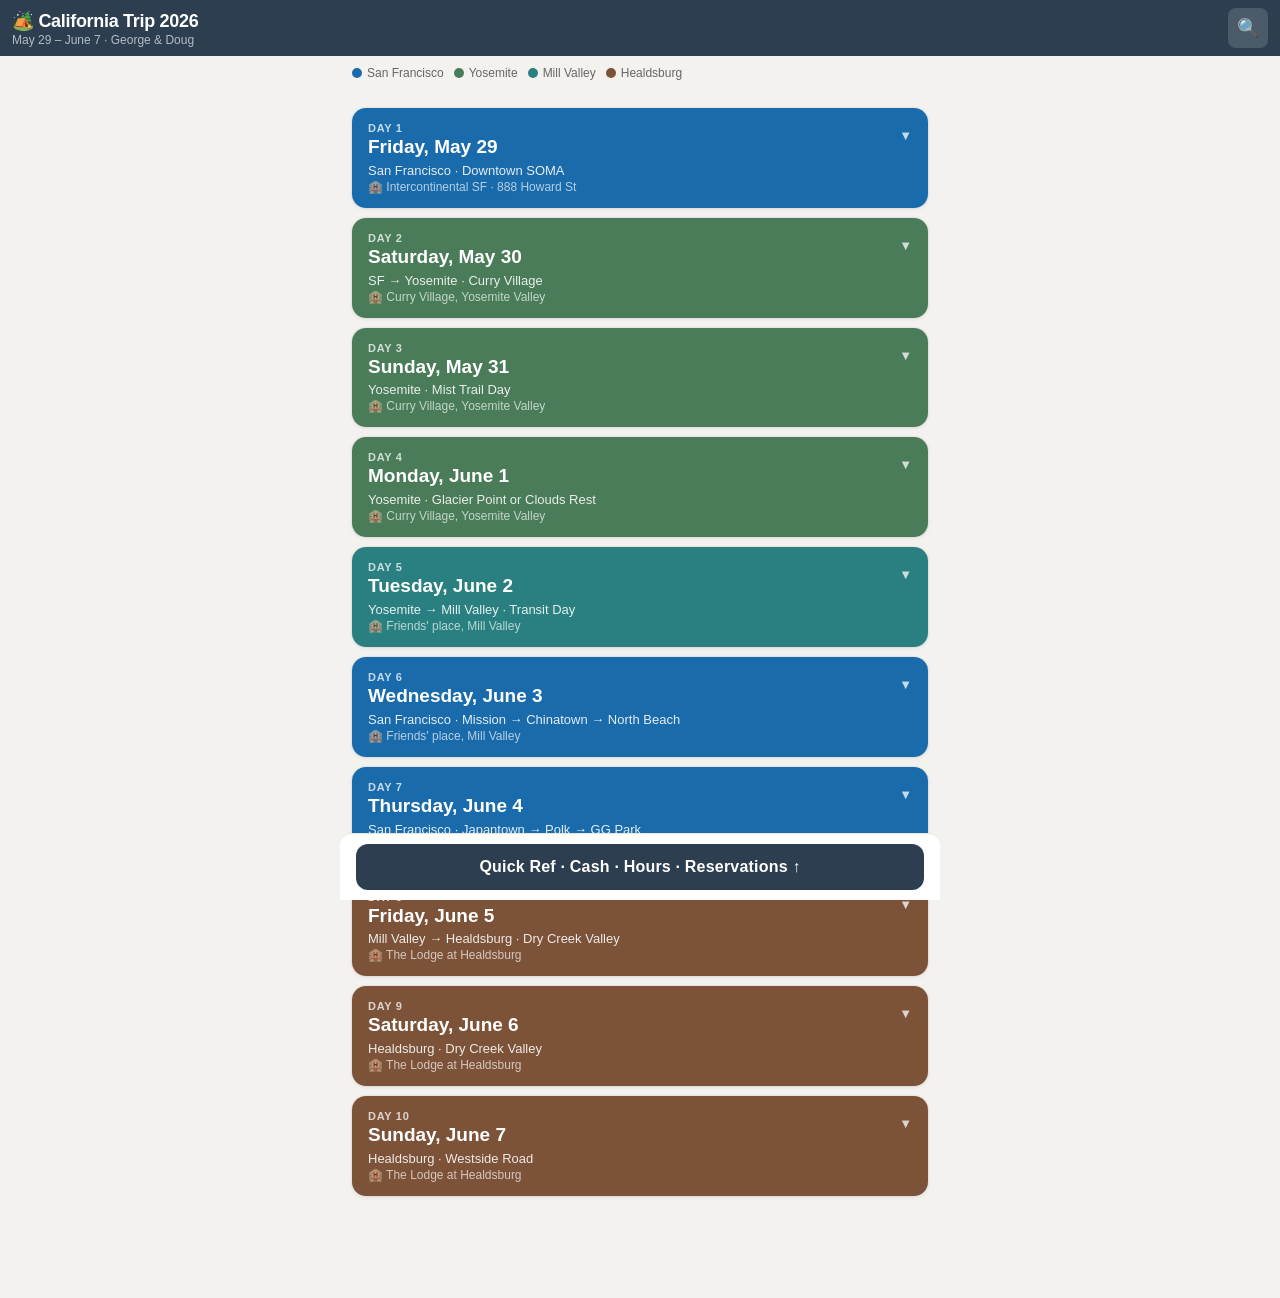
==== index.html @ 3591504f "Add flight details to arrival and departure days - Day 1: Update Arrival with UA 1960 EWR→SFO (7:00 " ====
<!DOCTYPE html>
<html lang="en">
<head>
  <meta charset="UTF-8" />
  <meta name="viewport" content="width=device-width, initial-scale=1, viewport-fit=cover" />
  <meta name="theme-color" content="#2c3e50" />
  <meta name="apple-mobile-web-app-capable" content="yes" />
  <meta name="apple-mobile-web-app-status-bar-style" content="black-translucent" />
  <meta name="apple-mobile-web-app-title" content="CA Trip" />
  <link rel="manifest" href="manifest.json" />
  <link rel="apple-touch-icon" href="icon-192.svg" />
  <title>CA Trip 2026</title>
  <style>
    *, *::before, *::after { box-sizing: border-box; margin: 0; padding: 0; }

    :root {
      --bg: #f4f2ee;
      --card: #fff;
      --text: #1a1a1a;
      --muted: #666;
      --border: #e8e5df;
      --header-h: 56px;
    }

    html { font-size: 16px; }

    body {
      font-family: -apple-system, BlinkMacSystemFont, 'Segoe UI', Roboto, sans-serif;
      background: var(--bg);
      color: var(--text);
      min-height: 100vh;
      padding-bottom: calc(76px + env(safe-area-inset-bottom));
    }

    /* ── HEADER ── */
    #app-header {
      position: sticky;
      top: 0;
      z-index: 40;
      background: #2c3e50;
      color: #fff;
      padding-top: env(safe-area-inset-top);
    }

    .header-row {
      display: flex;
      align-items: center;
      justify-content: space-between;
      padding: 0 12px;
      height: var(--header-h);
    }

    .app-title {
      font-size: 18px;
      font-weight: 700;
      letter-spacing: -0.3px;
    }

    .app-dates {
      font-size: 12px;
      opacity: 0.65;
      font-weight: 400;
      margin-top: 1px;
    }

    .header-btn {
      width: 40px;
      height: 40px;
      border: none;
      background: rgba(255,255,255,0.15);
      color: #fff;
      border-radius: 8px;
      font-size: 18px;
      cursor: pointer;
      display: flex;
      align-items: center;
      justify-content: center;
      flex-shrink: 0;
    }

    .header-btn:active { background: rgba(255,255,255,0.28); }

    /* ── SEARCH ── */
    #search-bar {
      background: #243342;
      padding: 8px 12px;
      display: flex;
      gap: 8px;
      align-items: center;
    }

    #search-bar.hidden { display: none; }

    #search-input {
      flex: 1;
      background: #fff;
      border: none;
      border-radius: 8px;
      padding: 10px 14px;
      font-size: 16px;
      outline: none;
      color: var(--text);
    }

    #search-input::placeholder { color: #999; }

    #search-close-btn {
      background: rgba(255,255,255,0.15);
      border: none;
      color: #fff;
      border-radius: 8px;
      width: 36px;
      height: 36px;
      font-size: 16px;
      cursor: pointer;
      flex-shrink: 0;
    }

    #search-history {
      background: #2c3e50;
      padding: 6px 12px 10px;
      display: flex;
      flex-wrap: wrap;
      gap: 6px;
    }

    #search-history.hidden { display: none; }

    .history-chip {
      background: rgba(255,255,255,0.15);
      border: none;
      color: #fff;
      border-radius: 14px;
      padding: 5px 13px;
      font-size: 13px;
      cursor: pointer;
    }

    .history-chip:active { background: rgba(255,255,255,0.28); }

    /* ── SEARCH RESULTS ── */
    #search-results {
      background: var(--card);
      min-height: 60px;
    }

    #search-results.hidden { display: none; }

    .search-empty {
      padding: 40px 20px;
      text-align: center;
      color: var(--muted);
      font-size: 15px;
    }

    .search-result {
      padding: 14px 16px;
      border-bottom: 1px solid var(--border);
      cursor: pointer;
      -webkit-tap-highlight-color: transparent;
    }

    .search-result:active { background: #f5f5f2; }

    .result-tag {
      font-size: 11px;
      text-transform: uppercase;
      letter-spacing: 0.5px;
      color: #aaa;
      margin-bottom: 3px;
    }

    .result-main {
      font-size: 15px;
      font-weight: 600;
      color: var(--text);
      line-height: 1.3;
    }

    .result-sub {
      font-size: 13px;
      color: var(--muted);
      margin-top: 3px;
      line-height: 1.4;
    }

    mark {
      background: rgba(255, 210, 0, 0.45);
      color: inherit;
      border-radius: 2px;
      padding: 0 1px;
    }

    /* ── MAIN ── */
    #main-content { padding: 8px 0 16px; }

    /* ── DAY CARD ── */
    .day-card {
      margin: 8px 12px;
      border-radius: 14px;
      overflow: hidden;
      background: var(--card);
      box-shadow: 0 1px 4px rgba(0,0,0,0.08), 0 0 0 1px rgba(0,0,0,0.04);
    }

    .day-header {
      padding: 14px 16px;
      cursor: pointer;
      -webkit-tap-highlight-color: transparent;
      display: flex;
      align-items: flex-start;
      justify-content: space-between;
      gap: 12px;
      user-select: none;
    }

    .sf       .day-header { background: #1a6bac; }
    .yosemite .day-header { background: #4a7c59; }
    .marin    .day-header { background: #2a8080; }
    .healdsburg .day-header { background: #7c5339; }

    .day-header:active { filter: brightness(0.92); }

    .day-header-text { color: #fff; flex: 1; min-width: 0; }

    .day-label {
      font-size: 11px;
      font-weight: 700;
      text-transform: uppercase;
      letter-spacing: 0.7px;
      opacity: 0.75;
      margin-bottom: 2px;
    }

    .day-date {
      font-size: 19px;
      font-weight: 700;
      line-height: 1.2;
    }

    .day-loc {
      font-size: 13px;
      opacity: 0.88;
      margin-top: 4px;
    }

    .day-stay {
      font-size: 12px;
      opacity: 0.68;
      margin-top: 2px;
    }

    .chevron {
      color: rgba(255,255,255,0.75);
      font-size: 13px;
      flex-shrink: 0;
      margin-top: 6px;
      transition: transform 0.15s;
    }

    .day-card.open .chevron { transform: rotate(180deg); }

    /* ── SECTIONS ── */
    .sections { display: none; padding: 6px 10px 10px; }
    .day-card.open .sections { display: block; }

    .section {
      border: 1px solid var(--border);
      border-radius: 10px;
      margin: 6px 0;
      overflow: hidden;
      background: var(--card);
    }

    .section-header {
      display: flex;
      align-items: center;
      padding: 11px 13px;
      cursor: pointer;
      -webkit-tap-highlight-color: transparent;
      gap: 9px;
      background: #fafaf8;
      user-select: none;
    }

    .section-header:active { background: #f0ede8; }

    .section-icon { font-size: 18px; flex-shrink: 0; width: 24px; text-align: center; }

    .section-label-text {
      font-size: 15px;
      font-weight: 600;
      color: var(--text);
      flex: 1;
    }

    .section-badges { display: flex; gap: 4px; }

    .badge {
      font-size: 13px;
      line-height: 1;
      padding: 2px 1px;
    }

    .section-chev {
      font-size: 11px;
      color: #bbb;
      flex-shrink: 0;
      transition: transform 0.15s;
    }

    .section.open .section-chev { transform: rotate(180deg); }

    /* ── SECTION BODY ── */
    .section-body {
      display: none;
      padding: 12px 14px 14px;
      border-top: 1px solid var(--border);
    }

    .section.open .section-body { display: block; }

    .section-content {
      font-size: 14px;
      line-height: 1.65;
      color: #2a2a2a;
      white-space: pre-line;
    }

    .section-address {
      display: flex;
      align-items: flex-start;
      gap: 6px;
      margin-top: 10px;
      padding: 8px 10px;
      background: #f5f3ef;
      border-radius: 8px;
      font-size: 13px;
      color: #555;
      line-height: 1.4;
    }

    .section-notes { margin-top: 10px; display: flex; flex-direction: column; gap: 6px; }

    .note {
      display: flex;
      align-items: flex-start;
      gap: 8px;
      padding: 8px 10px;
      border-radius: 8px;
      font-size: 13px;
      line-height: 1.5;
    }

    .note-cash { background: #fef9e7; border: 1px solid #f0d060; color: #7a5800; }
    .note-warn { background: #fff3e0; border: 1px solid #ffcc80; color: #7a4400; }
    .note-res  { background: #e8f4fb; border: 1px solid #90caf9; color: #1a4e80; }
    .note-info { background: #f4f4f2; border: 1px solid #ddd;    color: #555; }

    .note-icon { flex-shrink: 0; }
    .note-text { flex: 1; }

    /* ── BOTTOM BAR ── */
    #bottom-bar {
      position: fixed;
      bottom: 0;
      left: 0;
      right: 0;
      padding: 10px 16px;
      padding-bottom: calc(10px + env(safe-area-inset-bottom));
      background: var(--card);
      border-top: 1px solid var(--border);
      z-index: 40;
    }

    #quick-ref-btn {
      width: 100%;
      padding: 14px;
      background: #2c3e50;
      color: #fff;
      border: none;
      border-radius: 12px;
      font-size: 16px;
      font-weight: 600;
      cursor: pointer;
      letter-spacing: 0.2px;
    }

    #quick-ref-btn:active { background: #243342; }

    /* ── QUICK REF SHEET ── */
    #sheet-backdrop {
      position: fixed;
      inset: 0;
      background: rgba(0,0,0,0.45);
      z-index: 50;
      opacity: 0;
      transition: opacity 0.2s;
      display: none;
    }

    #sheet-backdrop.vis { opacity: 1; }

    #quick-ref-sheet {
      position: fixed;
      bottom: 0;
      left: 0;
      right: 0;
      background: var(--card);
      border-radius: 18px 18px 0 0;
      z-index: 51;
      display: none;
      flex-direction: column;
      max-height: 82vh;
      transform: translateY(100%);
      transition: transform 0.25s ease-out;
      box-shadow: 0 -4px 24px rgba(0,0,0,0.18);
    }

    #quick-ref-sheet.vis { transform: translateY(0); display: flex; }

    .sheet-handle {
      width: 38px;
      height: 4px;
      background: #ccc;
      border-radius: 2px;
      margin: 12px auto 2px;
      flex-shrink: 0;
    }

    .sheet-title-row {
      display: flex;
      align-items: center;
      justify-content: space-between;
      padding: 6px 16px 12px;
      flex-shrink: 0;
    }

    .sheet-title { font-size: 17px; font-weight: 700; }

    .sheet-close-btn {
      width: 30px;
      height: 30px;
      border: none;
      background: #eeece8;
      border-radius: 50%;
      font-size: 15px;
      color: #555;
      cursor: pointer;
      display: flex;
      align-items: center;
      justify-content: center;
    }

    .sheet-tabs {
      display: flex;
      border-bottom: 1px solid var(--border);
      overflow-x: auto;
      -webkit-overflow-scrolling: touch;
      scrollbar-width: none;
      flex-shrink: 0;
    }

    .sheet-tabs::-webkit-scrollbar { display: none; }

    .sheet-tab {
      flex-shrink: 0;
      padding: 11px 15px;
      border: none;
      background: none;
      font-size: 14px;
      font-weight: 500;
      cursor: pointer;
      color: #888;
      border-bottom: 2px solid transparent;
      white-space: nowrap;
    }

    .sheet-tab.active {
      color: #2c3e50;
      border-bottom-color: #2c3e50;
      font-weight: 700;
    }

    #sheet-content {
      overflow-y: auto;
      -webkit-overflow-scrolling: touch;
      flex: 1;
      padding: 4px 16px calc(20px + env(safe-area-inset-bottom));
    }

    .ref-item {
      padding: 13px 0;
      border-bottom: 1px solid var(--border);
    }

    .ref-item:last-child { border-bottom: none; }

    .ref-name {
      font-size: 15px;
      font-weight: 600;
      color: var(--text);
      margin-bottom: 3px;
    }

    .ref-detail {
      font-size: 14px;
      color: var(--muted);
      line-height: 1.5;
    }

    /* ── LEGEND ── */
    .legend {
      display: flex;
      gap: 10px;
      flex-wrap: wrap;
      padding: 10px 12px;
      margin: 0 12px 0;
    }

    .legend-item {
      display: flex;
      align-items: center;
      gap: 5px;
      font-size: 12px;
      color: var(--muted);
    }

    .legend-dot {
      width: 10px;
      height: 10px;
      border-radius: 50%;
      flex-shrink: 0;
    }

    /* ── DEEP DIVE SHEET ── */
    #deep-dive-sheet {
      position: fixed;
      bottom: 0; left: 0; right: 0;
      background: var(--card);
      border-radius: 18px 18px 0 0;
      z-index: 51;
      display: none;
      flex-direction: column;
      max-height: 90vh;
      transform: translateY(100%);
      transition: transform 0.25s ease-out;
      box-shadow: 0 -4px 24px rgba(0,0,0,0.18);
    }

    #deep-dive-sheet.vis { transform: translateY(0); display: flex; }

    .dd-header {
      display: flex;
      align-items: flex-start;
      justify-content: space-between;
      padding: 6px 16px 10px;
      flex-shrink: 0;
      gap: 12px;
      border-bottom: 1px solid var(--border);
    }

    .dd-day-badge {
      font-size: 11px;
      font-weight: 700;
      text-transform: uppercase;
      letter-spacing: 0.5px;
      color: var(--muted);
      margin-bottom: 2px;
    }

    .dd-title { font-size: 16px; font-weight: 700; color: var(--text); line-height: 1.3; }
    .dd-subtitle { font-size: 13px; color: var(--muted); margin-top: 2px; }

    #dd-content {
      overflow-y: auto;
      -webkit-overflow-scrolling: touch;
      flex: 1;
      padding-bottom: calc(24px + env(safe-area-inset-bottom));
    }

    .dd-timeline { padding: 12px 16px 14px; border-bottom: 1px solid var(--border); }

    .dd-group-label {
      font-size: 11px;
      font-weight: 700;
      text-transform: uppercase;
      letter-spacing: 0.5px;
      color: var(--muted);
      padding: 14px 16px 2px;
    }

    .timeline-row {
      display: flex;
      gap: 10px;
      padding: 7px 0;
      border-bottom: 1px solid #f0ede8;
      align-items: baseline;
    }

    .timeline-row:last-child { border-bottom: none; }

    .timeline-time {
      font-size: 12px;
      color: var(--muted);
      flex-shrink: 0;
      width: 104px;
      font-variant-numeric: tabular-nums;
    }

    .timeline-info { flex: 1; }
    .timeline-activity { font-size: 14px; font-weight: 600; color: var(--text); }
    .timeline-note { font-size: 12px; color: var(--muted); margin-top: 1px; }

    .dd-section { border-top: 1px solid var(--border); }

    .dd-section-header {
      display: flex;
      align-items: center;
      padding: 12px 16px;
      cursor: pointer;
      -webkit-tap-highlight-color: transparent;
      gap: 10px;
      user-select: none;
    }

    .dd-section-header:active { background: #f5f3ef; }
    .dd-section-icon { font-size: 18px; flex-shrink: 0; width: 24px; text-align: center; }

    .dd-section-label-wrap { flex: 1; }
    .dd-section-label { font-size: 15px; font-weight: 600; color: var(--text); }
    .dd-section-meta { font-size: 12px; color: var(--muted); margin-top: 1px; }

    .dd-chev { font-size: 11px; color: #bbb; flex-shrink: 0; transition: transform 0.15s; }
    .dd-section.open .dd-chev { transform: rotate(180deg); }

    .dd-section-body { display: none; padding: 2px 16px 14px; }
    .dd-section.open .dd-section-body { display: block; }

    .dd-content-text {
      font-size: 14px;
      line-height: 1.65;
      color: #2a2a2a;
      white-space: pre-line;
    }

    .dd-address {
      display: flex;
      gap: 6px;
      margin: 8px 0;
      padding: 8px 10px;
      background: #f5f3ef;
      border-radius: 8px;
      font-size: 13px;
      color: #555;
    }

    .dd-tips { margin-top: 10px; display: flex; flex-direction: column; gap: 3px; }

    .dd-tip {
      display: flex;
      align-items: flex-start;
      gap: 8px;
      font-size: 13px;
      color: #444;
      line-height: 1.5;
      padding: 3px 0;
    }

    .dd-tip-dot {
      width: 5px; height: 5px;
      border-radius: 50%;
      background: #bbb;
      flex-shrink: 0;
      margin-top: 7px;
    }

    /* Checklist */
    .dd-checklist { padding: 6px 16px 8px; }

    .checklist-item {
      display: flex;
      align-items: flex-start;
      gap: 10px;
      padding: 9px 0;
      border-bottom: 1px solid #f0ede8;
      cursor: pointer;
      -webkit-tap-highlight-color: transparent;
    }

    .checklist-item:last-child { border-bottom: none; }

    .checklist-cb {
      width: 20px; height: 20px;
      border: 2px solid #ccc;
      border-radius: 5px;
      flex-shrink: 0;
      margin-top: 1px;
      display: flex;
      align-items: center;
      justify-content: center;
      font-size: 12px;
      transition: background 0.1s, border-color 0.1s;
    }

    .checklist-item.checked .checklist-cb { background: #4a7c59; border-color: #4a7c59; color: #fff; }
    .checklist-text { font-size: 14px; color: var(--text); line-height: 1.5; flex: 1; }
    .checklist-item.checked .checklist-text { color: #aaa; text-decoration: line-through; }

    /* Deep dive button on day card */
    .deep-dive-btn-wrap { padding: 4px 4px 8px; }

    .deep-dive-btn {
      width: 100%;
      padding: 11px 14px;
      background: #f0ede8;
      border: 1px solid var(--border);
      border-radius: 10px;
      font-size: 14px;
      font-weight: 600;
      color: #2c3e50;
      cursor: pointer;
      text-align: left;
      display: flex;
      align-items: center;
      gap: 8px;
    }

    .deep-dive-btn:active { background: #e5e1da; }
    .deep-dive-btn-arrow { margin-left: auto; color: #aaa; }

    /* ── RESPONSIVE ── */
    @media (min-width: 600px) {
      #main-content, .legend { max-width: 600px; margin-left: auto; margin-right: auto; }
      .day-card { margin: 10px auto; max-width: 576px; }
      #bottom-bar { max-width: 600px; left: 50%; transform: translateX(-50%); border-radius: 12px 12px 0 0; }
      #quick-ref-sheet { max-width: 600px; left: 50%; transform: translateX(-50%) translateY(100%); border-radius: 18px 18px 0 0; }
      #quick-ref-sheet.vis { transform: translateX(-50%) translateY(0); }
      #deep-dive-sheet { max-width: 600px; left: 50%; transform: translateX(-50%) translateY(100%); border-radius: 18px 18px 0 0; }
      #deep-dive-sheet.vis { transform: translateX(-50%) translateY(0); }
    }
  </style>
</head>
<body>

<!-- ── HEADER ── -->
<header id="app-header">
  <div class="header-row">
    <div>
      <div class="app-title">🏕️ California Trip 2026</div>
      <div class="app-dates">May 29 – June 7 · George &amp; Doug</div>
    </div>
    <button class="header-btn" id="search-toggle" aria-label="Search">🔍</button>
  </div>
  <div id="search-bar" class="hidden">
    <input type="search" id="search-input" placeholder="Search places, times, addresses…" autocomplete="off" />
    <button id="search-close-btn">✕</button>
  </div>
  <div id="search-history" class="hidden"></div>
</header>

<!-- ── SEARCH RESULTS ── -->
<div id="search-results" class="hidden"></div>

<!-- ── LEGEND ── -->
<div class="legend" id="legend">
  <div class="legend-item"><div class="legend-dot" style="background:#1a6bac"></div> San Francisco</div>
  <div class="legend-item"><div class="legend-dot" style="background:#4a7c59"></div> Yosemite</div>
  <div class="legend-item"><div class="legend-dot" style="background:#2a8080"></div> Mill Valley</div>
  <div class="legend-item"><div class="legend-dot" style="background:#7c5339"></div> Healdsburg</div>
</div>

<!-- ── MAIN ── -->
<main id="main-content"></main>

<!-- ── BOTTOM BAR ── -->
<div id="bottom-bar">
  <button id="quick-ref-btn">Quick Ref · Cash · Hours · Reservations ↑</button>
</div>

<!-- ── QUICK REF SHEET ── -->
<div id="sheet-backdrop"></div>
<div id="quick-ref-sheet">
  <div class="sheet-handle"></div>
  <div class="sheet-title-row">
    <span class="sheet-title">Quick Reference</span>
    <button class="sheet-close-btn" id="sheet-close-btn">✕</button>
  </div>
  <div class="sheet-tabs">
    <button class="sheet-tab active" data-tab="cashOnly">💵 Cash Only</button>
    <button class="sheet-tab" data-tab="hours">⏰ Hours</button>
    <button class="sheet-tab" data-tab="reservations">📋 Reservations</button>
    <button class="sheet-tab" data-tab="transit">🚗 Transit</button>
  </div>
  <div id="sheet-content"></div>
</div>

<!-- ── DEEP DIVE SHEET ── -->
<div id="deep-dive-sheet">
  <div class="sheet-handle"></div>
  <div class="dd-header">
    <div>
      <div class="dd-day-badge" id="dd-day-badge"></div>
      <div class="dd-title" id="dd-title"></div>
      <div class="dd-subtitle" id="dd-subtitle"></div>
    </div>
    <button class="sheet-close-btn" id="deep-dive-close-btn">✕</button>
  </div>
  <div id="dd-content"></div>
</div>

<script>
// ─── DATA ────────────────────────────────────────────────────────────────────

const DAYS = [
  {
    id: 1,
    date: 'Friday, May 29',
    location: 'San Francisco',
    sublocation: 'Downtown SOMA',
    theme: 'sf',
    stay: 'Intercontinental SF · 888 Howard St',
    sections: [
      {
        label: 'Arrival',
        icon: '✈️',
        content: 'EWR → SFO · Departs 7:00 AM, Arrives 9:59 AM\n\nDrive to Intercontinental, check in, get settled.',
        address: 'SFO · San Francisco International Airport',
        notes: [
          { type: 'info', text: '~30 min drive from SFO to Intercontinental SF' }
        ]
      },
      {
        label: 'Lunch',
        icon: '🍴',
        content: 'Ferry Building Marketplace — artisan food vendors, local produce, great for grazing. Walkable from hotel across the Embarcadero.',
        address: '1 Ferry Building, San Francisco',
        notes: [
          { type: 'info', text: '~15 min walk from Intercontinental via Embarcadero' }
        ]
      },
      {
        label: 'Afternoon',
        icon: '🏛️',
        content: 'SOMA exploration: SFMOMA, nearby galleries, neighborhood walk.',
        address: 'SFMOMA · 151 3rd St, San Francisco',
        notes: [
          { type: 'info', text: 'SFMOMA hours: 10am–5pm daily (Thu until 9pm)' }
        ]
      },
      {
        label: 'Dinner',
        icon: '🍽️',
        content: 'Anchovy Bar — seafood-focused, wine-driven spot in the Mission District.',
        address: '579 Valencia St, San Francisco',
        notes: []
      },
      {
        label: 'Evening',
        icon: '🌙',
        content: 'Return to Intercontinental. Rest up — early Yosemite departure tomorrow.',
        notes: []
      }
    ]
  },
  {
    id: 2,
    date: 'Saturday, May 30',
    location: 'SF → Yosemite',
    sublocation: 'Curry Village',
    theme: 'yosemite',
    stay: 'Curry Village, Yosemite Valley',
    sections: [
      {
        label: 'Morning',
        icon: '☕',
        content: 'Meet friends in SF, final coffee, depart for Yosemite via Hwy 120 through Groveland.',
        notes: [
          { type: 'info', text: 'Hwy 120 entrance via Groveland · ~4–5 hrs from SF' },
          { type: 'warning', text: 'Digital entrance pass required — have confirmation from recreation.gov' }
        ]
      },
      {
        label: 'Lunch',
        icon: '🍴',
        content: 'Iron Door Saloon — historic gold-rush era bar and grill in Groveland. Good stopping point midway to Yosemite.',
        address: '18761 Main St, Groveland, CA',
        notes: [
          { type: 'info', text: 'Roughly halfway to Yosemite — good timing stop' }
        ]
      },
      {
        label: 'Afternoon',
        icon: '🌲',
        content: 'Arrive Curry Village. Check in, get oriented. Valley Floor Loop — easy stroll with views of Half Dome and El Capitan.',
        address: 'Curry Village (Half Dome Village), Yosemite Valley',
        notes: [
          { type: 'info', text: 'Valley Floor Loop: ~13 mi full loop; any section makes for a great stroll' }
        ]
      },
      {
        label: 'Dinner',
        icon: '🍽️',
        content: 'Curry Village Pizza Deck or Bar 1899 — casual options right at base camp.',
        address: 'Curry Village, Yosemite Valley',
        notes: [
          { type: 'info', text: 'Pizza Deck is outdoor seating · Bar 1899 has a full bar — both at Curry Village' }
        ]
      },
      {
        label: 'Evening',
        icon: '🌙',
        content: 'Settle in, early rest — big hike day tomorrow.',
        notes: []
      }
    ],
    deepDive: {
      title: 'Yosemite Hiking Guide',
      subtitle: 'Days 2–5 · All hikes, entry, logistics & packing list',
      timeline: [
        { time: 'Day 2 · Arrival',    activity: 'Valley Floor Loop or Vernal Fall Footbridge', note: 'Easy — 1–2 hrs after the drive' },
        { time: 'Day 3 · Full day',   activity: 'Mist Trail: Vernal + Nevada Falls',           note: '6.4 mi · 2,000 ft · start by 7:30am' },
        { time: 'Day 4 · Half/full',  activity: 'Glacier Point + Sentinel Dome, or Clouds Rest', note: 'Drive required' },
        { time: 'Day 5 · Morning',    activity: 'Lower Yosemite Falls + checkout',             note: '45–60 min · on road by 11am' },
      ],
      stops: [
        {
          icon: '🎫',
          label: 'Entry Notes — Read First',
          meta: 'No timed-entry required for 2026',
          address: 'Yosemite National Park · Hwy 120 via Groveland',
          content: 'No timed-entry reservations required for 2026 — NPS eliminated the system.\n\nEntrance queues: Expect 60–90 min waits between 8am–5pm in peak season. Avoid by:\n• Buying a digital day pass at recreation.gov (use the pre-paid lane)\n• Arriving before 8am or after 5pm\n\nGlacier Point Road: Open for the 2026 season.\n\nMist Trail note: The JMT "Ice Cut" between Clark Point and Panorama Trail Junction is closed through late June for repairs. The Mist Trail to Nevada Fall remains fully open — this only affects the JMT-Panorama loop variant, not your route.',
          tips: [
            'Digital pass at recreation.gov → skip the toll booth queue entirely',
            'America the Beautiful pass covers entry if you have one',
            'Tioga Road (for Clouds Rest): confirm open before planning — typically opens mid-May',
          ],
          notes: [
            { type: 'reservation', text: 'Buy digital entrance pass at recreation.gov to skip entry queues' },
          ],
        },
        {
          icon: '🚌',
          label: 'Valley Shuttle — Park Your Car',
          meta: 'Free · covers all Valley trailheads',
          content: 'Staying at Curry Village means your car is largely irrelevant for Valley hikes. The free Valley Shuttle covers everything:\n\n• Stop #16 — Happy Isles (Mist Trail trailhead)\n• Stop #6 — Lower Yosemite Falls trailhead\n• Stop #17 — Mirror Lake / Valley east\n• Stop #5 — Yosemite Village / Visitor Center\n\nDrive only for Glacier Point Road and Clouds Rest (Tioga Road).',
          tips: [
            'Shuttle runs frequently — expanded summer hours',
            'Curry Village to Happy Isles (Mist Trail): ~5 min ride',
            'Valley parking fills completely by 9am — let the shuttle handle it',
          ],
          notes: [],
        },
        {
          icon: '🥾',
          label: 'Mist Trail — Vernal & Nevada Falls',
          meta: 'Day 3 · Strenuous · 6.4 mi · 2,000 ft · 5–6 hrs',
          address: 'Happy Isles Trailhead · Shuttle stop #16',
          content: 'The single best day hike in Yosemite Valley. Ascend via the Mist Trail (steep granite staircase through Vernal Fall spray), reach Nevada Fall, descend via JMT switchbacks. Late May/early June is prime: falls at full force, wildflowers, manageable temperatures.\n\nRoute options:\n• A: Vernal Fall Footbridge only — 1.6 mi RT, 1–1.5 hrs (arrival day or rest day)\n• B: Top of Vernal Fall — 2.4 mi RT, ~3 hrs, strenuous\n• C (recommended): Full loop Mist Trail up, JMT down — 6.4 mi, 5–6 hrs\n\nFar fewer people past Vernal Fall. Nevada Fall viewpoint is spectacular and much less crowded.',
          tips: [
            'Start by 7:30am — lower trail crowds by 9am, thins significantly above Vernal Fall',
            'Expect to get soaked on the staircase — wear rain jacket, pack phone in ziplock bag',
            'Wet granite steps are genuinely slippery — use handrails, take your time',
            'Carry 2L+ water; refill at Emerald Pool or Nevada Fall area (filter required)',
            'Nevada Fall top: stay behind railings — drop is unguarded in places',
          ],
          notes: [
            { type: 'warning', text: 'JMT "Ice Cut" closure does NOT affect the standard Mist Trail loop — your route is fully open' },
          ],
        },
        {
          icon: '⛰️',
          label: 'Glacier Point',
          meta: 'Day 4 option · Easy · 0.6 mi viewpoint · 1 hr drive each way',
          address: 'Glacier Point Road (16 mi from Hwy 41 junction)',
          content: '3,200-foot sheer drop to Yosemite Valley with Half Dome directly across. Not a hike — one of the world\'s great viewpoints. Best 3–5pm for warm afternoon light on Half Dome.\n\nAdd-ons from Glacier Point Road:\n• Sentinel Dome (2 mi before GP): 2.2 mi RT, 400 ft, 1.5–2 hrs — 360° summit view, arguably better than Glacier Point\n• Taft Point (same trailhead): 2.2 mi RT, dramatic overhanging ledge, vertiginous\n\nBest combo: Hike Sentinel Dome → drive to Glacier Point viewpoint for sunset.',
          tips: [
            'Depart Curry Village by 2pm for golden afternoon light',
            'Parking fills mid-morning on weekends — arrive before 9am or go in the afternoon',
          ],
          notes: [],
        },
        {
          icon: '🏔️',
          label: 'Clouds Rest',
          meta: 'Day 4 alternative · Strenuous · 12.5 mi · 2,300 ft · 6–8 hrs',
          address: 'Sunrise Lakes Trailhead · Tioga Road (Hwy 120) · ~1 hr drive',
          content: 'Granite spine 1,000 ft above Half Dome — no permit lottery, no cables, no crowds. Panoramic views from 9,926 ft. The ambitious alternative to Glacier Point.\n\nFinal 0.5 miles: narrow exposed ridge with steep drop-offs on both sides. Not technical but confidence-inducing. Views from just before the ridge are still excellent if it feels too exposed.',
          tips: [
            'Start by 7am — thunderstorm risk builds in the afternoon on this exposed summit',
            'Aim to summit by 11am–noon; descend immediately if clouds build',
            'Carry 2.5–3L water from trailhead — no water at summit',
            'Microspikes may help if snow remains in late May on north-facing sections',
            'High elevation (~10,000 ft) — pace slower than valley elevation',
            'Confirm Tioga Road open: nps.gov/yose/planyourvisit/conditions.htm',
          ],
          notes: [
            { type: 'warning', text: 'Start by 7am. Descend immediately if clouds build — exposed summit in thunderstorms' },
            { type: 'warning', text: 'Confirm Tioga Road is open before planning this hike' },
          ],
        },
        {
          icon: '💧',
          label: 'Lower Yosemite Falls',
          meta: 'Day 5 morning · Easy · 1.2 mi · 45–60 min',
          address: 'Lower Yosemite Fall Trailhead · Shuttle stop #6',
          content: 'Easy flat loop to the base of the tallest waterfall in North America. Perfect for Day 5 before checkout. Late May–early June is the best time — falls at maximum flow from snowmelt.\n\nTake the Valley Shuttle from Curry Village to stop #6. Back at Curry Village by 9am easily.',
          tips: [
            'Start 7–8am on departure day — peaceful and uncrowded early',
            'Photo: bridge at base of Lower Falls framing the full drop, and looking up the full 2,425 ft',
          ],
          notes: [],
        },
        {
          icon: '🌿',
          label: 'Valley Floor Loop',
          meta: 'Day 2 arrival · Easy · 2–5 hrs · flat',
          content: 'Flat network of paths through meadows, river crossings, and iconic viewpoints. Many of Yosemite\'s best photo angles are along the valley floor at dawn and dusk.\n\nHighlights:\n• Sentinel Meadow — El Capitan and Cathedral Rocks\n• Valley View / El Capitan Meadow — the classic Yosemite photograph\n• Cook\'s Meadow — Half Dome and Yosemite Falls in one frame\n• Mirror Lake (shuttle #17) — Half Dome reflection on calm mornings',
          tips: [
            'Use the shuttle to position yourself at different points and walk sections',
            'Dawn and dusk: best light and most wildlife (deer, black bears active)',
          ],
          notes: [],
        },
      ],
      logistics: [
        {
          icon: '🌤️',
          label: 'Weather (Late May / Early June)',
          content: 'Valley daytime: 65–80°F. Mornings: 45–55°F — layers needed. Afternoons: thunderstorms can build at higher elevations (especially Clouds Rest — start early).\n\nWaterfalls at peak flow from snowmelt — Mist Trail at its most spectacular and most soaking.\n\nSnow possible above 8,000 ft on Tioga Road routes in late May.',
        },
        {
          icon: '🐻',
          label: 'Bear Safety',
          content: 'Black bears active in late spring:\n• Store ALL food in bear boxes at Curry Village (provided at tent cabins)\n• No food, trash, or scented items in your car — ever, even day bags\n• On trail: bear canister for long stops\n\nDeer common in meadows at dawn/dusk — keep distance.',
        },
        {
          icon: '💧',
          label: 'Water on Trail',
          content: 'Multiple sources on all Valley trails — always filter or treat (Giardia is present).\n\nStarting load: 2L per person minimum. 2.5–3L for Clouds Rest (no water at summit).\n\nRefill points: Merced River at Happy Isles, Emerald Pool (above Vernal Fall), Nevada Fall area.',
        },
        {
          icon: '👥',
          label: 'Crowd Strategy',
          content: 'Mist Trail lower section is the most crowded trail in the park. Start before 8am — crowds thin significantly above Vernal Fall at ~mile 1.5.\n\nYour window (Fri May 30 – Mon June 2) is mixed: weekend days are busier. Early starts solve most of it.',
        },
      ],
      checklists: [
        {
          id: 'yosemite-pack',
          label: '🎒 Packing List',
          items: [
            'Lightweight packable rain jacket — essential for Mist Trail',
            'Moisture-wicking base layer (not cotton)',
            'Light fleece or mid-layer for mornings and high elevation',
            'Hiking shoes with grip (wet granite on Mist Trail is slippery)',
            'Trekking poles — helpful on Mist Trail descent',
            'Sun hat and sunglasses',
            'Daypack (20–30L)',
            'Water filter or purification tablets',
            '2–3L water capacity (bottles or reservoir)',
            'Downloaded offline Yosemite map (AllTrails or Gaia GPS)',
            'Microspikes — if attempting Clouds Rest in late May',
            'Headlamp — for pre-dawn starts',
            'Sunscreen SPF 50+',
            'Bug repellent (late May meadows)',
            'Blister kit, ibuprofen, bandages',
            'Snacks and trail lunch (no food services on trail)',
            'Ziplock bag for phone — Mist Trail spray',
            'Digital entrance pass (recreation.gov)',
            'Bear box usage at Curry Village — mandatory',
            'NPS Yosemite app downloaded offline',
          ],
        },
      ],
    },
  },
  {
    id: 3,
    date: 'Sunday, May 31',
    location: 'Yosemite',
    sublocation: 'Mist Trail Day',
    theme: 'yosemite',
    stay: 'Curry Village, Yosemite Valley',
    sections: [
      {
        label: 'Breakfast',
        icon: '☕',
        content: 'Curry Village Market — grab supplies and pack a trail lunch for the hike.',
        address: 'Curry Village Market, Yosemite Valley',
        notes: [
          { type: 'info', text: 'Pack lunch, snacks, and plenty of water — long hike day ahead' }
        ]
      },
      {
        label: 'Morning',
        icon: '🥾',
        content: 'Mist Trail — Vernal Fall + Nevada Fall extension. One of Yosemite\'s iconic hikes. Expect to get soaked near the falls — bring a rain jacket or poncho.',
        address: 'Happy Isles Trailhead, Yosemite Valley',
        notes: [
          { type: 'warning', text: '6–9 miles total, moderate-to-strenuous. Bring rain jacket/poncho for the mist.' },
          { type: 'info', text: 'Vernal Fall: ~3 mi RT · Nevada Fall extension: ~7 mi RT' },
          { type: 'info', text: 'Start early to beat crowds and afternoon heat' }
        ]
      },
      {
        label: 'Lunch',
        icon: '🎒',
        content: 'Trail lunch at Nevada Fall viewpoint or Vernal Fall footbridge.',
        notes: []
      },
      {
        label: 'Afternoon',
        icon: '🌿',
        content: 'Return from hike, rest at Curry Village. Optional gentle Valley exploration.',
        notes: []
      },
      {
        label: 'Dinner',
        icon: '🍽️',
        content: 'Curry Village Pizza Deck or Bar 1899.',
        address: 'Curry Village, Yosemite Valley',
        notes: []
      },
      {
        label: 'Evening',
        icon: '🌙',
        content: 'Night walk in the Valley or rest. Watch for deer.',
        notes: []
      }
    ],
    deepDive: {
      title: 'Mist Trail Deep Dive',
      subtitle: 'Vernal & Nevada Falls Loop · 6.4 mi · 2,000 ft · 5–6 hrs',
      timeline: [
        { time: '7:30am',    activity: 'Depart Curry Village on shuttle',      note: 'Stop #16 · Happy Isles' },
        { time: '7:45am',    activity: 'Start hiking from Happy Isles',        note: 'Beat the 9am crowd surge' },
        { time: '~9:00am',   activity: 'Top of Vernal Fall',                   note: '~1.5 mi · 1,000 ft gain' },
        { time: '~11:00am',  activity: 'Nevada Fall summit',                   note: '~3.2 mi · 2,000 ft total' },
        { time: '~11:30am',  activity: 'Lunch at Nevada Fall viewpoint',       note: 'Trail lunch with a view' },
        { time: '~1:30pm',   activity: 'Back at Happy Isles via JMT',          note: 'Gradual switchback descent' },
        { time: '~2:00pm',   activity: 'Shuttle back to Curry Village',        note: 'Rest of day free' },
      ],
      stops: [
        {
          icon: '🚌',
          label: 'Getting There',
          meta: 'Take the shuttle — do not drive',
          content: 'Valley parking fills completely by 9am. Take the free Valley Shuttle from Curry Village to Stop #16 (Happy Isles trailhead).\n\n~5 min ride. The shuttle drops you right at the start of the trail.',
          tips: [],
          notes: [],
        },
        {
          icon: '🌊',
          label: 'The Mist Trail Staircase',
          meta: 'Mile 0 to ~1.5 · 1,000 ft gain · where you get soaked',
          content: 'The famous granite staircase climbs directly through Vernal Fall mist. In late May, this is heavy spray — not drizzle. You will get soaked from the knees up.\n\nThe steps are wet, polished granite. They are genuinely slippery — use the handrails and take your time. Slipping accidents on this section happen every season.\n\nAbove the staircase: Emerald Pool — beautiful calm water above the fall. Excellent rest stop and refill point.',
          tips: [
            'Put rain jacket on before the staircase starts — faster than stopping mid-climb',
            'Pack phone in a ziplock bag before you leave Curry Village',
            'Trekking poles useful here for extra stability on descent and wet steps',
            'Crowds thin significantly past the top of Vernal Fall (~mile 1.5) — push through',
          ],
          notes: [
            { type: 'warning', text: 'Wet granite steps — use handrails, no rushing, watch footing' },
          ],
        },
        {
          icon: '🏔️',
          label: 'Nevada Fall',
          meta: 'Mile 3.2 · 2,000 ft total gain · the payoff',
          content: 'Nevada Fall viewpoint is one of the finest views in the park — Half Dome directly across, the Valley spread far below. This is where the crowds disappear entirely.\n\nTake your time here. Eat lunch. This is the point.',
          tips: [
            'Stay behind railings at the overlook — drop is unguarded in places',
            'Photo: Half Dome framed directly behind Nevada Fall from the overlook',
            'Photo: Liberty Cap and Nevada Fall together on the JMT descent',
          ],
          notes: [
            { type: 'warning', text: 'Nevada Fall top: stay behind railings — drop is unguarded in places' },
          ],
        },
        {
          icon: '🔽',
          label: 'JMT Descent',
          meta: 'Nevada Fall → Happy Isles · easier on knees than out-and-back',
          content: 'Descend via the John Muir Trail switchbacks — more gradual than the Mist Trail, much kinder on your knees. This is why the loop is better than out-and-back.\n\nThe JMT passes Clark Point, another excellent viewpoint en route down.\n\nNOTE: The JMT "Ice Cut" closure (Clark Point to Panorama Junction) does NOT affect this descent — your route to Happy Isles is fully open.',
          tips: [
            'Trekking poles help significantly on the descent if knees are feeling the climb',
            'Keep a steady pace — it\'s easy to go too fast on switchbacks and blow out your knees',
          ],
          notes: [],
        },
      ],
      logistics: [
        {
          icon: '🎒',
          label: 'What to Pack Today',
          content: '• Rain jacket — on before the Mist Trail staircase\n• Ziplock bag for phone\n• 2L+ water per person; refill at Emerald Pool or Nevada Fall (filter required)\n• Trail lunch\n• Trekking poles — optional but useful on the staircase and descent\n• Hiking shoes with grip — wet granite does not forgive trail runners',
        },
        {
          icon: '📸',
          label: 'Photo Spots',
          content: '1. Vernal Fall footbridge — classic framed view of the fall\n2. Top of Mist Trail staircase — looking back down the valley\n3. Emerald Pool above Vernal Fall — turquoise water, dramatic walls\n4. Nevada Fall overlook — Half Dome centered in background\n5. JMT descent — Liberty Cap and Nevada Fall together',
        },
        {
          icon: '💧',
          label: 'Water Sources',
          content: '• Merced River at Happy Isles trailhead\n• Vernal Fall footbridge area\n• Emerald Pool (above Vernal Fall) — filter required\n• Nevada Fall area — filter required\n\nCarry at least 2L from the start. Refill and filter at Emerald Pool if running low before Nevada Fall.',
        },
      ],
      checklists: [],
    },
  },
  {
    id: 4,
    date: 'Monday, June 1',
    location: 'Yosemite',
    sublocation: 'Glacier Point or Clouds Rest',
    theme: 'yosemite',
    stay: 'Curry Village, Yosemite Valley',
    sections: [
      {
        label: 'Breakfast',
        icon: '☕',
        content: 'Curry Village Meadow Grill — outdoor grill, good for a hearty morning meal.',
        address: 'Curry Village, Yosemite Valley',
        notes: []
      },
      {
        label: 'Morning',
        icon: '⛰️',
        content: 'Option A — Glacier Point overlook: drive up (~1 hr), stunning 360° views of Half Dome, the Valley, and the High Sierra. Easy walk at the top.\n\nOption B — Clouds Rest hike: strenuous ridge hike above Half Dome elevation with incredible panoramic views.',
        notes: [
          { type: 'info', text: 'Glacier Point: ~1 hr drive from Curry Village · Overlook at 7,214 ft' },
          { type: 'warning', text: 'Clouds Rest: ~14 mi RT, strenuous — best if legs recovered from Mist Trail' }
        ]
      },
      {
        label: 'Lunch',
        icon: '🍴',
        content: 'Degnan\'s Kitchen — deli-style sandwiches and quick bites in Yosemite Village.',
        address: 'Yosemite Village (near Visitor Center), Yosemite Valley',
        notes: []
      },
      {
        label: 'Afternoon',
        icon: '🌿',
        content: 'Explore the Valley at leisure — Yosemite Village, Mirror Lake trail, or rest.',
        notes: []
      },
      {
        label: 'Dinner',
        icon: '🍽️',
        content: 'Curry Village Pizza Deck or Bar 1899.',
        address: 'Curry Village, Yosemite Valley',
        notes: []
      },
      {
        label: 'Evening',
        icon: '🥂',
        content: 'Ahwahnee Bar — sundowners at the historic Ahwahnee Hotel. Open to the public; no hotel stay required. Worth dressing up slightly.',
        address: 'The Ahwahnee Hotel, Yosemite Valley',
        notes: [
          { type: 'cash', text: 'Ahwahnee Bar — verify cash-only before going' },
          { type: 'info', text: 'Open to public — no hotel stay required' }
        ]
      }
    ],
    deepDive: {
      title: 'Glacier Point & Clouds Rest',
      subtitle: 'Choose your Day 4 adventure',
      timeline: [
        { time: 'Option A',  activity: 'Glacier Point drive (depart 2pm)',         note: 'Half day · easy · stunning sunset views' },
        { time: 'Option A+', activity: 'Glacier Point + Sentinel Dome',            note: 'Full afternoon · moderate · better 360° views' },
        { time: 'Option B',  activity: 'Clouds Rest full day (depart 7am)',        note: 'Strenuous · 12.5 mi · above Half Dome' },
      ],
      stops: [
        {
          icon: '🌅',
          label: 'Glacier Point',
          meta: 'Easy · 0.6 mi viewpoint · depart by 2pm for sunset light',
          address: 'End of Glacier Point Road · ~1 hr drive from Curry Village',
          content: '3,200-foot sheer drop to Yosemite Valley with Half Dome directly across. Not a hike — one of the world\'s great viewpoints. Open for the 2026 season.\n\nBest visited 3–5pm for warm afternoon light on Half Dome. Sunset here is exceptional — plan to linger.',
          tips: [
            'Depart Curry Village by 2pm to catch golden afternoon light on Half Dome',
            'Parking fills by mid-morning on weekends — arriving in the afternoon is actually ideal',
            'Faces west into the Valley — sunset colors are extraordinary',
          ],
          notes: [],
        },
        {
          icon: '🗻',
          label: 'Sentinel Dome (add-on)',
          meta: 'Moderate · 2.2 mi RT · 400 ft · 1.5–2 hrs',
          address: 'Sentinel Dome Trailhead — 2 miles before Glacier Point on the road',
          content: '360-degree panoramic summit — El Capitan, Half Dome, the entire high Sierra. Arguably a better view than Glacier Point itself, with far fewer people.\n\nEasy to combine: hike Sentinel Dome first, then drive the remaining 2 miles to Glacier Point viewpoint. Best Day 4 pairing.',
          tips: [
            'Stop at the Sentinel Dome trailhead before reaching Glacier Point parking',
            'Taft Point shares this same trailhead: dramatic overhanging ledge, vertiginous — not for heights-averse',
            'Doing both Sentinel Dome + Taft Point is a solid 3–4 hr outing before the Glacier Point drive',
          ],
          notes: [],
        },
        {
          icon: '⛰️',
          label: 'Clouds Rest',
          meta: 'Strenuous · 12.5 mi · 2,300 ft · 6–8 hrs · depart 7am',
          address: 'Sunrise Lakes Trailhead · Tioga Road (Hwy 120) · ~1 hr drive',
          content: 'Granite spine 1,000 ft above Half Dome — no permit lottery, no cables, no crowds. Panoramic views from 9,926 ft. The most ambitious option — commit to a full day.\n\nFirst challenge: steep switchbacks ~1.5 miles in, gaining ~1,000 ft. Sustained but not technical.\n\nFinal 0.5 miles: narrow exposed granite ridge, steep drop-offs on both sides. Not technical — but bold. Views from just before the ridge are still excellent if it feels too exposed.\n\nHigh elevation (~10,000 ft) means thinner air — budget extra time.',
          tips: [
            'Start by 7am — thunderstorms build fast on this exposed summit in the afternoon',
            'Aim to be at summit by 11am–noon; descend immediately if clouds build',
            'Carry 2.5–3L water from trailhead — no water sources at summit',
            'Microspikes may help on north-facing snow patches in late May',
            '~1 hr drive from Curry Village via Big Oak Flat Road → Tioga Road',
            'Confirm Tioga Road is open: nps.gov/yose/planyourvisit/conditions.htm',
          ],
          notes: [
            { type: 'warning', text: 'Start by 7am. Descend immediately if clouds build — no shelter on the exposed summit ridge' },
            { type: 'warning', text: 'Confirm Tioga Road is open before planning this hike' },
          ],
        },
      ],
      logistics: [
        {
          icon: '🤔',
          label: 'Glacier Point vs. Clouds Rest',
          content: 'Glacier Point: 30 min from the car, iconic Half Dome view in comfort. Perfect if yesterday\'s Mist Trail left you tired or if you want a relaxed afternoon.\n\nClouds Rest: 6–8 hour full-day commitment, physically higher than Half Dome, more dramatic and earned. Best if you recovered well and want one more big day in the mountains.\n\nBoth are worth doing — on different days if schedule allows.',
        },
        {
          icon: '🚗',
          label: 'Getting There',
          content: 'Glacier Point: Drive from Curry Village — Hwy 41 south, then Glacier Point Road (16 miles). ~1 hr. No shuttle service to Glacier Point.\n\nClouds Rest: Drive from Curry Village — Big Oak Flat Road north, then Tioga Road (Hwy 120) east to Sunrise Lakes Trailhead. ~1 hr. Confirm Tioga Road open before going.',
        },
      ],
      checklists: [],
    },
  },
  {
    id: 5,
    date: 'Tuesday, June 2',
    location: 'Yosemite → Mill Valley',
    sublocation: 'Transit Day',
    theme: 'marin',
    stay: "Friends' place, Mill Valley",
    sections: [
      {
        label: 'Breakfast',
        icon: '☕',
        content: 'Curry Village Market — last Yosemite morning.',
        address: 'Curry Village Market, Yosemite Valley',
        notes: []
      },
      {
        label: 'Morning',
        icon: '🥾',
        content: 'Lower Yosemite Falls — short, easy hike (1 mi loop). Great farewell to the Valley.',
        address: 'Lower Yosemite Fall Trailhead, Yosemite Valley',
        notes: [
          { type: 'info', text: '~1 mile loop, easy — perfect relaxed morning before the drive' },
          { type: 'info', text: 'Best water flow late May/early June (peak snowmelt)' }
        ]
      },
      {
        label: 'Lunch',
        icon: '🍴',
        content: 'Curry Village Meadow Grill — final Yosemite meal before departure.',
        address: 'Curry Village, Yosemite Valley',
        notes: []
      },
      {
        label: 'Drive',
        icon: '🚗',
        content: 'Depart Yosemite for Mill Valley — ~3.5–4 hrs via Hwy 120 west to the Bay Area.',
        notes: [
          { type: 'info', text: '~3.5–4 hrs · Exit via Hwy 120 west (Groveland) · Golden Gate Bridge or Richmond Bridge into Marin' }
        ]
      },
      {
        label: 'Dinner',
        icon: '🍽️',
        content: 'Dinner with friends in Mill Valley.',
        notes: []
      },
      {
        label: 'Evening',
        icon: '🌙',
        content: "Settle in at friends' place in Mill Valley.",
        notes: []
      }
    ]
  },
  {
    id: 6,
    date: 'Wednesday, June 3',
    location: 'San Francisco',
    sublocation: 'Mission → Chinatown → North Beach',
    theme: 'sf',
    stay: "Friends' place, Mill Valley",
    sections: [
      {
        label: 'Breakfast',
        icon: '☕',
        content: 'Tartine Manufactory — legendary SF bakery. Exceptional coffee and pastries. Arrive early to beat the line.',
        address: '649 Guerrero St, San Francisco (Mission/SOMA border)',
        notes: [
          { type: 'warning', text: 'Arrive by 8:15am to beat the line' }
        ]
      },
      {
        label: 'Morning',
        icon: '🛍️',
        content: 'Valencia Street — wander north from ~16th St:\n\n• Paletería Nora (16th & Valencia) — Mexican paletas\n• Bi-Rite Market (18th & Valencia) — beloved neighborhood grocery & deli\n• Noun Vintage (20th & Valencia) — curated vintage clothing\n• Costume & Cake (22nd & Valencia) — specialty shop',
        address: 'Valencia St from 16th to 22nd St, San Francisco',
        notes: [
          { type: 'info', text: '~1.5 hrs, roughly 0.5 mi stroll · Most shops open by 11am' }
        ]
      },
      {
        label: 'Lunch',
        icon: '🥟',
        content: 'Good Mong Kok Bakery — classic Chinatown dim sum takeout. Order at the counter.',
        address: '1039 Stockton St, Chinatown, San Francisco',
        notes: [
          { type: 'cash', text: 'Cash preferred — bring bills' },
          { type: 'warning', text: 'Very busy 11:30am–1:30pm — arrive before noon if possible' },
          { type: 'info', text: '18 stools, mostly takeout · Order at counter' }
        ]
      },
      {
        label: 'Afternoon',
        icon: '🍵',
        content: 'Red Blossom Tea Company — exceptional tea shop on Grant Ave. Browse and buy; in-store tastings are no longer offered.',
        address: '735 Grant Ave, Chinatown, San Francisco',
        notes: [
          { type: 'warning', text: 'In-store tastings discontinued — browse and buy only' },
          { type: 'info', text: '~1.25 hrs to browse their full selection' }
        ]
      },
      {
        label: 'Late Afternoon',
        icon: '📚',
        content: 'City Lights Bookstore — iconic Beat Generation bookshop in North Beach. Excellent poetry and literature. Washington Square Park is 2 blocks away for a breather.',
        address: 'City Lights: 261 Columbus Ave, North Beach · Washington Square: Filbert & Stockton',
        notes: [
          { type: 'info', text: '~1.5 hrs · Walking total today: ~2 miles (Valencia + Chinatown + North Beach)' }
        ]
      },
      {
        label: 'Evening',
        icon: '🚗',
        content: 'Return to Mill Valley for dinner with friends.\n\nTransit options:\n• BART from Civic Center (~15 min walk) or Powell St\n• Rideshare from North Beach: ~30–40 min, ~$40–60',
        notes: [
          { type: 'info', text: 'BART: Civic Center or Powell St stations · Transfer at Embarcadero for ferry to Marin' }
        ]
      }
    ],
    deepDive: {
      title: 'SF Tea, Art & Neighborhood Deep Dive',
      subtitle: 'Valencia Street + Chinatown Tea Route',
      timeline: [
        { time: '8:00–9:00am',    activity: 'Tartine Manufactory',         note: 'Breakfast · SOMA' },
        { time: '9:30–11:00am',   activity: 'Valencia Street explore',      note: '~1.5 mi wander north' },
        { time: '11:00am–12:30pm',activity: 'Walk to Chinatown',            note: 'Via Mission or Market St' },
        { time: '12:30–1:15pm',   activity: 'Good Mong Kok Bakery',         note: 'Dim sum lunch' },
        { time: '1:15–2:30pm',    activity: 'Red Blossom Tea Company',      note: 'Browse & buy · Grant Ave' },
        { time: '2:30–4:00pm',    activity: 'City Lights + North Beach',    note: 'Books & stroll' },
        { time: '4:00–5:30pm',    activity: 'Transit to Mill Valley',       note: 'BART or rideshare' },
        { time: '6:00pm+',        activity: 'Dinner with friends',          note: 'Mill Valley' },
      ],
      stops: [
        {
          icon: '☕',
          label: 'Tartine Manufactory',
          meta: 'Breakfast · 8:00–9:00am',
          address: '649 Guerrero St, San Francisco',
          content: 'Iconic pastry destination. Sourdough croissants, excellent coffee. Worth the early wake.',
          tips: [
            'Arrive by 8:15am to beat the line',
            'Grab a sourdough croissant and a pastry to share',
            'Coffee is solid; tea not a priority here',
            '~20 min to eat, then walk or transit to Valencia',
          ],
          notes: [],
        },
        {
          icon: '🛍️',
          label: 'Valencia Street Wander',
          meta: 'Morning · 9:30–11:00am',
          address: 'Valencia St from 16th to 22nd St',
          content: 'Walk north from ~16th St. No fixed route — wander, dip into shops that appeal. Budget ~1.5hrs; you\'ll cover maybe 10–12 blocks.',
          tips: [
            'Paletería Nora (16th & Valencia) — colorful Mexican paletas',
            'Bi-Rite Market (18th & Valencia) — high-end grocer, beautiful design',
            'Noun Vintage (20th & Valencia) — curated vintage clothes',
            'Costume & Cake (22nd & Valencia) — quirky bookstore/café',
            'Dandelion Chocolate (18th & Guerrero, just west) — if craving chocolate',
            'Stop at intersections for murals and photos',
          ],
          notes: [],
        },
        {
          icon: '🚶',
          label: 'Walk to Chinatown',
          meta: 'Transit · 11:00am–12:30pm',
          address: 'Valencia → Chinatown Gate (Stockton & Bush)',
          content: 'Two route options depending on energy and time.',
          tips: [
            'Option A (scenic): Valencia → Mission Dolores Park → Grant Ave → Chinatown — ~2 mi, ~45–50 min walking',
            'Option B (faster): Valencia → Market St east → Stockton St north — ~1.5 mi, ~30–35 min walking',
            'Take Option A if energy is high; Option B if you want more time in Chinatown',
          ],
          notes: [],
        },
        {
          icon: '🥟',
          label: 'Good Mong Kok Bakery',
          meta: 'Lunch · 12:30–1:15pm',
          address: '1039 Stockton St, Chinatown',
          content: 'Legendary dim sum bakery. Point at what you want at the counter. Budget $8–15 per person for 3–4 items.',
          tips: [
            'Signature items: BBQ pork bun, egg tart, shrimp dumpling',
            'Cash preferred — ATM on Stockton nearby',
            'Lines move fast despite the crowds',
            'Take to go; eat at nearby benches if available',
          ],
          notes: [
            { type: 'cash', text: 'Cash preferred' },
            { type: 'warning', text: 'Peak hours 11:30am–1:30pm — you\'ll hit the tail end; move efficiently' },
          ],
        },
        {
          icon: '🍵',
          label: 'Red Blossom Tea Company',
          meta: 'Browse & shop · 1:15–2:30pm · 45–60 min',
          address: '831 Grant Ave, Chinatown',
          content: 'Treat this as a focused buying trip, not a tasting. Staff are knowledgeable — ask directly. Lead with your collection gaps vs. what you already source from Yunnan Sourcing and white2tea.',
          tips: [
            'Strategy: identify gaps vs. your YS/w2t collection before entering',
            'Ask staff: "What would you prioritize for an oolong and pu-erh collector?"',
            'Request to smell dry leaf before committing — they allow this',
            'Taiwanese oolongs (their strength): Alishan, Dong Ding, Li Shan, Oriental Beauty — $15–60/50g',
            'HK-style aged pu-erh: humid storage profile — good contrast to YS dry storage — $20–80+',
            'Chinese greens (reliable): Longjing, Biluochun — $10–35',
            'White tea: Fuding Baimudan and Shoumei — smaller selection but curated — $12–40',
            'Budget $50–120 for 2–3 focused purchases; avoid over-buying (travel storage is limited)',
            'Grab their card for future online orders',
          ],
          notes: [
            { type: 'warning', text: 'In-store tastings discontinued — browse and buy only' },
            { type: 'info', text: 'Ask about harvest date and storage conditions for any aged items' },
          ],
        },
        {
          icon: '📚',
          label: 'City Lights Bookstore',
          meta: 'North Beach · 2:30–4:00pm',
          address: '261 Columbus Ave, North Beach',
          content: 'Legendary Beat Generation bookshop. Three dense floors. Poetry section (rear, upper floor) is the heart of the place.',
          tips: [
            'Wander all three floors — not huge but very dense',
            'Poetry section is rear, upper floor — City Lights\' legacy',
            'Washington Square Park: 2 blocks away at Filbert & Stockton',
            'Saints Peter and Paul Church: gorgeous white church nearby, great photo',
            'Cafe Trieste (nearby): historic Italian café, atmospheric if touristy',
          ],
          notes: [],
        },
      ],
      logistics: [
        {
          icon: '🚗',
          label: 'Transit Back to Mill Valley',
          content: '• BART: Walk to Civic Center or Powell St → BART to Embarcadero → Ferry or rideshare to Marin\n• Rideshare direct: ~30–40 min, ~$40–60\n• Golden Gate Ferry: BART → Ferry Building → ferry to Marin (check schedule)\n\nRecommendation: Check ferry schedule before leaving. If you\'ll miss it, rideshare is faster and less stressful — you have a dinner to make.',
        },
        {
          icon: '⚡',
          label: 'Pacing & Energy',
          content: 'This is a FULL day on foot. Key notes:\n\n• 8–9am Tartine: High energy, standing\n• 9:30–11am Valencia: Moderate pace, meander and sit\n• 11am–12:30pm Walk to Chinatown: 45–50 min on feet — grab coffee en route if low\n• 12:30–1:15pm Good Mong Kok: Quick refuel\n• 1:15–2:30pm Red Blossom: Slow-paced browsing — perfect timing for the 2pm energy dip\n• 2:30–4pm City Lights: Standing, unhurried\n• 4–5:30pm Transit: Rest time',
        },
        {
          icon: '🎒',
          label: 'What to Bring',
          content: '• Comfortable walking shoes (2+ miles of strolling)\n• Small backpack or crossbody bag (for light purchases)\n• Cash (Good Mong Kok, Red Blossom)\n• Water bottle (refill at cafés)\n• Camera (Valencia murals, North Beach aesthetics)\n• Layers — SF June mornings are chilly, afternoons warm up',
        },
        {
          icon: '⚠️',
          label: 'What to Skip / Alternatives',
          content: 'If energy is low: Skip Valencia; replace with rest or a second coffee stop. Extend Red Blossom visit.\n\nIf compressed for time: Cut North Beach/City Lights; extend Red Blossom and grab tea at a Chinatown café.\n\nRain day: Use BART more liberally; skip outdoor walking sections; Tartine + Red Blossom + City Lights all work in rain.',
        },
      ],
      checklists: [
        {
          id: 'red-blossom',
          label: '🍵 Red Blossom Tea — Browsing Checklist',
          items: [
            'Identify gaps vs. your YS/w2t collection before entering',
            'Ask staff: "What\'s best for an oolong and pu-erh collector?"',
            'Request dry-leaf smell before committing to a purchase',
            'Taiwanese oolongs: ask about Alishan, Dong Ding, Li Shan, Oriental Beauty',
            'Aged pu-erh: ask about humid-storage options (contrast to YS dry storage)',
            'Ask about harvest date and storage conditions for any aged items',
            'Budget $50–120 for 2–3 focused purchases',
            'Request heat-sealed bags for loose-leaf purchases',
            'Grab their card for future online orders',
          ],
        },
      ],
    },
  },
  {
    id: 7,
    date: 'Thursday, June 4',
    location: 'San Francisco',
    sublocation: 'Japantown → Polk → GG Park',
    theme: 'sf',
    stay: "Friends' place, Mill Valley",
    sections: [
      {
        label: 'Breakfast',
        icon: '🍵',
        content: 'Song Tea & Ceramics — intimate tea tasting experience. Reservation via Tock required.',
        address: '2120 Sutter St, San Francisco',
        notes: [
          { type: 'reservation', text: 'Tock reservation required — confirm your booking before leaving' }
        ]
      },
      {
        label: 'Morning',
        icon: '🚶',
        content: 'Fillmore Street corridor — Japantown through Pacific Heights. Good coffee, small boutiques, great neighborhood energy.',
        address: 'Fillmore St from Sutter to Sacramento, San Francisco',
        notes: []
      },
      {
        label: 'Lunch',
        icon: '🦪',
        content: 'Swan Oyster Depot — legendary SF raw bar. Counter-only. Cash only. Closes 2:30pm sharp. Order fresh oysters, Dungeness crab, clam chowder.',
        address: '1517 Polk St, San Francisco (Polk Gulch)',
        notes: [
          { type: 'cash', text: 'Cash only — ATM nearby on Polk St' },
          { type: 'warning', text: 'Closes 2:30pm sharp — arrive by noon; line forms early' },
          { type: 'info', text: '18 counter stools only · No reservations' }
        ]
      },
      {
        label: 'Afternoon',
        icon: '🖼️',
        content: 'Option A — Fraenkel Gallery (49 Geary St): check website for current June exhibition before visiting.\n\nOption B — Evan Kinori (1367 Valencia St): Japanese-influenced menswear, open Thu 12–6pm only.\n\nOption C — Golden Gate Park: de Young Museum + Japanese Tea Garden + walk to Ocean Beach.',
        address: 'Fraenkel: 49 Geary St · Evan Kinori: 1367 Valencia · de Young: 50 Hagiwara Tea Garden Dr',
        notes: [
          { type: 'warning', text: 'Fraenkel Gallery: Check website for current June exhibition and hours' },
          { type: 'warning', text: 'Evan Kinori: Open Thu 12–6pm only · Closed Wednesdays' },
          { type: 'info', text: 'de Young + Japanese Tea Garden: plan ~2–3 hrs for the full park visit' }
        ]
      },
      {
        label: 'Dinner',
        icon: '🐓',
        content: 'Zuni Café — roast chicken for two is the signature dish. Order immediately on arrival — it takes ~1 hour. Warm, wood-fired room, excellent wine list.',
        address: '1658 Market St, San Francisco',
        notes: [
          { type: 'reservation', text: 'Order roast chicken for two on arrival — ~1 hr wait for the dish' },
          { type: 'info', text: 'Classic SF bistro atmosphere · Great natural wine list' }
        ]
      },
      {
        label: 'Evening',
        icon: '🚗',
        content: 'Return to Mill Valley after dinner.',
        notes: [
          { type: 'info', text: 'Rideshare from Market St to Mill Valley: ~30–40 min' }
        ]
      }
    ],
    deepDive: {
      title: 'Song Tea Morning',
      subtitle: 'Gong fu tasting + teaware browsing · Lower Pacific Heights',
      timeline: [
        { time: 'Reserved slot',  activity: 'Song Tea & Ceramics',           note: 'Seated gong fu tasting' },
        { time: '+60–90 min',     activity: 'Teaware browsing',               note: 'Song ceramics line + Red Blossom if needed' },
        { time: 'Late morning',   activity: 'Japantown / Fillmore walk',      note: 'Per Day 7 itinerary' },
        { time: 'Afternoon',      activity: 'Golden Gate Park',               note: 'de Young + Botanical Garden' },
      ],
      stops: [
        {
          icon: '🍵',
          label: 'Song Tea & Ceramics',
          meta: 'Seated tasting · 60–90 min · Reservation required',
          address: '2120 Sutter St, San Francisco, CA 94115',
          content: 'Intimate gong fu tasting bar — Peter Luong or staff guide you through 2–4 teas with multiple infusions each. Exceptional Taiwanese and Fujian sourcing: high-mountain oolongs (Lishan, Shan Lin Xi), dan cong, rock oolongs (Wuyi). Ask about current white and green tea offerings. Ceramics displayed throughout are also for sale.',
          tips: [
            'Book on Tock as early as possible — slots fill weeks out',
            'Add a note on Tock flagging your collection background for a more tailored session',
            'Confirm reservation 24–48 hours before; some slots require day-of reconfirmation',
            'Relaxed, unhurried pace — multiple infusions per tea, not a quick flight format',
            'Bring a small notebook for tasting notes: tea name, origin, harvest, aroma, finish, would-buy',
            'Budget for ceramics separately if you\'re likely to buy — Song\'s own line is gallery-quality',
            'Wed–Sun 9am–5pm; confirm hours before visiting',
          ],
          notes: [
            { type: 'reservation', text: 'Reservation required — book on Tock: exploretock.com/songtea' },
            { type: 'info', text: 'Est. cost $25–45/person; confirm current pricing on Tock' },
          ],
        },
        {
          icon: '🫖',
          label: 'Teaware Scouting',
          meta: 'What to look for in SF',
          content: 'Song and Red Blossom are the two legitimate teaware sources. Most Chinatown shops sell decorative, not functional ware — avoid heavy patterns or suspiciously low prices. Look for unglazed Yixing-style or plain white porcelain.',
          tips: [
            'Gaiwans: thin porcelain lip (thicker burns fingers), lid sits flush, ~100ml for gong fu',
            'Check interior glaze for pinholes or uneven coverage',
            'Cups: 30–60ml, smooth interior glaze, thin walls preferred',
            'Storage vessels: sealed tin or glazed ceramic — avoid plastic for long-term storage',
            'Song\'s ceramic line: functional and well-made, higher price but excellent craftsmanship',
            'Red Blossom accessory section: practical travel-grade gaiwans and basic cup sets',
          ],
          notes: [
            { type: 'warning', text: 'Chinatown tourist shops: decorative only — skip unless you find plain porcelain at quality price' },
          ],
        },
      ],
      logistics: [
        {
          icon: '📦',
          label: 'Travel Storage for Purchases',
          content: 'Loose-leaf: request heat-sealed bags; store separately from luggage with strong odors.\nPu-erh: leave in original wrapping until home storage.\nLoose oolongs: airtight zip-locks.\nTeaware: wrap in soft clothing in carry-on — never checked bag.',
        },
        {
          icon: '⚡',
          label: 'Pacing Note',
          content: 'Song Tea runs 60–90 min. Don\'t schedule anything immediately after — the session is meant to be unhurried. Japantown is a short walk or rideshare east; GG Park is a 10–15 min ride west.',
        },
      ],
      checklists: [
        {
          id: 'song-tea-tasting',
          label: '🍵 Tasting Notes Template',
          items: [
            'Tea name + origin',
            'Harvest season',
            'Dry leaf aroma',
            'Wet leaf aroma',
            'First infusion: color + taste',
            'How it changes across infusions',
            'Finish / lingering notes',
            'Would buy? Y/N',
          ],
        },
        {
          id: 'teaware-checklist',
          label: '🫖 Teaware Priority List',
          items: [
            '100ml gaiwan (backup or upgrade if Song has a notable piece)',
            '2–4 small gong fu cups (30–60ml)',
            'Pouring pitcher (gongdao bei) — if useful for home setup',
            'Skip Yixing teapots — hard to verify authenticity in SF',
          ],
        },
      ],
    },
  },
  {
    id: 8,
    date: 'Friday, June 5',
    location: 'Mill Valley → Healdsburg',
    sublocation: 'Dry Creek Valley',
    theme: 'healdsburg',
    stay: 'The Lodge at Healdsburg',
    sections: [
      {
        label: 'Drive',
        icon: '🚗',
        content: 'Mill Valley → Healdsburg — ~1h 15m via Hwy 101 north through Marin and Sonoma.',
        notes: [
          { type: 'info', text: '~1h 15m · Hwy 101 north · The Lodge at Healdsburg on arrival' }
        ]
      },
      {
        label: 'Morning',
        icon: '☀️',
        content: 'Healdsburg Plaza — beautiful Spanish colonial town square. Coffee, browse shops, get oriented.',
        address: 'Healdsburg Plaza, Healdsburg, CA',
        notes: []
      },
      {
        label: 'Lunch',
        icon: '🍴',
        content: 'Dry Creek General Store — classic California roadhouse, great sandwiches and local atmosphere.',
        address: '3495 Dry Creek Rd, Healdsburg, CA',
        notes: [
          { type: 'info', text: 'Classic stop en route to the Dry Creek Valley wineries' }
        ]
      },
      {
        label: 'Afternoon',
        icon: '🍷',
        content: 'Dry Creek Valley wineries:\n\n• A. Rafanelli Winery — family-owned, exceptional Zinfandel, appointment preferred\n• Preston Farm & Winery — organic, biodynamic, old-vine Zinfandel and Rhône varieties\n• Healdsburg Farmers\' Market (if timing works)',
        address: 'A. Rafanelli: 4685 W Dry Creek Rd · Preston: 9282 W Dry Creek Rd',
        notes: [
          { type: 'reservation', text: 'A. Rafanelli: Appointment preferred — call ahead' },
          { type: 'info', text: 'Dry Creek Valley is compact — wineries are close together on West Dry Creek Rd' }
        ]
      },
      {
        label: 'Welcome Party',
        icon: '🥂',
        content: 'Preston Farm & Winery — 6:00–9:00 PM.\n\nDress: Casual Chic — sundresses, skirts and tops, jumpsuits; trousers and t-shirts, denim and jackets.',
        address: 'Preston Farm & Winery, West Dry Creek Rd, Healdsburg, CA',
        url: 'https://withjoy.com/michele-and-henri',
        notes: [
          { type: 'info', text: 'Wear sturdy shoes and bring layers' }
        ]
      }
    ]
  },
  {
    id: 9,
    date: 'Saturday, June 6',
    location: 'Healdsburg',
    sublocation: 'Dry Creek Valley',
    theme: 'healdsburg',
    stay: 'The Lodge at Healdsburg',
    sections: [
      {
        label: 'Morning',
        icon: '☀️',
        content: 'Free morning — Healdsburg Plaza, coffee, rest up before the big event.',
        address: 'Healdsburg Plaza, Healdsburg, CA',
        notes: []
      },
      {
        label: 'The Wedding',
        icon: '💍',
        content: 'Ceremony at 4:00 PM.\n\nDress: Formal with Flair — suits and dresses with fun colors, patterns, or accessories.',
        address: '4250 West Dry Creek Road, Healdsburg, CA',
        url: 'https://withjoy.com/michele-and-henri',
        notes: [
          { type: 'info', text: 'Wear sturdy shoes and bring layers' }
        ]
      }
    ]
  },
  {
    id: 10,
    date: 'Sunday, June 7',
    location: 'Healdsburg',
    sublocation: 'Westside Road',
    theme: 'healdsburg',
    stay: 'The Lodge at Healdsburg',
    sections: [
      {
        label: 'Farewell Brunch',
        icon: '🌸',
        content: 'Farewell Brunch — 10:00 AM to 1:00 PM.\n\nDress: Sunday Morning Picnic Attire.',
        address: 'Dragonfly Farm & Floral, Westside Rd, Healdsburg, CA',
        url: 'https://withjoy.com/michele-and-henri',
        notes: [
          { type: 'info', text: '~1h 15m drive from Healdsburg to SFO — depart by 11:00 AM to make your flight' }
        ]
      },
      {
        label: 'Departure',
        icon: '✈️',
        content: 'SFO → EWR · Departs 1:50 PM, Arrives 10:26 PM',
        address: 'SFO · San Francisco International Airport',
        notes: []
      }
    ]
  }
];

const QUICK_REF = {
  cashOnly: [
    { name: 'Good Mong Kok Bakery', detail: 'Cash preferred · 1039 Stockton St, Chinatown · Order at counter · Very busy 11:30am–1:30pm' },
    { name: 'Swan Oyster Depot', detail: 'Cash only · 1517 Polk St, San Francisco · Closes 2:30pm sharp · 18 counter stools · No reservations' },
    { name: 'Ahwahnee Bar', detail: 'Verify cash-only status · Yosemite Valley · Open to public (no hotel stay required)' }
  ],
  hours: [
    { name: 'Swan Oyster Depot', detail: 'Closes 2:30pm sharp — arrive by noon to avoid waiting or missing it entirely' },
    { name: 'Good Mong Kok Bakery', detail: 'Busiest 11:30am–1:30pm — arrive before noon for shorter wait' },
    { name: 'Tartine Manufactory', detail: 'Arrive by 8:15am to beat the morning line — Day 6 breakfast' },
    { name: 'Evan Kinori', detail: 'Open Thu only: 12–6pm · Closed Wednesdays · 1367 Valencia St' },
    { name: 'Red Blossom Tea', detail: 'In-store tastings discontinued — browse and buy only · 735 Grant Ave, Chinatown' },
    { name: 'Fraenkel Gallery', detail: 'Check website for June exhibition hours before visiting · 49 Geary St' }
  ],
  reservations: [
    { name: 'Song Tea & Ceramics', detail: 'Tock reservation required — confirm before Day 7 · 2120 Sutter St, SF' },
    { name: 'Zuni Café', detail: 'Order roast chicken for two immediately on arrival — ~1 hr wait for the dish · Day 7 dinner' },
    { name: 'A. Rafanelli Winery', detail: 'Appointment preferred — call ahead · 4685 W Dry Creek Rd, Healdsburg' },
    { name: 'Fraenkel Gallery', detail: 'Check website for current June exhibition before visiting · 49 Geary St, SF' },
    { name: 'Yosemite Entrance Pass', detail: 'Digital pass required via recreation.gov — have confirmation ready at park entrance' }
  ],
  transit: [
    { name: 'BART Stations (Day 6)', detail: 'Civic Center or Powell St · Day 6 return from North Beach to Mill Valley · Transfer at Embarcadero for ferry' },
    { name: 'Rideshare — North Beach → Mill Valley', detail: '~30–40 min drive · ~$40–60 · Day 6 evening' },
    { name: 'Rideshare — Market St → Mill Valley', detail: '~30–40 min drive · Day 7 after Zuni dinner' },
    { name: 'Golden Gate Ferry', detail: 'Ferry Building → Marin — check schedule in advance · seasonal timing varies' },
    { name: 'Yosemite — Hwy 120', detail: 'Enter via Groveland on Hwy 120 · ~4–5 hrs from SF · Pass Iron Door Saloon at midpoint' },
    { name: 'Mill Valley → Healdsburg', detail: '~1h 15m via Hwy 101 north · Day 8 morning drive' }
  ]
};

// ─── STATE ───────────────────────────────────────────────────────────────────

const state = { searchOpen: false, sheetOpen: false, currentTab: 'cashOnly', ddOpen: false };

// ─── INIT ─────────────────────────────────────────────────────────────────────

function init() {
  renderDays();
  setupSearch();
  setupSheet();
  document.getElementById('deep-dive-close-btn').addEventListener('click', closeDeepDive);
  setupServiceWorker();
}

// ─── RENDER DAYS ──────────────────────────────────────────────────────────────

function renderDays() {
  document.getElementById('main-content').innerHTML =
    DAYS.map(day => `
      <div class="day-card ${day.theme}" data-day="${day.id}">
        <div class="day-header" onclick="toggleDay(${day.id})">
          <div class="day-header-text">
            <div class="day-label">Day ${day.id}</div>
            <div class="day-date">${esc(day.date)}</div>
            <div class="day-loc">${esc(day.location)}${day.sublocation ? ` · ${esc(day.sublocation)}` : ''}</div>
            <div class="day-stay">🏨 ${esc(day.stay)}</div>
          </div>
          <div class="chevron">▼</div>
        </div>
        <div class="sections">
          ${day.sections.map(s => renderSection(day.id, s)).join('')}
          ${day.deepDive ? `
          <div class="deep-dive-btn-wrap">
            <button class="deep-dive-btn" onclick="openDeepDive(${day.id})">
              <span>📖</span><span>${esc(day.deepDive.title)}</span><span class="deep-dive-btn-arrow">→</span>
            </button>
          </div>` : ''}
        </div>
      </div>
    `).join('');
}

function renderSection(dayId, section) {
  const alertBadges = (section.notes || [])
    .filter(n => n.type !== 'info')
    .slice(0, 3)
    .map(n => `<span class="badge">${noteIcon(n.type)}</span>`)
    .join('');

  const notesHtml = (section.notes || []).map(n =>
    `<div class="note ${noteClass(n.type, section.label)}"><span class="note-icon">${noteIcon(n.type)}</span><span class="note-text">${esc(n.text)}</span></div>`
  ).join('');

  return `
    <div class="section" data-day="${dayId}" data-label="${esc(section.label)}">
      <div class="section-header" onclick="toggleSection(this.parentElement)">
        <span class="section-icon">${section.icon}</span>
        <span class="section-label-text">${esc(section.label)}</span>
        ${alertBadges ? `<div class="section-badges">${alertBadges}</div>` : ''}
        <span class="section-chev">▼</span>
      </div>
      <div class="section-body">
        <div class="section-content">${esc(section.content)}</div>
        ${section.address ? `<div class="section-address"><span>📍</span><span>${esc(section.address)}</span></div>` : ''}
        ${section.url ? `<div class="section-address"><span>🔗</span><a href="${esc(section.url)}" target="_blank" rel="noopener">${esc(section.url)}</a></div>` : ''}
        ${notesHtml ? `<div class="section-notes">${notesHtml}</div>` : ''}
      </div>
    </div>
  `;
}

function toggleDay(dayId) {
  document.querySelector(`.day-card[data-day="${dayId}"]`).classList.toggle('open');
}

function toggleSection(el) {
  el.classList.toggle('open');
}

// ─── SEARCH ───────────────────────────────────────────────────────────────────

function setupSearch() {
  const toggleBtn = document.getElementById('search-toggle');
  const input     = document.getElementById('search-input');
  const closeBtn  = document.getElementById('search-close-btn');
  const bar       = document.getElementById('search-bar');
  const results   = document.getElementById('search-results');
  const history   = document.getElementById('search-history');
  const main      = document.getElementById('main-content');
  const legend    = document.getElementById('legend');

  toggleBtn.addEventListener('click', () => {
    state.searchOpen = !state.searchOpen;
    bar.classList.toggle('hidden', !state.searchOpen);
    if (state.searchOpen) {
      input.focus();
      showHistory();
    } else {
      closeSearch();
    }
  });

  closeBtn.addEventListener('click', closeSearch);

  input.addEventListener('input', () => {
    const q = input.value.trim();
    history.classList.add('hidden');
    if (q.length >= 2) {
      const res = doSearch(q);
      renderSearchResults(res, q);
      results.classList.remove('hidden');
      main.classList.add('hidden');
      legend.classList.add('hidden');
    } else if (q.length === 0) {
      results.classList.add('hidden');
      main.classList.remove('hidden');
      legend.classList.remove('hidden');
      showHistory();
    }
  });

  input.addEventListener('keydown', e => {
    if (e.key === 'Enter' && input.value.trim()) saveHistory(input.value.trim());
    if (e.key === 'Escape') closeSearch();
  });
}

function closeSearch() {
  state.searchOpen = false;
  document.getElementById('search-bar').classList.add('hidden');
  document.getElementById('search-history').classList.add('hidden');
  document.getElementById('search-results').classList.add('hidden');
  document.getElementById('main-content').classList.remove('hidden');
  document.getElementById('legend').classList.remove('hidden');
  document.getElementById('search-input').value = '';
}

function doSearch(query) {
  const q = query.toLowerCase();
  const results = [];

  DAYS.forEach(day => {
    day.sections.forEach(section => {
      const haystack = [
        section.label, section.content, section.address || '',
        day.location, day.sublocation || '', day.stay, day.date,
        ...(section.notes || []).map(n => n.text)
      ].join(' ').toLowerCase();

      if (haystack.includes(q)) {
        results.push({ type: 'section', day, section });
      }
    });
  });

  const catLabels = { cashOnly: 'Cash Only', hours: 'Hours', reservations: 'Reservations', transit: 'Transit' };
  Object.entries(QUICK_REF).forEach(([cat, items]) => {
    items.forEach(item => {
      if (`${item.name} ${item.detail}`.toLowerCase().includes(q)) {
        results.push({ type: 'ref', cat, catLabel: catLabels[cat], item });
      }
    });
  });

  return results;
}

function renderSearchResults(results, query) {
  const container = document.getElementById('search-results');
  if (results.length === 0) {
    container.innerHTML = `<div class="search-empty">No results for "<strong>${esc(query)}</strong>"</div>`;
    return;
  }

  container.innerHTML = results.map(r => {
    if (r.type === 'section') {
      const snippet = r.section.content.replace(/\n/g, ' ').slice(0, 120);
      return `
        <div class="search-result" onclick="jumpTo(${r.day.id}, ${JSON.stringify(r.section.label)})">
          <div class="result-tag">Day ${r.day.id} · ${esc(r.day.date)}</div>
          <div class="result-main">${hilite(r.section.label, query)}</div>
          <div class="result-sub">${hilite(snippet, query)}${r.section.content.length > 120 ? '…' : ''}</div>
          ${r.section.address ? `<div class="result-sub">📍 ${hilite(r.section.address, query)}</div>` : ''}
        </div>
      `;
    } else {
      return `
        <div class="search-result" onclick="openSheet('${r.cat}')">
          <div class="result-tag">Quick Ref · ${esc(r.catLabel)}</div>
          <div class="result-main">${hilite(r.item.name, query)}</div>
          <div class="result-sub">${hilite(r.item.detail, query)}</div>
        </div>
      `;
    }
  }).join('');
}

function jumpTo(dayId, sectionLabel) {
  closeSearch();
  const card = document.querySelector(`.day-card[data-day="${dayId}"]`);
  if (!card) return;
  card.classList.add('open');
  const section = card.querySelector(`.section[data-label="${sectionLabel.replace(/"/g, '\\"')}"]`);
  if (section) section.classList.add('open');
  setTimeout(() => {
    const target = section || card;
    target.scrollIntoView({ behavior: 'smooth', block: 'start' });
  }, 60);
}

function hilite(text, query) {
  const safe = query.replace(/[.*+?^${}()|[\]\\]/g, '\\$&');
  return text.split(new RegExp(`(${safe})`, 'gi'))
    .map(p => p.toLowerCase() === query.toLowerCase() ? `<mark>${esc(p)}</mark>` : esc(p))
    .join('');
}

// ─── SEARCH HISTORY ───────────────────────────────────────────────────────────

function saveHistory(q) {
  let h = getHistory().filter(x => x !== q);
  h.unshift(q);
  localStorage.setItem('ca-trip-v2:history', JSON.stringify(h.slice(0, 6)));
}

function getHistory() {
  try { return JSON.parse(localStorage.getItem('ca-trip-v2:history') || '[]'); } catch { return []; }
}

function showHistory() {
  const div = document.getElementById('search-history');
  const h = getHistory();
  if (!h.length) { div.classList.add('hidden'); return; }
  div.innerHTML = h.map(q =>
    `<button class="history-chip" onclick="applyHistory(${JSON.stringify(q)})">${esc(q)}</button>`
  ).join('');
  div.classList.remove('hidden');
}

function applyHistory(q) {
  const input = document.getElementById('search-input');
  input.value = q;
  input.dispatchEvent(new Event('input'));
}

// ─── QUICK REF SHEET ──────────────────────────────────────────────────────────

function setupSheet() {
  document.getElementById('quick-ref-btn').addEventListener('click', () => openSheet(state.currentTab));
  document.getElementById('sheet-close-btn').addEventListener('click', closeSheet);
  document.getElementById('sheet-backdrop').addEventListener('click', () => {
    if (state.sheetOpen) closeSheet();
    else if (state.ddOpen) closeDeepDive();
  });

  document.querySelectorAll('.sheet-tab').forEach(tab => {
    tab.addEventListener('click', () => {
      state.currentTab = tab.dataset.tab;
      document.querySelectorAll('.sheet-tab').forEach(t => t.classList.toggle('active', t === tab));
      renderSheetContent(state.currentTab);
    });
  });
}

function openSheet(tab) {
  if (state.ddOpen) closeDeepDive();
  if (tab) {
    state.currentTab = tab;
    document.querySelectorAll('.sheet-tab').forEach(t =>
      t.classList.toggle('active', t.dataset.tab === tab)
    );
  }
  renderSheetContent(state.currentTab);

  const backdrop = document.getElementById('sheet-backdrop');
  const sheet    = document.getElementById('quick-ref-sheet');

  backdrop.style.display = 'block';
  sheet.style.display = 'flex';

  requestAnimationFrame(() => requestAnimationFrame(() => {
    backdrop.classList.add('vis');
    sheet.classList.add('vis');
  }));

  state.sheetOpen = true;
}

function closeSheet() {
  const backdrop = document.getElementById('sheet-backdrop');
  const sheet    = document.getElementById('quick-ref-sheet');
  backdrop.classList.remove('vis');
  sheet.classList.remove('vis');
  setTimeout(() => {
    backdrop.style.display = 'none';
    sheet.style.display = 'none';
  }, 260);
  state.sheetOpen = false;
}

function renderSheetContent(tab) {
  const items = QUICK_REF[tab] || [];
  document.getElementById('sheet-content').innerHTML = items.map(item => `
    <div class="ref-item">
      <div class="ref-name">${esc(item.name)}</div>
      <div class="ref-detail">${esc(item.detail)}</div>
    </div>
  `).join('');
}

// ─── SERVICE WORKER ───────────────────────────────────────────────────────────

function setupServiceWorker() {
  if ('serviceWorker' in navigator) {
    navigator.serviceWorker.register('./sw.js').catch(() => {});
  }
}

// ─── UTILS ────────────────────────────────────────────────────────────────────

const VALID_NOTE_TYPES = new Set(['cash', 'warning', 'reservation', 'info']);

function noteClass(type, sectionTitle) {
  if (!VALID_NOTE_TYPES.has(type)) console.warn(`Unknown note type "${type}" in section "${sectionTitle}"`);
  return type === 'cash' ? 'note-cash' : type === 'warning' ? 'note-warn' : type === 'reservation' ? 'note-res' : 'note-info';
}

function noteIcon(type) {
  return type === 'cash' ? '💵' : type === 'warning' ? '⚠️' : type === 'reservation' ? '📋' : 'ℹ️';
}

function esc(s) {
  return String(s)
    .replace(/&/g, '&amp;')
    .replace(/</g, '&lt;')
    .replace(/>/g, '&gt;')
    .replace(/"/g, '&quot;')
    .replace(/'/g, '&#39;');
}

// ─── DEEP DIVE ────────────────────────────────────────────────────────────────

function openDeepDive(dayId) {
  if (state.sheetOpen) closeSheet();
  const day = DAYS.find(d => d.id === dayId);
  if (!day || !day.deepDive) return;
  const dd = day.deepDive;

  document.getElementById('dd-day-badge').textContent = `Day ${day.id} · ${day.date}`;
  document.getElementById('dd-title').textContent = dd.title;
  document.getElementById('dd-subtitle').textContent = dd.subtitle;

  const content = document.getElementById('dd-content');
  content.innerHTML = [
    renderDDTimeline(dd.timeline),
    dd.stops.length ? `<div class="dd-group-label">Stop-by-Stop</div>` + dd.stops.map(renderDDSection).join('') : '',
    dd.logistics.length ? `<div class="dd-group-label">Logistics</div>` + dd.logistics.map(renderDDSection).join('') : '',
    dd.checklists.length ? `<div class="dd-group-label">Checklists</div>` + dd.checklists.map(renderChecklist).join('') : '',
  ].join('');

  const backdrop = document.getElementById('sheet-backdrop');
  const sheet    = document.getElementById('deep-dive-sheet');
  backdrop.style.display = 'block';
  sheet.style.display = 'flex';
  requestAnimationFrame(() => requestAnimationFrame(() => {
    backdrop.classList.add('vis');
    sheet.classList.add('vis');
  }));
  state.ddOpen = true;
}

function closeDeepDive() {
  const backdrop = document.getElementById('sheet-backdrop');
  const sheet    = document.getElementById('deep-dive-sheet');
  backdrop.classList.remove('vis');
  sheet.classList.remove('vis');
  setTimeout(() => {
    backdrop.style.display = 'none';
    sheet.style.display = 'none';
  }, 260);
  state.ddOpen = false;
}

function renderDDTimeline(rows) {
  return `
    <div class="dd-timeline">
      <div class="dd-group-label" style="padding:0 0 8px">Timeline</div>
      ${rows.map(r => `
        <div class="timeline-row">
          <div class="timeline-time">${esc(r.time)}</div>
          <div class="timeline-info">
            <div class="timeline-activity">${esc(r.activity)}</div>
            ${r.note ? `<div class="timeline-note">${esc(r.note)}</div>` : ''}
          </div>
        </div>
      `).join('')}
    </div>
  `;
}

function renderDDSection(s) {
  const notesHtml = (s.notes || []).map(n =>
    `<div class="note ${noteClass(n.type, s.label)}" style="margin-top:6px"><span class="note-icon">${noteIcon(n.type)}</span><span class="note-text">${esc(n.text)}</span></div>`
  ).join('');

  const tipsHtml = (s.tips || []).length
    ? `<div class="dd-tips">${s.tips.map(t => `<div class="dd-tip"><div class="dd-tip-dot"></div><span>${esc(t)}</span></div>`).join('')}</div>`
    : '';

  return `
    <div class="dd-section">
      <div class="dd-section-header" onclick="this.parentElement.classList.toggle('open')">
        <span class="dd-section-icon">${s.icon}</span>
        <div class="dd-section-label-wrap">
          <div class="dd-section-label">${esc(s.label)}</div>
          ${s.meta ? `<div class="dd-section-meta">${esc(s.meta)}</div>` : ''}
        </div>
        <span class="dd-chev">▼</span>
      </div>
      <div class="dd-section-body">
        ${s.address ? `<div class="dd-address"><span>📍</span><span>${esc(s.address)}</span></div>` : ''}
        <div class="dd-content-text">${esc(s.content)}</div>
        ${tipsHtml}
        ${notesHtml}
      </div>
    </div>
  `;
}

function renderChecklist(cl) {
  return `
    <div class="dd-checklist">
      <div class="dd-group-label" style="padding:8px 0 6px;font-size:13px">${esc(cl.label)}</div>
      ${cl.items.map((item, i) => {
        const key = `ca-trip-v2:check:${cl.id}-${i}`;
        const checked = localStorage.getItem(key) === '1';
        return `
          <div class="checklist-item${checked ? ' checked' : ''}" onclick="toggleCheck('${key}', this)">
            <div class="checklist-cb">${checked ? '✓' : ''}</div>
            <div class="checklist-text">${esc(item)}</div>
          </div>
        `;
      }).join('')}
    </div>
  `;
}

function toggleCheck(key, el) {
  const isChecked = el.classList.toggle('checked');
  el.querySelector('.checklist-cb').textContent = isChecked ? '✓' : '';
  localStorage.setItem(key, isChecked ? '1' : '0');
}

// ─── BOOT ─────────────────────────────────────────────────────────────────────

document.addEventListener('DOMContentLoaded', init);
</script>
</body>
</html>
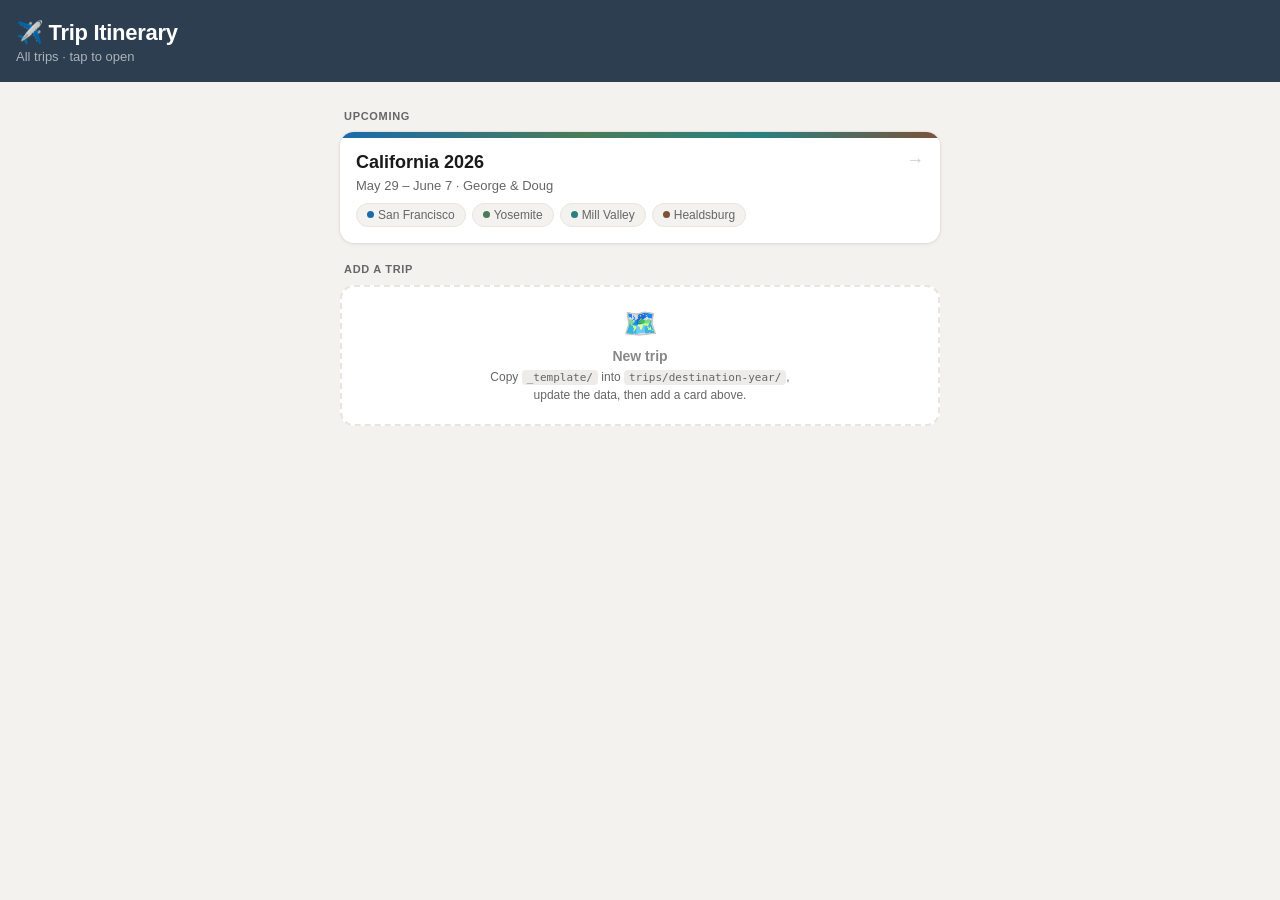
==== commit 1e137e8d: "Restructure as multi-trip monorepo - Move California trip into trips/california-2026/ (bump SW cache" ====
--- a/index.html
+++ b/index.html
@@ -2,14 +2,9 @@
 <html lang="en">
 <head>
   <meta charset="UTF-8" />
-  <meta name="viewport" content="width=device-width, initial-scale=1, viewport-fit=cover" />
+  <meta name="viewport" content="width=device-width, initial-scale=1" />
   <meta name="theme-color" content="#2c3e50" />
-  <meta name="apple-mobile-web-app-capable" content="yes" />
-  <meta name="apple-mobile-web-app-status-bar-style" content="black-translucent" />
-  <meta name="apple-mobile-web-app-title" content="CA Trip" />
-  <link rel="manifest" href="manifest.json" />
-  <link rel="apple-touch-icon" href="icon-192.svg" />
-  <title>CA Trip 2026</title>
+  <title>Trip Itinerary</title>
   <style>
     *, *::before, *::after { box-sizing: border-box; margin: 0; padding: 0; }
 
@@ -19,2345 +14,199 @@
       --text: #1a1a1a;
       --muted: #666;
       --border: #e8e5df;
-      --header-h: 56px;
-    }
-
-    html { font-size: 16px; }
+    }
 
     body {
       font-family: -apple-system, BlinkMacSystemFont, 'Segoe UI', Roboto, sans-serif;
       background: var(--bg);
       color: var(--text);
       min-height: 100vh;
-      padding-bottom: calc(76px + env(safe-area-inset-bottom));
-    }
-
-    /* ── HEADER ── */
-    #app-header {
-      position: sticky;
-      top: 0;
-      z-index: 40;
+    }
+
+    header {
       background: #2c3e50;
       color: #fff;
-      padding-top: env(safe-area-inset-top);
-    }
-
-    .header-row {
-      display: flex;
-      align-items: center;
-      justify-content: space-between;
-      padding: 0 12px;
-      height: var(--header-h);
-    }
-
-    .app-title {
-      font-size: 18px;
+      padding: 20px 16px 18px;
+    }
+
+    header h1 {
+      font-size: 22px;
       font-weight: 700;
       letter-spacing: -0.3px;
     }
 
-    .app-dates {
-      font-size: 12px;
-      opacity: 0.65;
-      font-weight: 400;
-      margin-top: 1px;
-    }
-
-    .header-btn {
-      width: 40px;
-      height: 40px;
-      border: none;
-      background: rgba(255,255,255,0.15);
-      color: #fff;
-      border-radius: 8px;
-      font-size: 18px;
-      cursor: pointer;
-      display: flex;
-      align-items: center;
-      justify-content: center;
-      flex-shrink: 0;
-    }
-
-    .header-btn:active { background: rgba(255,255,255,0.28); }
-
-    /* ── SEARCH ── */
-    #search-bar {
-      background: #243342;
-      padding: 8px 12px;
-      display: flex;
-      gap: 8px;
-      align-items: center;
-    }
-
-    #search-bar.hidden { display: none; }
-
-    #search-input {
-      flex: 1;
-      background: #fff;
-      border: none;
-      border-radius: 8px;
-      padding: 10px 14px;
-      font-size: 16px;
-      outline: none;
-      color: var(--text);
-    }
-
-    #search-input::placeholder { color: #999; }
-
-    #search-close-btn {
-      background: rgba(255,255,255,0.15);
-      border: none;
-      color: #fff;
-      border-radius: 8px;
-      width: 36px;
-      height: 36px;
-      font-size: 16px;
-      cursor: pointer;
-      flex-shrink: 0;
-    }
-
-    #search-history {
-      background: #2c3e50;
-      padding: 6px 12px 10px;
-      display: flex;
-      flex-wrap: wrap;
-      gap: 6px;
-    }
-
-    #search-history.hidden { display: none; }
-
-    .history-chip {
-      background: rgba(255,255,255,0.15);
-      border: none;
-      color: #fff;
-      border-radius: 14px;
-      padding: 5px 13px;
+    header p {
       font-size: 13px;
-      cursor: pointer;
-    }
-
-    .history-chip:active { background: rgba(255,255,255,0.28); }
-
-    /* ── SEARCH RESULTS ── */
-    #search-results {
-      background: var(--card);
-      min-height: 60px;
-    }
-
-    #search-results.hidden { display: none; }
-
-    .search-empty {
-      padding: 40px 20px;
-      text-align: center;
-      color: var(--muted);
-      font-size: 15px;
-    }
-
-    .search-result {
-      padding: 14px 16px;
-      border-bottom: 1px solid var(--border);
-      cursor: pointer;
-      -webkit-tap-highlight-color: transparent;
-    }
-
-    .search-result:active { background: #f5f5f2; }
-
-    .result-tag {
-      font-size: 11px;
-      text-transform: uppercase;
-      letter-spacing: 0.5px;
-      color: #aaa;
-      margin-bottom: 3px;
-    }
-
-    .result-main {
-      font-size: 15px;
-      font-weight: 600;
-      color: var(--text);
-      line-height: 1.3;
-    }
-
-    .result-sub {
-      font-size: 13px;
-      color: var(--muted);
+      opacity: 0.6;
       margin-top: 3px;
-      line-height: 1.4;
-    }
-
-    mark {
-      background: rgba(255, 210, 0, 0.45);
-      color: inherit;
-      border-radius: 2px;
-      padding: 0 1px;
-    }
-
-    /* ── MAIN ── */
-    #main-content { padding: 8px 0 16px; }
-
-    /* ── DAY CARD ── */
-    .day-card {
-      margin: 8px 12px;
-      border-radius: 14px;
-      overflow: hidden;
-      background: var(--card);
-      box-shadow: 0 1px 4px rgba(0,0,0,0.08), 0 0 0 1px rgba(0,0,0,0.04);
-    }
-
-    .day-header {
-      padding: 14px 16px;
-      cursor: pointer;
-      -webkit-tap-highlight-color: transparent;
-      display: flex;
-      align-items: flex-start;
-      justify-content: space-between;
-      gap: 12px;
-      user-select: none;
-    }
-
-    .sf       .day-header { background: #1a6bac; }
-    .yosemite .day-header { background: #4a7c59; }
-    .marin    .day-header { background: #2a8080; }
-    .healdsburg .day-header { background: #7c5339; }
-
-    .day-header:active { filter: brightness(0.92); }
-
-    .day-header-text { color: #fff; flex: 1; min-width: 0; }
-
-    .day-label {
+    }
+
+    main {
+      padding: 16px 12px 32px;
+      max-width: 600px;
+      margin: 0 auto;
+    }
+
+    .section-label {
       font-size: 11px;
       font-weight: 700;
       text-transform: uppercase;
       letter-spacing: 0.7px;
-      opacity: 0.75;
-      margin-bottom: 2px;
-    }
-
-    .day-date {
-      font-size: 19px;
+      color: var(--muted);
+      margin: 20px 0 10px 4px;
+    }
+
+    .section-label:first-child { margin-top: 8px; }
+
+    .trip-card {
+      background: var(--card);
+      border-radius: 14px;
+      overflow: hidden;
+      box-shadow: 0 1px 4px rgba(0,0,0,0.08), 0 0 0 1px rgba(0,0,0,0.04);
+      margin-bottom: 12px;
+      text-decoration: none;
+      color: inherit;
+      display: block;
+      -webkit-tap-highlight-color: transparent;
+      transition: transform 0.1s, box-shadow 0.1s;
+    }
+
+    .trip-card:active {
+      transform: scale(0.98);
+      box-shadow: 0 1px 2px rgba(0,0,0,0.06);
+    }
+
+    .card-accent {
+      height: 6px;
+    }
+
+    .card-body {
+      padding: 14px 16px 16px;
+    }
+
+    .card-name {
+      font-size: 18px;
       font-weight: 700;
       line-height: 1.2;
-    }
-
-    .day-loc {
+      margin-bottom: 4px;
+    }
+
+    .card-dates {
       font-size: 13px;
-      opacity: 0.88;
-      margin-top: 4px;
-    }
-
-    .day-stay {
-      font-size: 12px;
-      opacity: 0.68;
-      margin-top: 2px;
-    }
-
-    .chevron {
-      color: rgba(255,255,255,0.75);
-      font-size: 13px;
-      flex-shrink: 0;
-      margin-top: 6px;
-      transition: transform 0.15s;
-    }
-
-    .day-card.open .chevron { transform: rotate(180deg); }
-
-    /* ── SECTIONS ── */
-    .sections { display: none; padding: 6px 10px 10px; }
-    .day-card.open .sections { display: block; }
-
-    .section {
-      border: 1px solid var(--border);
-      border-radius: 10px;
-      margin: 6px 0;
-      overflow: hidden;
-      background: var(--card);
-    }
-
-    .section-header {
+      color: var(--muted);
+      margin-bottom: 10px;
+    }
+
+    .card-tags {
+      display: flex;
+      flex-wrap: wrap;
+      gap: 6px;
+    }
+
+    .tag {
       display: flex;
       align-items: center;
-      padding: 11px 13px;
-      cursor: pointer;
-      -webkit-tap-highlight-color: transparent;
-      gap: 9px;
-      background: #fafaf8;
-      user-select: none;
-    }
-
-    .section-header:active { background: #f0ede8; }
-
-    .section-icon { font-size: 18px; flex-shrink: 0; width: 24px; text-align: center; }
-
-    .section-label-text {
-      font-size: 15px;
-      font-weight: 600;
-      color: var(--text);
-      flex: 1;
-    }
-
-    .section-badges { display: flex; gap: 4px; }
-
-    .badge {
-      font-size: 13px;
-      line-height: 1;
-      padding: 2px 1px;
-    }
-
-    .section-chev {
-      font-size: 11px;
-      color: #bbb;
-      flex-shrink: 0;
-      transition: transform 0.15s;
-    }
-
-    .section.open .section-chev { transform: rotate(180deg); }
-
-    /* ── SECTION BODY ── */
-    .section-body {
-      display: none;
-      padding: 12px 14px 14px;
-      border-top: 1px solid var(--border);
-    }
-
-    .section.open .section-body { display: block; }
-
-    .section-content {
-      font-size: 14px;
-      line-height: 1.65;
-      color: #2a2a2a;
-      white-space: pre-line;
-    }
-
-    .section-address {
-      display: flex;
-      align-items: flex-start;
-      gap: 6px;
-      margin-top: 10px;
-      padding: 8px 10px;
-      background: #f5f3ef;
-      border-radius: 8px;
-      font-size: 13px;
-      color: #555;
-      line-height: 1.4;
-    }
-
-    .section-notes { margin-top: 10px; display: flex; flex-direction: column; gap: 6px; }
-
-    .note {
-      display: flex;
-      align-items: flex-start;
-      gap: 8px;
-      padding: 8px 10px;
-      border-radius: 8px;
-      font-size: 13px;
-      line-height: 1.5;
-    }
-
-    .note-cash { background: #fef9e7; border: 1px solid #f0d060; color: #7a5800; }
-    .note-warn { background: #fff3e0; border: 1px solid #ffcc80; color: #7a4400; }
-    .note-res  { background: #e8f4fb; border: 1px solid #90caf9; color: #1a4e80; }
-    .note-info { background: #f4f4f2; border: 1px solid #ddd;    color: #555; }
-
-    .note-icon { flex-shrink: 0; }
-    .note-text { flex: 1; }
-
-    /* ── BOTTOM BAR ── */
-    #bottom-bar {
-      position: fixed;
-      bottom: 0;
-      left: 0;
-      right: 0;
-      padding: 10px 16px;
-      padding-bottom: calc(10px + env(safe-area-inset-bottom));
-      background: var(--card);
-      border-top: 1px solid var(--border);
-      z-index: 40;
-    }
-
-    #quick-ref-btn {
-      width: 100%;
-      padding: 14px;
-      background: #2c3e50;
-      color: #fff;
-      border: none;
-      border-radius: 12px;
-      font-size: 16px;
-      font-weight: 600;
-      cursor: pointer;
-      letter-spacing: 0.2px;
-    }
-
-    #quick-ref-btn:active { background: #243342; }
-
-    /* ── QUICK REF SHEET ── */
-    #sheet-backdrop {
-      position: fixed;
-      inset: 0;
-      background: rgba(0,0,0,0.45);
-      z-index: 50;
-      opacity: 0;
-      transition: opacity 0.2s;
-      display: none;
-    }
-
-    #sheet-backdrop.vis { opacity: 1; }
-
-    #quick-ref-sheet {
-      position: fixed;
-      bottom: 0;
-      left: 0;
-      right: 0;
-      background: var(--card);
-      border-radius: 18px 18px 0 0;
-      z-index: 51;
-      display: none;
-      flex-direction: column;
-      max-height: 82vh;
-      transform: translateY(100%);
-      transition: transform 0.25s ease-out;
-      box-shadow: 0 -4px 24px rgba(0,0,0,0.18);
-    }
-
-    #quick-ref-sheet.vis { transform: translateY(0); display: flex; }
-
-    .sheet-handle {
-      width: 38px;
-      height: 4px;
-      background: #ccc;
-      border-radius: 2px;
-      margin: 12px auto 2px;
-      flex-shrink: 0;
-    }
-
-    .sheet-title-row {
-      display: flex;
-      align-items: center;
-      justify-content: space-between;
-      padding: 6px 16px 12px;
-      flex-shrink: 0;
-    }
-
-    .sheet-title { font-size: 17px; font-weight: 700; }
-
-    .sheet-close-btn {
-      width: 30px;
-      height: 30px;
-      border: none;
-      background: #eeece8;
-      border-radius: 50%;
-      font-size: 15px;
-      color: #555;
-      cursor: pointer;
-      display: flex;
-      align-items: center;
-      justify-content: center;
-    }
-
-    .sheet-tabs {
-      display: flex;
-      border-bottom: 1px solid var(--border);
-      overflow-x: auto;
-      -webkit-overflow-scrolling: touch;
-      scrollbar-width: none;
-      flex-shrink: 0;
-    }
-
-    .sheet-tabs::-webkit-scrollbar { display: none; }
-
-    .sheet-tab {
-      flex-shrink: 0;
-      padding: 11px 15px;
-      border: none;
-      background: none;
-      font-size: 14px;
-      font-weight: 500;
-      cursor: pointer;
-      color: #888;
-      border-bottom: 2px solid transparent;
-      white-space: nowrap;
-    }
-
-    .sheet-tab.active {
-      color: #2c3e50;
-      border-bottom-color: #2c3e50;
-      font-weight: 700;
-    }
-
-    #sheet-content {
-      overflow-y: auto;
-      -webkit-overflow-scrolling: touch;
-      flex: 1;
-      padding: 4px 16px calc(20px + env(safe-area-inset-bottom));
-    }
-
-    .ref-item {
-      padding: 13px 0;
-      border-bottom: 1px solid var(--border);
-    }
-
-    .ref-item:last-child { border-bottom: none; }
-
-    .ref-name {
-      font-size: 15px;
-      font-weight: 600;
-      color: var(--text);
-      margin-bottom: 3px;
-    }
-
-    .ref-detail {
-      font-size: 14px;
-      color: var(--muted);
-      line-height: 1.5;
-    }
-
-    /* ── LEGEND ── */
-    .legend {
-      display: flex;
-      gap: 10px;
-      flex-wrap: wrap;
-      padding: 10px 12px;
-      margin: 0 12px 0;
-    }
-
-    .legend-item {
-      display: flex;
-      align-items: center;
-      gap: 5px;
+      gap: 4px;
+      background: var(--bg);
+      border: 1px solid var(--border);
+      border-radius: 20px;
+      padding: 4px 10px;
       font-size: 12px;
       color: var(--muted);
     }
 
-    .legend-dot {
-      width: 10px;
-      height: 10px;
+    .tag-dot {
+      width: 7px;
+      height: 7px;
       border-radius: 50%;
       flex-shrink: 0;
     }
 
-    /* ── DEEP DIVE SHEET ── */
-    #deep-dive-sheet {
-      position: fixed;
-      bottom: 0; left: 0; right: 0;
+    .card-arrow {
+      float: right;
+      font-size: 18px;
+      color: #ccc;
+      margin-top: -2px;
+    }
+
+    /* Placeholder "add trip" card */
+    .add-card {
       background: var(--card);
-      border-radius: 18px 18px 0 0;
-      z-index: 51;
-      display: none;
-      flex-direction: column;
-      max-height: 90vh;
-      transform: translateY(100%);
-      transition: transform 0.25s ease-out;
-      box-shadow: 0 -4px 24px rgba(0,0,0,0.18);
-    }
-
-    #deep-dive-sheet.vis { transform: translateY(0); display: flex; }
-
-    .dd-header {
-      display: flex;
-      align-items: flex-start;
-      justify-content: space-between;
-      padding: 6px 16px 10px;
-      flex-shrink: 0;
-      gap: 12px;
-      border-bottom: 1px solid var(--border);
-    }
-
-    .dd-day-badge {
+      border: 2px dashed var(--border);
+      border-radius: 14px;
+      padding: 20px 16px;
+      text-align: center;
+      color: var(--muted);
+      font-size: 14px;
+    }
+
+    .add-card-icon {
+      font-size: 28px;
+      margin-bottom: 8px;
+    }
+
+    .add-card-title {
+      font-weight: 600;
+      margin-bottom: 4px;
+      color: #888;
+    }
+
+    .add-card-hint {
+      font-size: 12px;
+      line-height: 1.5;
+    }
+
+    code {
+      background: #eeecea;
+      border-radius: 4px;
+      padding: 1px 5px;
       font-size: 11px;
-      font-weight: 700;
-      text-transform: uppercase;
-      letter-spacing: 0.5px;
-      color: var(--muted);
-      margin-bottom: 2px;
-    }
-
-    .dd-title { font-size: 16px; font-weight: 700; color: var(--text); line-height: 1.3; }
-    .dd-subtitle { font-size: 13px; color: var(--muted); margin-top: 2px; }
-
-    #dd-content {
-      overflow-y: auto;
-      -webkit-overflow-scrolling: touch;
-      flex: 1;
-      padding-bottom: calc(24px + env(safe-area-inset-bottom));
-    }
-
-    .dd-timeline { padding: 12px 16px 14px; border-bottom: 1px solid var(--border); }
-
-    .dd-group-label {
-      font-size: 11px;
-      font-weight: 700;
-      text-transform: uppercase;
-      letter-spacing: 0.5px;
-      color: var(--muted);
-      padding: 14px 16px 2px;
-    }
-
-    .timeline-row {
-      display: flex;
-      gap: 10px;
-      padding: 7px 0;
-      border-bottom: 1px solid #f0ede8;
-      align-items: baseline;
-    }
-
-    .timeline-row:last-child { border-bottom: none; }
-
-    .timeline-time {
-      font-size: 12px;
-      color: var(--muted);
-      flex-shrink: 0;
-      width: 104px;
-      font-variant-numeric: tabular-nums;
-    }
-
-    .timeline-info { flex: 1; }
-    .timeline-activity { font-size: 14px; font-weight: 600; color: var(--text); }
-    .timeline-note { font-size: 12px; color: var(--muted); margin-top: 1px; }
-
-    .dd-section { border-top: 1px solid var(--border); }
-
-    .dd-section-header {
-      display: flex;
-      align-items: center;
-      padding: 12px 16px;
-      cursor: pointer;
-      -webkit-tap-highlight-color: transparent;
-      gap: 10px;
-      user-select: none;
-    }
-
-    .dd-section-header:active { background: #f5f3ef; }
-    .dd-section-icon { font-size: 18px; flex-shrink: 0; width: 24px; text-align: center; }
-
-    .dd-section-label-wrap { flex: 1; }
-    .dd-section-label { font-size: 15px; font-weight: 600; color: var(--text); }
-    .dd-section-meta { font-size: 12px; color: var(--muted); margin-top: 1px; }
-
-    .dd-chev { font-size: 11px; color: #bbb; flex-shrink: 0; transition: transform 0.15s; }
-    .dd-section.open .dd-chev { transform: rotate(180deg); }
-
-    .dd-section-body { display: none; padding: 2px 16px 14px; }
-    .dd-section.open .dd-section-body { display: block; }
-
-    .dd-content-text {
-      font-size: 14px;
-      line-height: 1.65;
-      color: #2a2a2a;
-      white-space: pre-line;
-    }
-
-    .dd-address {
-      display: flex;
-      gap: 6px;
-      margin: 8px 0;
-      padding: 8px 10px;
-      background: #f5f3ef;
-      border-radius: 8px;
-      font-size: 13px;
-      color: #555;
-    }
-
-    .dd-tips { margin-top: 10px; display: flex; flex-direction: column; gap: 3px; }
-
-    .dd-tip {
-      display: flex;
-      align-items: flex-start;
-      gap: 8px;
-      font-size: 13px;
-      color: #444;
-      line-height: 1.5;
-      padding: 3px 0;
-    }
-
-    .dd-tip-dot {
-      width: 5px; height: 5px;
-      border-radius: 50%;
-      background: #bbb;
-      flex-shrink: 0;
-      margin-top: 7px;
-    }
-
-    /* Checklist */
-    .dd-checklist { padding: 6px 16px 8px; }
-
-    .checklist-item {
-      display: flex;
-      align-items: flex-start;
-      gap: 10px;
-      padding: 9px 0;
-      border-bottom: 1px solid #f0ede8;
-      cursor: pointer;
-      -webkit-tap-highlight-color: transparent;
-    }
-
-    .checklist-item:last-child { border-bottom: none; }
-
-    .checklist-cb {
-      width: 20px; height: 20px;
-      border: 2px solid #ccc;
-      border-radius: 5px;
-      flex-shrink: 0;
-      margin-top: 1px;
-      display: flex;
-      align-items: center;
-      justify-content: center;
-      font-size: 12px;
-      transition: background 0.1s, border-color 0.1s;
-    }
-
-    .checklist-item.checked .checklist-cb { background: #4a7c59; border-color: #4a7c59; color: #fff; }
-    .checklist-text { font-size: 14px; color: var(--text); line-height: 1.5; flex: 1; }
-    .checklist-item.checked .checklist-text { color: #aaa; text-decoration: line-through; }
-
-    /* Deep dive button on day card */
-    .deep-dive-btn-wrap { padding: 4px 4px 8px; }
-
-    .deep-dive-btn {
-      width: 100%;
-      padding: 11px 14px;
-      background: #f0ede8;
-      border: 1px solid var(--border);
-      border-radius: 10px;
-      font-size: 14px;
-      font-weight: 600;
-      color: #2c3e50;
-      cursor: pointer;
-      text-align: left;
-      display: flex;
-      align-items: center;
-      gap: 8px;
-    }
-
-    .deep-dive-btn:active { background: #e5e1da; }
-    .deep-dive-btn-arrow { margin-left: auto; color: #aaa; }
-
-    /* ── RESPONSIVE ── */
+      font-family: 'SF Mono', 'Menlo', monospace;
+    }
+
     @media (min-width: 600px) {
-      #main-content, .legend { max-width: 600px; margin-left: auto; margin-right: auto; }
-      .day-card { margin: 10px auto; max-width: 576px; }
-      #bottom-bar { max-width: 600px; left: 50%; transform: translateX(-50%); border-radius: 12px 12px 0 0; }
-      #quick-ref-sheet { max-width: 600px; left: 50%; transform: translateX(-50%) translateY(100%); border-radius: 18px 18px 0 0; }
-      #quick-ref-sheet.vis { transform: translateX(-50%) translateY(0); }
-      #deep-dive-sheet { max-width: 600px; left: 50%; transform: translateX(-50%) translateY(100%); border-radius: 18px 18px 0 0; }
-      #deep-dive-sheet.vis { transform: translateX(-50%) translateY(0); }
+      main { padding: 20px 0 40px; }
     }
   </style>
 </head>
 <body>
 
-<!-- ── HEADER ── -->
-<header id="app-header">
-  <div class="header-row">
-    <div>
-      <div class="app-title">🏕️ California Trip 2026</div>
-      <div class="app-dates">May 29 – June 7 · George &amp; Doug</div>
-    </div>
-    <button class="header-btn" id="search-toggle" aria-label="Search">🔍</button>
-  </div>
-  <div id="search-bar" class="hidden">
-    <input type="search" id="search-input" placeholder="Search places, times, addresses…" autocomplete="off" />
-    <button id="search-close-btn">✕</button>
-  </div>
-  <div id="search-history" class="hidden"></div>
+<header>
+  <h1>✈️ Trip Itinerary</h1>
+  <p>All trips · tap to open</p>
 </header>
 
-<!-- ── SEARCH RESULTS ── -->
-<div id="search-results" class="hidden"></div>
-
-<!-- ── LEGEND ── -->
-<div class="legend" id="legend">
-  <div class="legend-item"><div class="legend-dot" style="background:#1a6bac"></div> San Francisco</div>
-  <div class="legend-item"><div class="legend-dot" style="background:#4a7c59"></div> Yosemite</div>
-  <div class="legend-item"><div class="legend-dot" style="background:#2a8080"></div> Mill Valley</div>
-  <div class="legend-item"><div class="legend-dot" style="background:#7c5339"></div> Healdsburg</div>
-</div>
-
-<!-- ── MAIN ── -->
-<main id="main-content"></main>
-
-<!-- ── BOTTOM BAR ── -->
-<div id="bottom-bar">
-  <button id="quick-ref-btn">Quick Ref · Cash · Hours · Reservations ↑</button>
-</div>
-
-<!-- ── QUICK REF SHEET ── -->
-<div id="sheet-backdrop"></div>
-<div id="quick-ref-sheet">
-  <div class="sheet-handle"></div>
-  <div class="sheet-title-row">
-    <span class="sheet-title">Quick Reference</span>
-    <button class="sheet-close-btn" id="sheet-close-btn">✕</button>
-  </div>
-  <div class="sheet-tabs">
-    <button class="sheet-tab active" data-tab="cashOnly">💵 Cash Only</button>
-    <button class="sheet-tab" data-tab="hours">⏰ Hours</button>
-    <button class="sheet-tab" data-tab="reservations">📋 Reservations</button>
-    <button class="sheet-tab" data-tab="transit">🚗 Transit</button>
-  </div>
-  <div id="sheet-content"></div>
-</div>
-
-<!-- ── DEEP DIVE SHEET ── -->
-<div id="deep-dive-sheet">
-  <div class="sheet-handle"></div>
-  <div class="dd-header">
-    <div>
-      <div class="dd-day-badge" id="dd-day-badge"></div>
-      <div class="dd-title" id="dd-title"></div>
-      <div class="dd-subtitle" id="dd-subtitle"></div>
-    </div>
-    <button class="sheet-close-btn" id="deep-dive-close-btn">✕</button>
-  </div>
-  <div id="dd-content"></div>
-</div>
-
-<script>
-// ─── DATA ────────────────────────────────────────────────────────────────────
-
-const DAYS = [
-  {
-    id: 1,
-    date: 'Friday, May 29',
-    location: 'San Francisco',
-    sublocation: 'Downtown SOMA',
-    theme: 'sf',
-    stay: 'Intercontinental SF · 888 Howard St',
-    sections: [
-      {
-        label: 'Arrival',
-        icon: '✈️',
-        content: 'EWR → SFO · Departs 7:00 AM, Arrives 9:59 AM\n\nDrive to Intercontinental, check in, get settled.',
-        address: 'SFO · San Francisco International Airport',
-        notes: [
-          { type: 'info', text: '~30 min drive from SFO to Intercontinental SF' }
-        ]
-      },
-      {
-        label: 'Lunch',
-        icon: '🍴',
-        content: 'Ferry Building Marketplace — artisan food vendors, local produce, great for grazing. Walkable from hotel across the Embarcadero.',
-        address: '1 Ferry Building, San Francisco',
-        notes: [
-          { type: 'info', text: '~15 min walk from Intercontinental via Embarcadero' }
-        ]
-      },
-      {
-        label: 'Afternoon',
-        icon: '🏛️',
-        content: 'SOMA exploration: SFMOMA, nearby galleries, neighborhood walk.',
-        address: 'SFMOMA · 151 3rd St, San Francisco',
-        notes: [
-          { type: 'info', text: 'SFMOMA hours: 10am–5pm daily (Thu until 9pm)' }
-        ]
-      },
-      {
-        label: 'Dinner',
-        icon: '🍽️',
-        content: 'Anchovy Bar — seafood-focused, wine-driven spot in the Mission District.',
-        address: '579 Valencia St, San Francisco',
-        notes: []
-      },
-      {
-        label: 'Evening',
-        icon: '🌙',
-        content: 'Return to Intercontinental. Rest up — early Yosemite departure tomorrow.',
-        notes: []
-      }
-    ]
-  },
-  {
-    id: 2,
-    date: 'Saturday, May 30',
-    location: 'SF → Yosemite',
-    sublocation: 'Curry Village',
-    theme: 'yosemite',
-    stay: 'Curry Village, Yosemite Valley',
-    sections: [
-      {
-        label: 'Morning',
-        icon: '☕',
-        content: 'Meet friends in SF, final coffee, depart for Yosemite via Hwy 120 through Groveland.',
-        notes: [
-          { type: 'info', text: 'Hwy 120 entrance via Groveland · ~4–5 hrs from SF' },
-          { type: 'warning', text: 'Digital entrance pass required — have confirmation from recreation.gov' }
-        ]
-      },
-      {
-        label: 'Lunch',
-        icon: '🍴',
-        content: 'Iron Door Saloon — historic gold-rush era bar and grill in Groveland. Good stopping point midway to Yosemite.',
-        address: '18761 Main St, Groveland, CA',
-        notes: [
-          { type: 'info', text: 'Roughly halfway to Yosemite — good timing stop' }
-        ]
-      },
-      {
-        label: 'Afternoon',
-        icon: '🌲',
-        content: 'Arrive Curry Village. Check in, get oriented. Valley Floor Loop — easy stroll with views of Half Dome and El Capitan.',
-        address: 'Curry Village (Half Dome Village), Yosemite Valley',
-        notes: [
-          { type: 'info', text: 'Valley Floor Loop: ~13 mi full loop; any section makes for a great stroll' }
-        ]
-      },
-      {
-        label: 'Dinner',
-        icon: '🍽️',
-        content: 'Curry Village Pizza Deck or Bar 1899 — casual options right at base camp.',
-        address: 'Curry Village, Yosemite Valley',
-        notes: [
-          { type: 'info', text: 'Pizza Deck is outdoor seating · Bar 1899 has a full bar — both at Curry Village' }
-        ]
-      },
-      {
-        label: 'Evening',
-        icon: '🌙',
-        content: 'Settle in, early rest — big hike day tomorrow.',
-        notes: []
-      }
-    ],
-    deepDive: {
-      title: 'Yosemite Hiking Guide',
-      subtitle: 'Days 2–5 · All hikes, entry, logistics & packing list',
-      timeline: [
-        { time: 'Day 2 · Arrival',    activity: 'Valley Floor Loop or Vernal Fall Footbridge', note: 'Easy — 1–2 hrs after the drive' },
-        { time: 'Day 3 · Full day',   activity: 'Mist Trail: Vernal + Nevada Falls',           note: '6.4 mi · 2,000 ft · start by 7:30am' },
-        { time: 'Day 4 · Half/full',  activity: 'Glacier Point + Sentinel Dome, or Clouds Rest', note: 'Drive required' },
-        { time: 'Day 5 · Morning',    activity: 'Lower Yosemite Falls + checkout',             note: '45–60 min · on road by 11am' },
-      ],
-      stops: [
-        {
-          icon: '🎫',
-          label: 'Entry Notes — Read First',
-          meta: 'No timed-entry required for 2026',
-          address: 'Yosemite National Park · Hwy 120 via Groveland',
-          content: 'No timed-entry reservations required for 2026 — NPS eliminated the system.\n\nEntrance queues: Expect 60–90 min waits between 8am–5pm in peak season. Avoid by:\n• Buying a digital day pass at recreation.gov (use the pre-paid lane)\n• Arriving before 8am or after 5pm\n\nGlacier Point Road: Open for the 2026 season.\n\nMist Trail note: The JMT "Ice Cut" between Clark Point and Panorama Trail Junction is closed through late June for repairs. The Mist Trail to Nevada Fall remains fully open — this only affects the JMT-Panorama loop variant, not your route.',
-          tips: [
-            'Digital pass at recreation.gov → skip the toll booth queue entirely',
-            'America the Beautiful pass covers entry if you have one',
-            'Tioga Road (for Clouds Rest): confirm open before planning — typically opens mid-May',
-          ],
-          notes: [
-            { type: 'reservation', text: 'Buy digital entrance pass at recreation.gov to skip entry queues' },
-          ],
-        },
-        {
-          icon: '🚌',
-          label: 'Valley Shuttle — Park Your Car',
-          meta: 'Free · covers all Valley trailheads',
-          content: 'Staying at Curry Village means your car is largely irrelevant for Valley hikes. The free Valley Shuttle covers everything:\n\n• Stop #16 — Happy Isles (Mist Trail trailhead)\n• Stop #6 — Lower Yosemite Falls trailhead\n• Stop #17 — Mirror Lake / Valley east\n• Stop #5 — Yosemite Village / Visitor Center\n\nDrive only for Glacier Point Road and Clouds Rest (Tioga Road).',
-          tips: [
-            'Shuttle runs frequently — expanded summer hours',
-            'Curry Village to Happy Isles (Mist Trail): ~5 min ride',
-            'Valley parking fills completely by 9am — let the shuttle handle it',
-          ],
-          notes: [],
-        },
-        {
-          icon: '🥾',
-          label: 'Mist Trail — Vernal & Nevada Falls',
-          meta: 'Day 3 · Strenuous · 6.4 mi · 2,000 ft · 5–6 hrs',
-          address: 'Happy Isles Trailhead · Shuttle stop #16',
-          content: 'The single best day hike in Yosemite Valley. Ascend via the Mist Trail (steep granite staircase through Vernal Fall spray), reach Nevada Fall, descend via JMT switchbacks. Late May/early June is prime: falls at full force, wildflowers, manageable temperatures.\n\nRoute options:\n• A: Vernal Fall Footbridge only — 1.6 mi RT, 1–1.5 hrs (arrival day or rest day)\n• B: Top of Vernal Fall — 2.4 mi RT, ~3 hrs, strenuous\n• C (recommended): Full loop Mist Trail up, JMT down — 6.4 mi, 5–6 hrs\n\nFar fewer people past Vernal Fall. Nevada Fall viewpoint is spectacular and much less crowded.',
-          tips: [
-            'Start by 7:30am — lower trail crowds by 9am, thins significantly above Vernal Fall',
-            'Expect to get soaked on the staircase — wear rain jacket, pack phone in ziplock bag',
-            'Wet granite steps are genuinely slippery — use handrails, take your time',
-            'Carry 2L+ water; refill at Emerald Pool or Nevada Fall area (filter required)',
-            'Nevada Fall top: stay behind railings — drop is unguarded in places',
-          ],
-          notes: [
-            { type: 'warning', text: 'JMT "Ice Cut" closure does NOT affect the standard Mist Trail loop — your route is fully open' },
-          ],
-        },
-        {
-          icon: '⛰️',
-          label: 'Glacier Point',
-          meta: 'Day 4 option · Easy · 0.6 mi viewpoint · 1 hr drive each way',
-          address: 'Glacier Point Road (16 mi from Hwy 41 junction)',
-          content: '3,200-foot sheer drop to Yosemite Valley with Half Dome directly across. Not a hike — one of the world\'s great viewpoints. Best 3–5pm for warm afternoon light on Half Dome.\n\nAdd-ons from Glacier Point Road:\n• Sentinel Dome (2 mi before GP): 2.2 mi RT, 400 ft, 1.5–2 hrs — 360° summit view, arguably better than Glacier Point\n• Taft Point (same trailhead): 2.2 mi RT, dramatic overhanging ledge, vertiginous\n\nBest combo: Hike Sentinel Dome → drive to Glacier Point viewpoint for sunset.',
-          tips: [
-            'Depart Curry Village by 2pm for golden afternoon light',
-            'Parking fills mid-morning on weekends — arrive before 9am or go in the afternoon',
-          ],
-          notes: [],
-        },
-        {
-          icon: '🏔️',
-          label: 'Clouds Rest',
-          meta: 'Day 4 alternative · Strenuous · 12.5 mi · 2,300 ft · 6–8 hrs',
-          address: 'Sunrise Lakes Trailhead · Tioga Road (Hwy 120) · ~1 hr drive',
-          content: 'Granite spine 1,000 ft above Half Dome — no permit lottery, no cables, no crowds. Panoramic views from 9,926 ft. The ambitious alternative to Glacier Point.\n\nFinal 0.5 miles: narrow exposed ridge with steep drop-offs on both sides. Not technical but confidence-inducing. Views from just before the ridge are still excellent if it feels too exposed.',
-          tips: [
-            'Start by 7am — thunderstorm risk builds in the afternoon on this exposed summit',
-            'Aim to summit by 11am–noon; descend immediately if clouds build',
-            'Carry 2.5–3L water from trailhead — no water at summit',
-            'Microspikes may help if snow remains in late May on north-facing sections',
-            'High elevation (~10,000 ft) — pace slower than valley elevation',
-            'Confirm Tioga Road open: nps.gov/yose/planyourvisit/conditions.htm',
-          ],
-          notes: [
-            { type: 'warning', text: 'Start by 7am. Descend immediately if clouds build — exposed summit in thunderstorms' },
-            { type: 'warning', text: 'Confirm Tioga Road is open before planning this hike' },
-          ],
-        },
-        {
-          icon: '💧',
-          label: 'Lower Yosemite Falls',
-          meta: 'Day 5 morning · Easy · 1.2 mi · 45–60 min',
-          address: 'Lower Yosemite Fall Trailhead · Shuttle stop #6',
-          content: 'Easy flat loop to the base of the tallest waterfall in North America. Perfect for Day 5 before checkout. Late May–early June is the best time — falls at maximum flow from snowmelt.\n\nTake the Valley Shuttle from Curry Village to stop #6. Back at Curry Village by 9am easily.',
-          tips: [
-            'Start 7–8am on departure day — peaceful and uncrowded early',
-            'Photo: bridge at base of Lower Falls framing the full drop, and looking up the full 2,425 ft',
-          ],
-          notes: [],
-        },
-        {
-          icon: '🌿',
-          label: 'Valley Floor Loop',
-          meta: 'Day 2 arrival · Easy · 2–5 hrs · flat',
-          content: 'Flat network of paths through meadows, river crossings, and iconic viewpoints. Many of Yosemite\'s best photo angles are along the valley floor at dawn and dusk.\n\nHighlights:\n• Sentinel Meadow — El Capitan and Cathedral Rocks\n• Valley View / El Capitan Meadow — the classic Yosemite photograph\n• Cook\'s Meadow — Half Dome and Yosemite Falls in one frame\n• Mirror Lake (shuttle #17) — Half Dome reflection on calm mornings',
-          tips: [
-            'Use the shuttle to position yourself at different points and walk sections',
-            'Dawn and dusk: best light and most wildlife (deer, black bears active)',
-          ],
-          notes: [],
-        },
-      ],
-      logistics: [
-        {
-          icon: '🌤️',
-          label: 'Weather (Late May / Early June)',
-          content: 'Valley daytime: 65–80°F. Mornings: 45–55°F — layers needed. Afternoons: thunderstorms can build at higher elevations (especially Clouds Rest — start early).\n\nWaterfalls at peak flow from snowmelt — Mist Trail at its most spectacular and most soaking.\n\nSnow possible above 8,000 ft on Tioga Road routes in late May.',
-        },
-        {
-          icon: '🐻',
-          label: 'Bear Safety',
-          content: 'Black bears active in late spring:\n• Store ALL food in bear boxes at Curry Village (provided at tent cabins)\n• No food, trash, or scented items in your car — ever, even day bags\n• On trail: bear canister for long stops\n\nDeer common in meadows at dawn/dusk — keep distance.',
-        },
-        {
-          icon: '💧',
-          label: 'Water on Trail',
-          content: 'Multiple sources on all Valley trails — always filter or treat (Giardia is present).\n\nStarting load: 2L per person minimum. 2.5–3L for Clouds Rest (no water at summit).\n\nRefill points: Merced River at Happy Isles, Emerald Pool (above Vernal Fall), Nevada Fall area.',
-        },
-        {
-          icon: '👥',
-          label: 'Crowd Strategy',
-          content: 'Mist Trail lower section is the most crowded trail in the park. Start before 8am — crowds thin significantly above Vernal Fall at ~mile 1.5.\n\nYour window (Fri May 30 – Mon June 2) is mixed: weekend days are busier. Early starts solve most of it.',
-        },
-      ],
-      checklists: [
-        {
-          id: 'yosemite-pack',
-          label: '🎒 Packing List',
-          items: [
-            'Lightweight packable rain jacket — essential for Mist Trail',
-            'Moisture-wicking base layer (not cotton)',
-            'Light fleece or mid-layer for mornings and high elevation',
-            'Hiking shoes with grip (wet granite on Mist Trail is slippery)',
-            'Trekking poles — helpful on Mist Trail descent',
-            'Sun hat and sunglasses',
-            'Daypack (20–30L)',
-            'Water filter or purification tablets',
-            '2–3L water capacity (bottles or reservoir)',
-            'Downloaded offline Yosemite map (AllTrails or Gaia GPS)',
-            'Microspikes — if attempting Clouds Rest in late May',
-            'Headlamp — for pre-dawn starts',
-            'Sunscreen SPF 50+',
-            'Bug repellent (late May meadows)',
-            'Blister kit, ibuprofen, bandages',
-            'Snacks and trail lunch (no food services on trail)',
-            'Ziplock bag for phone — Mist Trail spray',
-            'Digital entrance pass (recreation.gov)',
-            'Bear box usage at Curry Village — mandatory',
-            'NPS Yosemite app downloaded offline',
-          ],
-        },
-      ],
-    },
-  },
-  {
-    id: 3,
-    date: 'Sunday, May 31',
-    location: 'Yosemite',
-    sublocation: 'Mist Trail Day',
-    theme: 'yosemite',
-    stay: 'Curry Village, Yosemite Valley',
-    sections: [
-      {
-        label: 'Breakfast',
-        icon: '☕',
-        content: 'Curry Village Market — grab supplies and pack a trail lunch for the hike.',
-        address: 'Curry Village Market, Yosemite Valley',
-        notes: [
-          { type: 'info', text: 'Pack lunch, snacks, and plenty of water — long hike day ahead' }
-        ]
-      },
-      {
-        label: 'Morning',
-        icon: '🥾',
-        content: 'Mist Trail — Vernal Fall + Nevada Fall extension. One of Yosemite\'s iconic hikes. Expect to get soaked near the falls — bring a rain jacket or poncho.',
-        address: 'Happy Isles Trailhead, Yosemite Valley',
-        notes: [
-          { type: 'warning', text: '6–9 miles total, moderate-to-strenuous. Bring rain jacket/poncho for the mist.' },
-          { type: 'info', text: 'Vernal Fall: ~3 mi RT · Nevada Fall extension: ~7 mi RT' },
-          { type: 'info', text: 'Start early to beat crowds and afternoon heat' }
-        ]
-      },
-      {
-        label: 'Lunch',
-        icon: '🎒',
-        content: 'Trail lunch at Nevada Fall viewpoint or Vernal Fall footbridge.',
-        notes: []
-      },
-      {
-        label: 'Afternoon',
-        icon: '🌿',
-        content: 'Return from hike, rest at Curry Village. Optional gentle Valley exploration.',
-        notes: []
-      },
-      {
-        label: 'Dinner',
-        icon: '🍽️',
-        content: 'Curry Village Pizza Deck or Bar 1899.',
-        address: 'Curry Village, Yosemite Valley',
-        notes: []
-      },
-      {
-        label: 'Evening',
-        icon: '🌙',
-        content: 'Night walk in the Valley or rest. Watch for deer.',
-        notes: []
-      }
-    ],
-    deepDive: {
-      title: 'Mist Trail Deep Dive',
-      subtitle: 'Vernal & Nevada Falls Loop · 6.4 mi · 2,000 ft · 5–6 hrs',
-      timeline: [
-        { time: '7:30am',    activity: 'Depart Curry Village on shuttle',      note: 'Stop #16 · Happy Isles' },
-        { time: '7:45am',    activity: 'Start hiking from Happy Isles',        note: 'Beat the 9am crowd surge' },
-        { time: '~9:00am',   activity: 'Top of Vernal Fall',                   note: '~1.5 mi · 1,000 ft gain' },
-        { time: '~11:00am',  activity: 'Nevada Fall summit',                   note: '~3.2 mi · 2,000 ft total' },
-        { time: '~11:30am',  activity: 'Lunch at Nevada Fall viewpoint',       note: 'Trail lunch with a view' },
-        { time: '~1:30pm',   activity: 'Back at Happy Isles via JMT',          note: 'Gradual switchback descent' },
-        { time: '~2:00pm',   activity: 'Shuttle back to Curry Village',        note: 'Rest of day free' },
-      ],
-      stops: [
-        {
-          icon: '🚌',
-          label: 'Getting There',
-          meta: 'Take the shuttle — do not drive',
-          content: 'Valley parking fills completely by 9am. Take the free Valley Shuttle from Curry Village to Stop #16 (Happy Isles trailhead).\n\n~5 min ride. The shuttle drops you right at the start of the trail.',
-          tips: [],
-          notes: [],
-        },
-        {
-          icon: '🌊',
-          label: 'The Mist Trail Staircase',
-          meta: 'Mile 0 to ~1.5 · 1,000 ft gain · where you get soaked',
-          content: 'The famous granite staircase climbs directly through Vernal Fall mist. In late May, this is heavy spray — not drizzle. You will get soaked from the knees up.\n\nThe steps are wet, polished granite. They are genuinely slippery — use the handrails and take your time. Slipping accidents on this section happen every season.\n\nAbove the staircase: Emerald Pool — beautiful calm water above the fall. Excellent rest stop and refill point.',
-          tips: [
-            'Put rain jacket on before the staircase starts — faster than stopping mid-climb',
-            'Pack phone in a ziplock bag before you leave Curry Village',
-            'Trekking poles useful here for extra stability on descent and wet steps',
-            'Crowds thin significantly past the top of Vernal Fall (~mile 1.5) — push through',
-          ],
-          notes: [
-            { type: 'warning', text: 'Wet granite steps — use handrails, no rushing, watch footing' },
-          ],
-        },
-        {
-          icon: '🏔️',
-          label: 'Nevada Fall',
-          meta: 'Mile 3.2 · 2,000 ft total gain · the payoff',
-          content: 'Nevada Fall viewpoint is one of the finest views in the park — Half Dome directly across, the Valley spread far below. This is where the crowds disappear entirely.\n\nTake your time here. Eat lunch. This is the point.',
-          tips: [
-            'Stay behind railings at the overlook — drop is unguarded in places',
-            'Photo: Half Dome framed directly behind Nevada Fall from the overlook',
-            'Photo: Liberty Cap and Nevada Fall together on the JMT descent',
-          ],
-          notes: [
-            { type: 'warning', text: 'Nevada Fall top: stay behind railings — drop is unguarded in places' },
-          ],
-        },
-        {
-          icon: '🔽',
-          label: 'JMT Descent',
-          meta: 'Nevada Fall → Happy Isles · easier on knees than out-and-back',
-          content: 'Descend via the John Muir Trail switchbacks — more gradual than the Mist Trail, much kinder on your knees. This is why the loop is better than out-and-back.\n\nThe JMT passes Clark Point, another excellent viewpoint en route down.\n\nNOTE: The JMT "Ice Cut" closure (Clark Point to Panorama Junction) does NOT affect this descent — your route to Happy Isles is fully open.',
-          tips: [
-            'Trekking poles help significantly on the descent if knees are feeling the climb',
-            'Keep a steady pace — it\'s easy to go too fast on switchbacks and blow out your knees',
-          ],
-          notes: [],
-        },
-      ],
-      logistics: [
-        {
-          icon: '🎒',
-          label: 'What to Pack Today',
-          content: '• Rain jacket — on before the Mist Trail staircase\n• Ziplock bag for phone\n• 2L+ water per person; refill at Emerald Pool or Nevada Fall (filter required)\n• Trail lunch\n• Trekking poles — optional but useful on the staircase and descent\n• Hiking shoes with grip — wet granite does not forgive trail runners',
-        },
-        {
-          icon: '📸',
-          label: 'Photo Spots',
-          content: '1. Vernal Fall footbridge — classic framed view of the fall\n2. Top of Mist Trail staircase — looking back down the valley\n3. Emerald Pool above Vernal Fall — turquoise water, dramatic walls\n4. Nevada Fall overlook — Half Dome centered in background\n5. JMT descent — Liberty Cap and Nevada Fall together',
-        },
-        {
-          icon: '💧',
-          label: 'Water Sources',
-          content: '• Merced River at Happy Isles trailhead\n• Vernal Fall footbridge area\n• Emerald Pool (above Vernal Fall) — filter required\n• Nevada Fall area — filter required\n\nCarry at least 2L from the start. Refill and filter at Emerald Pool if running low before Nevada Fall.',
-        },
-      ],
-      checklists: [],
-    },
-  },
-  {
-    id: 4,
-    date: 'Monday, June 1',
-    location: 'Yosemite',
-    sublocation: 'Glacier Point or Clouds Rest',
-    theme: 'yosemite',
-    stay: 'Curry Village, Yosemite Valley',
-    sections: [
-      {
-        label: 'Breakfast',
-        icon: '☕',
-        content: 'Curry Village Meadow Grill — outdoor grill, good for a hearty morning meal.',
-        address: 'Curry Village, Yosemite Valley',
-        notes: []
-      },
-      {
-        label: 'Morning',
-        icon: '⛰️',
-        content: 'Option A — Glacier Point overlook: drive up (~1 hr), stunning 360° views of Half Dome, the Valley, and the High Sierra. Easy walk at the top.\n\nOption B — Clouds Rest hike: strenuous ridge hike above Half Dome elevation with incredible panoramic views.',
-        notes: [
-          { type: 'info', text: 'Glacier Point: ~1 hr drive from Curry Village · Overlook at 7,214 ft' },
-          { type: 'warning', text: 'Clouds Rest: ~14 mi RT, strenuous — best if legs recovered from Mist Trail' }
-        ]
-      },
-      {
-        label: 'Lunch',
-        icon: '🍴',
-        content: 'Degnan\'s Kitchen — deli-style sandwiches and quick bites in Yosemite Village.',
-        address: 'Yosemite Village (near Visitor Center), Yosemite Valley',
-        notes: []
-      },
-      {
-        label: 'Afternoon',
-        icon: '🌿',
-        content: 'Explore the Valley at leisure — Yosemite Village, Mirror Lake trail, or rest.',
-        notes: []
-      },
-      {
-        label: 'Dinner',
-        icon: '🍽️',
-        content: 'Curry Village Pizza Deck or Bar 1899.',
-        address: 'Curry Village, Yosemite Valley',
-        notes: []
-      },
-      {
-        label: 'Evening',
-        icon: '🥂',
-        content: 'Ahwahnee Bar — sundowners at the historic Ahwahnee Hotel. Open to the public; no hotel stay required. Worth dressing up slightly.',
-        address: 'The Ahwahnee Hotel, Yosemite Valley',
-        notes: [
-          { type: 'cash', text: 'Ahwahnee Bar — verify cash-only before going' },
-          { type: 'info', text: 'Open to public — no hotel stay required' }
-        ]
-      }
-    ],
-    deepDive: {
-      title: 'Glacier Point & Clouds Rest',
-      subtitle: 'Choose your Day 4 adventure',
-      timeline: [
-        { time: 'Option A',  activity: 'Glacier Point drive (depart 2pm)',         note: 'Half day · easy · stunning sunset views' },
-        { time: 'Option A+', activity: 'Glacier Point + Sentinel Dome',            note: 'Full afternoon · moderate · better 360° views' },
-        { time: 'Option B',  activity: 'Clouds Rest full day (depart 7am)',        note: 'Strenuous · 12.5 mi · above Half Dome' },
-      ],
-      stops: [
-        {
-          icon: '🌅',
-          label: 'Glacier Point',
-          meta: 'Easy · 0.6 mi viewpoint · depart by 2pm for sunset light',
-          address: 'End of Glacier Point Road · ~1 hr drive from Curry Village',
-          content: '3,200-foot sheer drop to Yosemite Valley with Half Dome directly across. Not a hike — one of the world\'s great viewpoints. Open for the 2026 season.\n\nBest visited 3–5pm for warm afternoon light on Half Dome. Sunset here is exceptional — plan to linger.',
-          tips: [
-            'Depart Curry Village by 2pm to catch golden afternoon light on Half Dome',
-            'Parking fills by mid-morning on weekends — arriving in the afternoon is actually ideal',
-            'Faces west into the Valley — sunset colors are extraordinary',
-          ],
-          notes: [],
-        },
-        {
-          icon: '🗻',
-          label: 'Sentinel Dome (add-on)',
-          meta: 'Moderate · 2.2 mi RT · 400 ft · 1.5–2 hrs',
-          address: 'Sentinel Dome Trailhead — 2 miles before Glacier Point on the road',
-          content: '360-degree panoramic summit — El Capitan, Half Dome, the entire high Sierra. Arguably a better view than Glacier Point itself, with far fewer people.\n\nEasy to combine: hike Sentinel Dome first, then drive the remaining 2 miles to Glacier Point viewpoint. Best Day 4 pairing.',
-          tips: [
-            'Stop at the Sentinel Dome trailhead before reaching Glacier Point parking',
-            'Taft Point shares this same trailhead: dramatic overhanging ledge, vertiginous — not for heights-averse',
-            'Doing both Sentinel Dome + Taft Point is a solid 3–4 hr outing before the Glacier Point drive',
-          ],
-          notes: [],
-        },
-        {
-          icon: '⛰️',
-          label: 'Clouds Rest',
-          meta: 'Strenuous · 12.5 mi · 2,300 ft · 6–8 hrs · depart 7am',
-          address: 'Sunrise Lakes Trailhead · Tioga Road (Hwy 120) · ~1 hr drive',
-          content: 'Granite spine 1,000 ft above Half Dome — no permit lottery, no cables, no crowds. Panoramic views from 9,926 ft. The most ambitious option — commit to a full day.\n\nFirst challenge: steep switchbacks ~1.5 miles in, gaining ~1,000 ft. Sustained but not technical.\n\nFinal 0.5 miles: narrow exposed granite ridge, steep drop-offs on both sides. Not technical — but bold. Views from just before the ridge are still excellent if it feels too exposed.\n\nHigh elevation (~10,000 ft) means thinner air — budget extra time.',
-          tips: [
-            'Start by 7am — thunderstorms build fast on this exposed summit in the afternoon',
-            'Aim to be at summit by 11am–noon; descend immediately if clouds build',
-            'Carry 2.5–3L water from trailhead — no water sources at summit',
-            'Microspikes may help on north-facing snow patches in late May',
-            '~1 hr drive from Curry Village via Big Oak Flat Road → Tioga Road',
-            'Confirm Tioga Road is open: nps.gov/yose/planyourvisit/conditions.htm',
-          ],
-          notes: [
-            { type: 'warning', text: 'Start by 7am. Descend immediately if clouds build — no shelter on the exposed summit ridge' },
-            { type: 'warning', text: 'Confirm Tioga Road is open before planning this hike' },
-          ],
-        },
-      ],
-      logistics: [
-        {
-          icon: '🤔',
-          label: 'Glacier Point vs. Clouds Rest',
-          content: 'Glacier Point: 30 min from the car, iconic Half Dome view in comfort. Perfect if yesterday\'s Mist Trail left you tired or if you want a relaxed afternoon.\n\nClouds Rest: 6–8 hour full-day commitment, physically higher than Half Dome, more dramatic and earned. Best if you recovered well and want one more big day in the mountains.\n\nBoth are worth doing — on different days if schedule allows.',
-        },
-        {
-          icon: '🚗',
-          label: 'Getting There',
-          content: 'Glacier Point: Drive from Curry Village — Hwy 41 south, then Glacier Point Road (16 miles). ~1 hr. No shuttle service to Glacier Point.\n\nClouds Rest: Drive from Curry Village — Big Oak Flat Road north, then Tioga Road (Hwy 120) east to Sunrise Lakes Trailhead. ~1 hr. Confirm Tioga Road open before going.',
-        },
-      ],
-      checklists: [],
-    },
-  },
-  {
-    id: 5,
-    date: 'Tuesday, June 2',
-    location: 'Yosemite → Mill Valley',
-    sublocation: 'Transit Day',
-    theme: 'marin',
-    stay: "Friends' place, Mill Valley",
-    sections: [
-      {
-        label: 'Breakfast',
-        icon: '☕',
-        content: 'Curry Village Market — last Yosemite morning.',
-        address: 'Curry Village Market, Yosemite Valley',
-        notes: []
-      },
-      {
-        label: 'Morning',
-        icon: '🥾',
-        content: 'Lower Yosemite Falls — short, easy hike (1 mi loop). Great farewell to the Valley.',
-        address: 'Lower Yosemite Fall Trailhead, Yosemite Valley',
-        notes: [
-          { type: 'info', text: '~1 mile loop, easy — perfect relaxed morning before the drive' },
-          { type: 'info', text: 'Best water flow late May/early June (peak snowmelt)' }
-        ]
-      },
-      {
-        label: 'Lunch',
-        icon: '🍴',
-        content: 'Curry Village Meadow Grill — final Yosemite meal before departure.',
-        address: 'Curry Village, Yosemite Valley',
-        notes: []
-      },
-      {
-        label: 'Drive',
-        icon: '🚗',
-        content: 'Depart Yosemite for Mill Valley — ~3.5–4 hrs via Hwy 120 west to the Bay Area.',
-        notes: [
-          { type: 'info', text: '~3.5–4 hrs · Exit via Hwy 120 west (Groveland) · Golden Gate Bridge or Richmond Bridge into Marin' }
-        ]
-      },
-      {
-        label: 'Dinner',
-        icon: '🍽️',
-        content: 'Dinner with friends in Mill Valley.',
-        notes: []
-      },
-      {
-        label: 'Evening',
-        icon: '🌙',
-        content: "Settle in at friends' place in Mill Valley.",
-        notes: []
-      }
-    ]
-  },
-  {
-    id: 6,
-    date: 'Wednesday, June 3',
-    location: 'San Francisco',
-    sublocation: 'Mission → Chinatown → North Beach',
-    theme: 'sf',
-    stay: "Friends' place, Mill Valley",
-    sections: [
-      {
-        label: 'Breakfast',
-        icon: '☕',
-        content: 'Tartine Manufactory — legendary SF bakery. Exceptional coffee and pastries. Arrive early to beat the line.',
-        address: '649 Guerrero St, San Francisco (Mission/SOMA border)',
-        notes: [
-          { type: 'warning', text: 'Arrive by 8:15am to beat the line' }
-        ]
-      },
-      {
-        label: 'Morning',
-        icon: '🛍️',
-        content: 'Valencia Street — wander north from ~16th St:\n\n• Paletería Nora (16th & Valencia) — Mexican paletas\n• Bi-Rite Market (18th & Valencia) — beloved neighborhood grocery & deli\n• Noun Vintage (20th & Valencia) — curated vintage clothing\n• Costume & Cake (22nd & Valencia) — specialty shop',
-        address: 'Valencia St from 16th to 22nd St, San Francisco',
-        notes: [
-          { type: 'info', text: '~1.5 hrs, roughly 0.5 mi stroll · Most shops open by 11am' }
-        ]
-      },
-      {
-        label: 'Lunch',
-        icon: '🥟',
-        content: 'Good Mong Kok Bakery — classic Chinatown dim sum takeout. Order at the counter.',
-        address: '1039 Stockton St, Chinatown, San Francisco',
-        notes: [
-          { type: 'cash', text: 'Cash preferred — bring bills' },
-          { type: 'warning', text: 'Very busy 11:30am–1:30pm — arrive before noon if possible' },
-          { type: 'info', text: '18 stools, mostly takeout · Order at counter' }
-        ]
-      },
-      {
-        label: 'Afternoon',
-        icon: '🍵',
-        content: 'Red Blossom Tea Company — exceptional tea shop on Grant Ave. Browse and buy; in-store tastings are no longer offered.',
-        address: '735 Grant Ave, Chinatown, San Francisco',
-        notes: [
-          { type: 'warning', text: 'In-store tastings discontinued — browse and buy only' },
-          { type: 'info', text: '~1.25 hrs to browse their full selection' }
-        ]
-      },
-      {
-        label: 'Late Afternoon',
-        icon: '📚',
-        content: 'City Lights Bookstore — iconic Beat Generation bookshop in North Beach. Excellent poetry and literature. Washington Square Park is 2 blocks away for a breather.',
-        address: 'City Lights: 261 Columbus Ave, North Beach · Washington Square: Filbert & Stockton',
-        notes: [
-          { type: 'info', text: '~1.5 hrs · Walking total today: ~2 miles (Valencia + Chinatown + North Beach)' }
-        ]
-      },
-      {
-        label: 'Evening',
-        icon: '🚗',
-        content: 'Return to Mill Valley for dinner with friends.\n\nTransit options:\n• BART from Civic Center (~15 min walk) or Powell St\n• Rideshare from North Beach: ~30–40 min, ~$40–60',
-        notes: [
-          { type: 'info', text: 'BART: Civic Center or Powell St stations · Transfer at Embarcadero for ferry to Marin' }
-        ]
-      }
-    ],
-    deepDive: {
-      title: 'SF Tea, Art & Neighborhood Deep Dive',
-      subtitle: 'Valencia Street + Chinatown Tea Route',
-      timeline: [
-        { time: '8:00–9:00am',    activity: 'Tartine Manufactory',         note: 'Breakfast · SOMA' },
-        { time: '9:30–11:00am',   activity: 'Valencia Street explore',      note: '~1.5 mi wander north' },
-        { time: '11:00am–12:30pm',activity: 'Walk to Chinatown',            note: 'Via Mission or Market St' },
-        { time: '12:30–1:15pm',   activity: 'Good Mong Kok Bakery',         note: 'Dim sum lunch' },
-        { time: '1:15–2:30pm',    activity: 'Red Blossom Tea Company',      note: 'Browse & buy · Grant Ave' },
-        { time: '2:30–4:00pm',    activity: 'City Lights + North Beach',    note: 'Books & stroll' },
-        { time: '4:00–5:30pm',    activity: 'Transit to Mill Valley',       note: 'BART or rideshare' },
-        { time: '6:00pm+',        activity: 'Dinner with friends',          note: 'Mill Valley' },
-      ],
-      stops: [
-        {
-          icon: '☕',
-          label: 'Tartine Manufactory',
-          meta: 'Breakfast · 8:00–9:00am',
-          address: '649 Guerrero St, San Francisco',
-          content: 'Iconic pastry destination. Sourdough croissants, excellent coffee. Worth the early wake.',
-          tips: [
-            'Arrive by 8:15am to beat the line',
-            'Grab a sourdough croissant and a pastry to share',
-            'Coffee is solid; tea not a priority here',
-            '~20 min to eat, then walk or transit to Valencia',
-          ],
-          notes: [],
-        },
-        {
-          icon: '🛍️',
-          label: 'Valencia Street Wander',
-          meta: 'Morning · 9:30–11:00am',
-          address: 'Valencia St from 16th to 22nd St',
-          content: 'Walk north from ~16th St. No fixed route — wander, dip into shops that appeal. Budget ~1.5hrs; you\'ll cover maybe 10–12 blocks.',
-          tips: [
-            'Paletería Nora (16th & Valencia) — colorful Mexican paletas',
-            'Bi-Rite Market (18th & Valencia) — high-end grocer, beautiful design',
-            'Noun Vintage (20th & Valencia) — curated vintage clothes',
-            'Costume & Cake (22nd & Valencia) — quirky bookstore/café',
-            'Dandelion Chocolate (18th & Guerrero, just west) — if craving chocolate',
-            'Stop at intersections for murals and photos',
-          ],
-          notes: [],
-        },
-        {
-          icon: '🚶',
-          label: 'Walk to Chinatown',
-          meta: 'Transit · 11:00am–12:30pm',
-          address: 'Valencia → Chinatown Gate (Stockton & Bush)',
-          content: 'Two route options depending on energy and time.',
-          tips: [
-            'Option A (scenic): Valencia → Mission Dolores Park → Grant Ave → Chinatown — ~2 mi, ~45–50 min walking',
-            'Option B (faster): Valencia → Market St east → Stockton St north — ~1.5 mi, ~30–35 min walking',
-            'Take Option A if energy is high; Option B if you want more time in Chinatown',
-          ],
-          notes: [],
-        },
-        {
-          icon: '🥟',
-          label: 'Good Mong Kok Bakery',
-          meta: 'Lunch · 12:30–1:15pm',
-          address: '1039 Stockton St, Chinatown',
-          content: 'Legendary dim sum bakery. Point at what you want at the counter. Budget $8–15 per person for 3–4 items.',
-          tips: [
-            'Signature items: BBQ pork bun, egg tart, shrimp dumpling',
-            'Cash preferred — ATM on Stockton nearby',
-            'Lines move fast despite the crowds',
-            'Take to go; eat at nearby benches if available',
-          ],
-          notes: [
-            { type: 'cash', text: 'Cash preferred' },
-            { type: 'warning', text: 'Peak hours 11:30am–1:30pm — you\'ll hit the tail end; move efficiently' },
-          ],
-        },
-        {
-          icon: '🍵',
-          label: 'Red Blossom Tea Company',
-          meta: 'Browse & shop · 1:15–2:30pm · 45–60 min',
-          address: '831 Grant Ave, Chinatown',
-          content: 'Treat this as a focused buying trip, not a tasting. Staff are knowledgeable — ask directly. Lead with your collection gaps vs. what you already source from Yunnan Sourcing and white2tea.',
-          tips: [
-            'Strategy: identify gaps vs. your YS/w2t collection before entering',
-            'Ask staff: "What would you prioritize for an oolong and pu-erh collector?"',
-            'Request to smell dry leaf before committing — they allow this',
-            'Taiwanese oolongs (their strength): Alishan, Dong Ding, Li Shan, Oriental Beauty — $15–60/50g',
-            'HK-style aged pu-erh: humid storage profile — good contrast to YS dry storage — $20–80+',
-            'Chinese greens (reliable): Longjing, Biluochun — $10–35',
-            'White tea: Fuding Baimudan and Shoumei — smaller selection but curated — $12–40',
-            'Budget $50–120 for 2–3 focused purchases; avoid over-buying (travel storage is limited)',
-            'Grab their card for future online orders',
-          ],
-          notes: [
-            { type: 'warning', text: 'In-store tastings discontinued — browse and buy only' },
-            { type: 'info', text: 'Ask about harvest date and storage conditions for any aged items' },
-          ],
-        },
-        {
-          icon: '📚',
-          label: 'City Lights Bookstore',
-          meta: 'North Beach · 2:30–4:00pm',
-          address: '261 Columbus Ave, North Beach',
-          content: 'Legendary Beat Generation bookshop. Three dense floors. Poetry section (rear, upper floor) is the heart of the place.',
-          tips: [
-            'Wander all three floors — not huge but very dense',
-            'Poetry section is rear, upper floor — City Lights\' legacy',
-            'Washington Square Park: 2 blocks away at Filbert & Stockton',
-            'Saints Peter and Paul Church: gorgeous white church nearby, great photo',
-            'Cafe Trieste (nearby): historic Italian café, atmospheric if touristy',
-          ],
-          notes: [],
-        },
-      ],
-      logistics: [
-        {
-          icon: '🚗',
-          label: 'Transit Back to Mill Valley',
-          content: '• BART: Walk to Civic Center or Powell St → BART to Embarcadero → Ferry or rideshare to Marin\n• Rideshare direct: ~30–40 min, ~$40–60\n• Golden Gate Ferry: BART → Ferry Building → ferry to Marin (check schedule)\n\nRecommendation: Check ferry schedule before leaving. If you\'ll miss it, rideshare is faster and less stressful — you have a dinner to make.',
-        },
-        {
-          icon: '⚡',
-          label: 'Pacing & Energy',
-          content: 'This is a FULL day on foot. Key notes:\n\n• 8–9am Tartine: High energy, standing\n• 9:30–11am Valencia: Moderate pace, meander and sit\n• 11am–12:30pm Walk to Chinatown: 45–50 min on feet — grab coffee en route if low\n• 12:30–1:15pm Good Mong Kok: Quick refuel\n• 1:15–2:30pm Red Blossom: Slow-paced browsing — perfect timing for the 2pm energy dip\n• 2:30–4pm City Lights: Standing, unhurried\n• 4–5:30pm Transit: Rest time',
-        },
-        {
-          icon: '🎒',
-          label: 'What to Bring',
-          content: '• Comfortable walking shoes (2+ miles of strolling)\n• Small backpack or crossbody bag (for light purchases)\n• Cash (Good Mong Kok, Red Blossom)\n• Water bottle (refill at cafés)\n• Camera (Valencia murals, North Beach aesthetics)\n• Layers — SF June mornings are chilly, afternoons warm up',
-        },
-        {
-          icon: '⚠️',
-          label: 'What to Skip / Alternatives',
-          content: 'If energy is low: Skip Valencia; replace with rest or a second coffee stop. Extend Red Blossom visit.\n\nIf compressed for time: Cut North Beach/City Lights; extend Red Blossom and grab tea at a Chinatown café.\n\nRain day: Use BART more liberally; skip outdoor walking sections; Tartine + Red Blossom + City Lights all work in rain.',
-        },
-      ],
-      checklists: [
-        {
-          id: 'red-blossom',
-          label: '🍵 Red Blossom Tea — Browsing Checklist',
-          items: [
-            'Identify gaps vs. your YS/w2t collection before entering',
-            'Ask staff: "What\'s best for an oolong and pu-erh collector?"',
-            'Request dry-leaf smell before committing to a purchase',
-            'Taiwanese oolongs: ask about Alishan, Dong Ding, Li Shan, Oriental Beauty',
-            'Aged pu-erh: ask about humid-storage options (contrast to YS dry storage)',
-            'Ask about harvest date and storage conditions for any aged items',
-            'Budget $50–120 for 2–3 focused purchases',
-            'Request heat-sealed bags for loose-leaf purchases',
-            'Grab their card for future online orders',
-          ],
-        },
-      ],
-    },
-  },
-  {
-    id: 7,
-    date: 'Thursday, June 4',
-    location: 'San Francisco',
-    sublocation: 'Japantown → Polk → GG Park',
-    theme: 'sf',
-    stay: "Friends' place, Mill Valley",
-    sections: [
-      {
-        label: 'Breakfast',
-        icon: '🍵',
-        content: 'Song Tea & Ceramics — intimate tea tasting experience. Reservation via Tock required.',
-        address: '2120 Sutter St, San Francisco',
-        notes: [
-          { type: 'reservation', text: 'Tock reservation required — confirm your booking before leaving' }
-        ]
-      },
-      {
-        label: 'Morning',
-        icon: '🚶',
-        content: 'Fillmore Street corridor — Japantown through Pacific Heights. Good coffee, small boutiques, great neighborhood energy.',
-        address: 'Fillmore St from Sutter to Sacramento, San Francisco',
-        notes: []
-      },
-      {
-        label: 'Lunch',
-        icon: '🦪',
-        content: 'Swan Oyster Depot — legendary SF raw bar. Counter-only. Cash only. Closes 2:30pm sharp. Order fresh oysters, Dungeness crab, clam chowder.',
-        address: '1517 Polk St, San Francisco (Polk Gulch)',
-        notes: [
-          { type: 'cash', text: 'Cash only — ATM nearby on Polk St' },
-          { type: 'warning', text: 'Closes 2:30pm sharp — arrive by noon; line forms early' },
-          { type: 'info', text: '18 counter stools only · No reservations' }
-        ]
-      },
-      {
-        label: 'Afternoon',
-        icon: '🖼️',
-        content: 'Option A — Fraenkel Gallery (49 Geary St): check website for current June exhibition before visiting.\n\nOption B — Evan Kinori (1367 Valencia St): Japanese-influenced menswear, open Thu 12–6pm only.\n\nOption C — Golden Gate Park: de Young Museum + Japanese Tea Garden + walk to Ocean Beach.',
-        address: 'Fraenkel: 49 Geary St · Evan Kinori: 1367 Valencia · de Young: 50 Hagiwara Tea Garden Dr',
-        notes: [
-          { type: 'warning', text: 'Fraenkel Gallery: Check website for current June exhibition and hours' },
-          { type: 'warning', text: 'Evan Kinori: Open Thu 12–6pm only · Closed Wednesdays' },
-          { type: 'info', text: 'de Young + Japanese Tea Garden: plan ~2–3 hrs for the full park visit' }
-        ]
-      },
-      {
-        label: 'Dinner',
-        icon: '🐓',
-        content: 'Zuni Café — roast chicken for two is the signature dish. Order immediately on arrival — it takes ~1 hour. Warm, wood-fired room, excellent wine list.',
-        address: '1658 Market St, San Francisco',
-        notes: [
-          { type: 'reservation', text: 'Order roast chicken for two on arrival — ~1 hr wait for the dish' },
-          { type: 'info', text: 'Classic SF bistro atmosphere · Great natural wine list' }
-        ]
-      },
-      {
-        label: 'Evening',
-        icon: '🚗',
-        content: 'Return to Mill Valley after dinner.',
-        notes: [
-          { type: 'info', text: 'Rideshare from Market St to Mill Valley: ~30–40 min' }
-        ]
-      }
-    ],
-    deepDive: {
-      title: 'Song Tea Morning',
-      subtitle: 'Gong fu tasting + teaware browsing · Lower Pacific Heights',
-      timeline: [
-        { time: 'Reserved slot',  activity: 'Song Tea & Ceramics',           note: 'Seated gong fu tasting' },
-        { time: '+60–90 min',     activity: 'Teaware browsing',               note: 'Song ceramics line + Red Blossom if needed' },
-        { time: 'Late morning',   activity: 'Japantown / Fillmore walk',      note: 'Per Day 7 itinerary' },
-        { time: 'Afternoon',      activity: 'Golden Gate Park',               note: 'de Young + Botanical Garden' },
-      ],
-      stops: [
-        {
-          icon: '🍵',
-          label: 'Song Tea & Ceramics',
-          meta: 'Seated tasting · 60–90 min · Reservation required',
-          address: '2120 Sutter St, San Francisco, CA 94115',
-          content: 'Intimate gong fu tasting bar — Peter Luong or staff guide you through 2–4 teas with multiple infusions each. Exceptional Taiwanese and Fujian sourcing: high-mountain oolongs (Lishan, Shan Lin Xi), dan cong, rock oolongs (Wuyi). Ask about current white and green tea offerings. Ceramics displayed throughout are also for sale.',
-          tips: [
-            'Book on Tock as early as possible — slots fill weeks out',
-            'Add a note on Tock flagging your collection background for a more tailored session',
-            'Confirm reservation 24–48 hours before; some slots require day-of reconfirmation',
-            'Relaxed, unhurried pace — multiple infusions per tea, not a quick flight format',
-            'Bring a small notebook for tasting notes: tea name, origin, harvest, aroma, finish, would-buy',
-            'Budget for ceramics separately if you\'re likely to buy — Song\'s own line is gallery-quality',
-            'Wed–Sun 9am–5pm; confirm hours before visiting',
-          ],
-          notes: [
-            { type: 'reservation', text: 'Reservation required — book on Tock: exploretock.com/songtea' },
-            { type: 'info', text: 'Est. cost $25–45/person; confirm current pricing on Tock' },
-          ],
-        },
-        {
-          icon: '🫖',
-          label: 'Teaware Scouting',
-          meta: 'What to look for in SF',
-          content: 'Song and Red Blossom are the two legitimate teaware sources. Most Chinatown shops sell decorative, not functional ware — avoid heavy patterns or suspiciously low prices. Look for unglazed Yixing-style or plain white porcelain.',
-          tips: [
-            'Gaiwans: thin porcelain lip (thicker burns fingers), lid sits flush, ~100ml for gong fu',
-            'Check interior glaze for pinholes or uneven coverage',
-            'Cups: 30–60ml, smooth interior glaze, thin walls preferred',
-            'Storage vessels: sealed tin or glazed ceramic — avoid plastic for long-term storage',
-            'Song\'s ceramic line: functional and well-made, higher price but excellent craftsmanship',
-            'Red Blossom accessory section: practical travel-grade gaiwans and basic cup sets',
-          ],
-          notes: [
-            { type: 'warning', text: 'Chinatown tourist shops: decorative only — skip unless you find plain porcelain at quality price' },
-          ],
-        },
-      ],
-      logistics: [
-        {
-          icon: '📦',
-          label: 'Travel Storage for Purchases',
-          content: 'Loose-leaf: request heat-sealed bags; store separately from luggage with strong odors.\nPu-erh: leave in original wrapping until home storage.\nLoose oolongs: airtight zip-locks.\nTeaware: wrap in soft clothing in carry-on — never checked bag.',
-        },
-        {
-          icon: '⚡',
-          label: 'Pacing Note',
-          content: 'Song Tea runs 60–90 min. Don\'t schedule anything immediately after — the session is meant to be unhurried. Japantown is a short walk or rideshare east; GG Park is a 10–15 min ride west.',
-        },
-      ],
-      checklists: [
-        {
-          id: 'song-tea-tasting',
-          label: '🍵 Tasting Notes Template',
-          items: [
-            'Tea name + origin',
-            'Harvest season',
-            'Dry leaf aroma',
-            'Wet leaf aroma',
-            'First infusion: color + taste',
-            'How it changes across infusions',
-            'Finish / lingering notes',
-            'Would buy? Y/N',
-          ],
-        },
-        {
-          id: 'teaware-checklist',
-          label: '🫖 Teaware Priority List',
-          items: [
-            '100ml gaiwan (backup or upgrade if Song has a notable piece)',
-            '2–4 small gong fu cups (30–60ml)',
-            'Pouring pitcher (gongdao bei) — if useful for home setup',
-            'Skip Yixing teapots — hard to verify authenticity in SF',
-          ],
-        },
-      ],
-    },
-  },
-  {
-    id: 8,
-    date: 'Friday, June 5',
-    location: 'Mill Valley → Healdsburg',
-    sublocation: 'Dry Creek Valley',
-    theme: 'healdsburg',
-    stay: 'The Lodge at Healdsburg',
-    sections: [
-      {
-        label: 'Drive',
-        icon: '🚗',
-        content: 'Mill Valley → Healdsburg — ~1h 15m via Hwy 101 north through Marin and Sonoma.',
-        notes: [
-          { type: 'info', text: '~1h 15m · Hwy 101 north · The Lodge at Healdsburg on arrival' }
-        ]
-      },
-      {
-        label: 'Morning',
-        icon: '☀️',
-        content: 'Healdsburg Plaza — beautiful Spanish colonial town square. Coffee, browse shops, get oriented.',
-        address: 'Healdsburg Plaza, Healdsburg, CA',
-        notes: []
-      },
-      {
-        label: 'Lunch',
-        icon: '🍴',
-        content: 'Dry Creek General Store — classic California roadhouse, great sandwiches and local atmosphere.',
-        address: '3495 Dry Creek Rd, Healdsburg, CA',
-        notes: [
-          { type: 'info', text: 'Classic stop en route to the Dry Creek Valley wineries' }
-        ]
-      },
-      {
-        label: 'Afternoon',
-        icon: '🍷',
-        content: 'Dry Creek Valley wineries:\n\n• A. Rafanelli Winery — family-owned, exceptional Zinfandel, appointment preferred\n• Preston Farm & Winery — organic, biodynamic, old-vine Zinfandel and Rhône varieties\n• Healdsburg Farmers\' Market (if timing works)',
-        address: 'A. Rafanelli: 4685 W Dry Creek Rd · Preston: 9282 W Dry Creek Rd',
-        notes: [
-          { type: 'reservation', text: 'A. Rafanelli: Appointment preferred — call ahead' },
-          { type: 'info', text: 'Dry Creek Valley is compact — wineries are close together on West Dry Creek Rd' }
-        ]
-      },
-      {
-        label: 'Welcome Party',
-        icon: '🥂',
-        content: 'Preston Farm & Winery — 6:00–9:00 PM.\n\nDress: Casual Chic — sundresses, skirts and tops, jumpsuits; trousers and t-shirts, denim and jackets.',
-        address: 'Preston Farm & Winery, West Dry Creek Rd, Healdsburg, CA',
-        url: 'https://withjoy.com/michele-and-henri',
-        notes: [
-          { type: 'info', text: 'Wear sturdy shoes and bring layers' }
-        ]
-      }
-    ]
-  },
-  {
-    id: 9,
-    date: 'Saturday, June 6',
-    location: 'Healdsburg',
-    sublocation: 'Dry Creek Valley',
-    theme: 'healdsburg',
-    stay: 'The Lodge at Healdsburg',
-    sections: [
-      {
-        label: 'Morning',
-        icon: '☀️',
-        content: 'Free morning — Healdsburg Plaza, coffee, rest up before the big event.',
-        address: 'Healdsburg Plaza, Healdsburg, CA',
-        notes: []
-      },
-      {
-        label: 'The Wedding',
-        icon: '💍',
-        content: 'Ceremony at 4:00 PM.\n\nDress: Formal with Flair — suits and dresses with fun colors, patterns, or accessories.',
-        address: '4250 West Dry Creek Road, Healdsburg, CA',
-        url: 'https://withjoy.com/michele-and-henri',
-        notes: [
-          { type: 'info', text: 'Wear sturdy shoes and bring layers' }
-        ]
-      }
-    ]
-  },
-  {
-    id: 10,
-    date: 'Sunday, June 7',
-    location: 'Healdsburg',
-    sublocation: 'Westside Road',
-    theme: 'healdsburg',
-    stay: 'The Lodge at Healdsburg',
-    sections: [
-      {
-        label: 'Farewell Brunch',
-        icon: '🌸',
-        content: 'Farewell Brunch — 10:00 AM to 1:00 PM.\n\nDress: Sunday Morning Picnic Attire.',
-        address: 'Dragonfly Farm & Floral, Westside Rd, Healdsburg, CA',
-        url: 'https://withjoy.com/michele-and-henri',
-        notes: [
-          { type: 'info', text: '~1h 15m drive from Healdsburg to SFO — depart by 11:00 AM to make your flight' }
-        ]
-      },
-      {
-        label: 'Departure',
-        icon: '✈️',
-        content: 'SFO → EWR · Departs 1:50 PM, Arrives 10:26 PM',
-        address: 'SFO · San Francisco International Airport',
-        notes: []
-      }
-    ]
-  }
-];
-
-const QUICK_REF = {
-  cashOnly: [
-    { name: 'Good Mong Kok Bakery', detail: 'Cash preferred · 1039 Stockton St, Chinatown · Order at counter · Very busy 11:30am–1:30pm' },
-    { name: 'Swan Oyster Depot', detail: 'Cash only · 1517 Polk St, San Francisco · Closes 2:30pm sharp · 18 counter stools · No reservations' },
-    { name: 'Ahwahnee Bar', detail: 'Verify cash-only status · Yosemite Valley · Open to public (no hotel stay required)' }
-  ],
-  hours: [
-    { name: 'Swan Oyster Depot', detail: 'Closes 2:30pm sharp — arrive by noon to avoid waiting or missing it entirely' },
-    { name: 'Good Mong Kok Bakery', detail: 'Busiest 11:30am–1:30pm — arrive before noon for shorter wait' },
-    { name: 'Tartine Manufactory', detail: 'Arrive by 8:15am to beat the morning line — Day 6 breakfast' },
-    { name: 'Evan Kinori', detail: 'Open Thu only: 12–6pm · Closed Wednesdays · 1367 Valencia St' },
-    { name: 'Red Blossom Tea', detail: 'In-store tastings discontinued — browse and buy only · 735 Grant Ave, Chinatown' },
-    { name: 'Fraenkel Gallery', detail: 'Check website for June exhibition hours before visiting · 49 Geary St' }
-  ],
-  reservations: [
-    { name: 'Song Tea & Ceramics', detail: 'Tock reservation required — confirm before Day 7 · 2120 Sutter St, SF' },
-    { name: 'Zuni Café', detail: 'Order roast chicken for two immediately on arrival — ~1 hr wait for the dish · Day 7 dinner' },
-    { name: 'A. Rafanelli Winery', detail: 'Appointment preferred — call ahead · 4685 W Dry Creek Rd, Healdsburg' },
-    { name: 'Fraenkel Gallery', detail: 'Check website for current June exhibition before visiting · 49 Geary St, SF' },
-    { name: 'Yosemite Entrance Pass', detail: 'Digital pass required via recreation.gov — have confirmation ready at park entrance' }
-  ],
-  transit: [
-    { name: 'BART Stations (Day 6)', detail: 'Civic Center or Powell St · Day 6 return from North Beach to Mill Valley · Transfer at Embarcadero for ferry' },
-    { name: 'Rideshare — North Beach → Mill Valley', detail: '~30–40 min drive · ~$40–60 · Day 6 evening' },
-    { name: 'Rideshare — Market St → Mill Valley', detail: '~30–40 min drive · Day 7 after Zuni dinner' },
-    { name: 'Golden Gate Ferry', detail: 'Ferry Building → Marin — check schedule in advance · seasonal timing varies' },
-    { name: 'Yosemite — Hwy 120', detail: 'Enter via Groveland on Hwy 120 · ~4–5 hrs from SF · Pass Iron Door Saloon at midpoint' },
-    { name: 'Mill Valley → Healdsburg', detail: '~1h 15m via Hwy 101 north · Day 8 morning drive' }
-  ]
-};
-
-// ─── STATE ───────────────────────────────────────────────────────────────────
-
-const state = { searchOpen: false, sheetOpen: false, currentTab: 'cashOnly', ddOpen: false };
-
-// ─── INIT ─────────────────────────────────────────────────────────────────────
-
-function init() {
-  renderDays();
-  setupSearch();
-  setupSheet();
-  document.getElementById('deep-dive-close-btn').addEventListener('click', closeDeepDive);
-  setupServiceWorker();
-}
-
-// ─── RENDER DAYS ──────────────────────────────────────────────────────────────
-
-function renderDays() {
-  document.getElementById('main-content').innerHTML =
-    DAYS.map(day => `
-      <div class="day-card ${day.theme}" data-day="${day.id}">
-        <div class="day-header" onclick="toggleDay(${day.id})">
-          <div class="day-header-text">
-            <div class="day-label">Day ${day.id}</div>
-            <div class="day-date">${esc(day.date)}</div>
-            <div class="day-loc">${esc(day.location)}${day.sublocation ? ` · ${esc(day.sublocation)}` : ''}</div>
-            <div class="day-stay">🏨 ${esc(day.stay)}</div>
-          </div>
-          <div class="chevron">▼</div>
-        </div>
-        <div class="sections">
-          ${day.sections.map(s => renderSection(day.id, s)).join('')}
-          ${day.deepDive ? `
-          <div class="deep-dive-btn-wrap">
-            <button class="deep-dive-btn" onclick="openDeepDive(${day.id})">
-              <span>📖</span><span>${esc(day.deepDive.title)}</span><span class="deep-dive-btn-arrow">→</span>
-            </button>
-          </div>` : ''}
-        </div>
-      </div>
-    `).join('');
-}
-
-function renderSection(dayId, section) {
-  const alertBadges = (section.notes || [])
-    .filter(n => n.type !== 'info')
-    .slice(0, 3)
-    .map(n => `<span class="badge">${noteIcon(n.type)}</span>`)
-    .join('');
-
-  const notesHtml = (section.notes || []).map(n =>
-    `<div class="note ${noteClass(n.type, section.label)}"><span class="note-icon">${noteIcon(n.type)}</span><span class="note-text">${esc(n.text)}</span></div>`
-  ).join('');
-
-  return `
-    <div class="section" data-day="${dayId}" data-label="${esc(section.label)}">
-      <div class="section-header" onclick="toggleSection(this.parentElement)">
-        <span class="section-icon">${section.icon}</span>
-        <span class="section-label-text">${esc(section.label)}</span>
-        ${alertBadges ? `<div class="section-badges">${alertBadges}</div>` : ''}
-        <span class="section-chev">▼</span>
-      </div>
-      <div class="section-body">
-        <div class="section-content">${esc(section.content)}</div>
-        ${section.address ? `<div class="section-address"><span>📍</span><span>${esc(section.address)}</span></div>` : ''}
-        ${section.url ? `<div class="section-address"><span>🔗</span><a href="${esc(section.url)}" target="_blank" rel="noopener">${esc(section.url)}</a></div>` : ''}
-        ${notesHtml ? `<div class="section-notes">${notesHtml}</div>` : ''}
+<main>
+
+  <div class="section-label">Upcoming</div>
+
+  <a class="trip-card" href="trips/california-2026/">
+    <div class="card-accent" style="background: linear-gradient(90deg, #1a6bac 0%, #4a7c59 40%, #2a8080 70%, #7c5339 100%)"></div>
+    <div class="card-body">
+      <div class="card-arrow">→</div>
+      <div class="card-name">California 2026</div>
+      <div class="card-dates">May 29 – June 7 · George &amp; Doug</div>
+      <div class="card-tags">
+        <span class="tag"><span class="tag-dot" style="background:#1a6bac"></span>San Francisco</span>
+        <span class="tag"><span class="tag-dot" style="background:#4a7c59"></span>Yosemite</span>
+        <span class="tag"><span class="tag-dot" style="background:#2a8080"></span>Mill Valley</span>
+        <span class="tag"><span class="tag-dot" style="background:#7c5339"></span>Healdsburg</span>
       </div>
     </div>
-  `;
-}
-
-function toggleDay(dayId) {
-  document.querySelector(`.day-card[data-day="${dayId}"]`).classList.toggle('open');
-}
-
-function toggleSection(el) {
-  el.classList.toggle('open');
-}
-
-// ─── SEARCH ───────────────────────────────────────────────────────────────────
-
-function setupSearch() {
-  const toggleBtn = document.getElementById('search-toggle');
-  const input     = document.getElementById('search-input');
-  const closeBtn  = document.getElementById('search-close-btn');
-  const bar       = document.getElementById('search-bar');
-  const results   = document.getElementById('search-results');
-  const history   = document.getElementById('search-history');
-  const main      = document.getElementById('main-content');
-  const legend    = document.getElementById('legend');
-
-  toggleBtn.addEventListener('click', () => {
-    state.searchOpen = !state.searchOpen;
-    bar.classList.toggle('hidden', !state.searchOpen);
-    if (state.searchOpen) {
-      input.focus();
-      showHistory();
-    } else {
-      closeSearch();
-    }
-  });
-
-  closeBtn.addEventListener('click', closeSearch);
-
-  input.addEventListener('input', () => {
-    const q = input.value.trim();
-    history.classList.add('hidden');
-    if (q.length >= 2) {
-      const res = doSearch(q);
-      renderSearchResults(res, q);
-      results.classList.remove('hidden');
-      main.classList.add('hidden');
-      legend.classList.add('hidden');
-    } else if (q.length === 0) {
-      results.classList.add('hidden');
-      main.classList.remove('hidden');
-      legend.classList.remove('hidden');
-      showHistory();
-    }
-  });
-
-  input.addEventListener('keydown', e => {
-    if (e.key === 'Enter' && input.value.trim()) saveHistory(input.value.trim());
-    if (e.key === 'Escape') closeSearch();
-  });
-}
-
-function closeSearch() {
-  state.searchOpen = false;
-  document.getElementById('search-bar').classList.add('hidden');
-  document.getElementById('search-history').classList.add('hidden');
-  document.getElementById('search-results').classList.add('hidden');
-  document.getElementById('main-content').classList.remove('hidden');
-  document.getElementById('legend').classList.remove('hidden');
-  document.getElementById('search-input').value = '';
-}
-
-function doSearch(query) {
-  const q = query.toLowerCase();
-  const results = [];
-
-  DAYS.forEach(day => {
-    day.sections.forEach(section => {
-      const haystack = [
-        section.label, section.content, section.address || '',
-        day.location, day.sublocation || '', day.stay, day.date,
-        ...(section.notes || []).map(n => n.text)
-      ].join(' ').toLowerCase();
-
-      if (haystack.includes(q)) {
-        results.push({ type: 'section', day, section });
-      }
-    });
-  });
-
-  const catLabels = { cashOnly: 'Cash Only', hours: 'Hours', reservations: 'Reservations', transit: 'Transit' };
-  Object.entries(QUICK_REF).forEach(([cat, items]) => {
-    items.forEach(item => {
-      if (`${item.name} ${item.detail}`.toLowerCase().includes(q)) {
-        results.push({ type: 'ref', cat, catLabel: catLabels[cat], item });
-      }
-    });
-  });
-
-  return results;
-}
-
-function renderSearchResults(results, query) {
-  const container = document.getElementById('search-results');
-  if (results.length === 0) {
-    container.innerHTML = `<div class="search-empty">No results for "<strong>${esc(query)}</strong>"</div>`;
-    return;
-  }
-
-  container.innerHTML = results.map(r => {
-    if (r.type === 'section') {
-      const snippet = r.section.content.replace(/\n/g, ' ').slice(0, 120);
-      return `
-        <div class="search-result" onclick="jumpTo(${r.day.id}, ${JSON.stringify(r.section.label)})">
-          <div class="result-tag">Day ${r.day.id} · ${esc(r.day.date)}</div>
-          <div class="result-main">${hilite(r.section.label, query)}</div>
-          <div class="result-sub">${hilite(snippet, query)}${r.section.content.length > 120 ? '…' : ''}</div>
-          ${r.section.address ? `<div class="result-sub">📍 ${hilite(r.section.address, query)}</div>` : ''}
-        </div>
-      `;
-    } else {
-      return `
-        <div class="search-result" onclick="openSheet('${r.cat}')">
-          <div class="result-tag">Quick Ref · ${esc(r.catLabel)}</div>
-          <div class="result-main">${hilite(r.item.name, query)}</div>
-          <div class="result-sub">${hilite(r.item.detail, query)}</div>
-        </div>
-      `;
-    }
-  }).join('');
-}
-
-function jumpTo(dayId, sectionLabel) {
-  closeSearch();
-  const card = document.querySelector(`.day-card[data-day="${dayId}"]`);
-  if (!card) return;
-  card.classList.add('open');
-  const section = card.querySelector(`.section[data-label="${sectionLabel.replace(/"/g, '\\"')}"]`);
-  if (section) section.classList.add('open');
-  setTimeout(() => {
-    const target = section || card;
-    target.scrollIntoView({ behavior: 'smooth', block: 'start' });
-  }, 60);
-}
-
-function hilite(text, query) {
-  const safe = query.replace(/[.*+?^${}()|[\]\\]/g, '\\$&');
-  return text.split(new RegExp(`(${safe})`, 'gi'))
-    .map(p => p.toLowerCase() === query.toLowerCase() ? `<mark>${esc(p)}</mark>` : esc(p))
-    .join('');
-}
-
-// ─── SEARCH HISTORY ───────────────────────────────────────────────────────────
-
-function saveHistory(q) {
-  let h = getHistory().filter(x => x !== q);
-  h.unshift(q);
-  localStorage.setItem('ca-trip-v2:history', JSON.stringify(h.slice(0, 6)));
-}
-
-function getHistory() {
-  try { return JSON.parse(localStorage.getItem('ca-trip-v2:history') || '[]'); } catch { return []; }
-}
-
-function showHistory() {
-  const div = document.getElementById('search-history');
-  const h = getHistory();
-  if (!h.length) { div.classList.add('hidden'); return; }
-  div.innerHTML = h.map(q =>
-    `<button class="history-chip" onclick="applyHistory(${JSON.stringify(q)})">${esc(q)}</button>`
-  ).join('');
-  div.classList.remove('hidden');
-}
-
-function applyHistory(q) {
-  const input = document.getElementById('search-input');
-  input.value = q;
-  input.dispatchEvent(new Event('input'));
-}
-
-// ─── QUICK REF SHEET ──────────────────────────────────────────────────────────
-
-function setupSheet() {
-  document.getElementById('quick-ref-btn').addEventListener('click', () => openSheet(state.currentTab));
-  document.getElementById('sheet-close-btn').addEventListener('click', closeSheet);
-  document.getElementById('sheet-backdrop').addEventListener('click', () => {
-    if (state.sheetOpen) closeSheet();
-    else if (state.ddOpen) closeDeepDive();
-  });
-
-  document.querySelectorAll('.sheet-tab').forEach(tab => {
-    tab.addEventListener('click', () => {
-      state.currentTab = tab.dataset.tab;
-      document.querySelectorAll('.sheet-tab').forEach(t => t.classList.toggle('active', t === tab));
-      renderSheetContent(state.currentTab);
-    });
-  });
-}
-
-function openSheet(tab) {
-  if (state.ddOpen) closeDeepDive();
-  if (tab) {
-    state.currentTab = tab;
-    document.querySelectorAll('.sheet-tab').forEach(t =>
-      t.classList.toggle('active', t.dataset.tab === tab)
-    );
-  }
-  renderSheetContent(state.currentTab);
-
-  const backdrop = document.getElementById('sheet-backdrop');
-  const sheet    = document.getElementById('quick-ref-sheet');
-
-  backdrop.style.display = 'block';
-  sheet.style.display = 'flex';
-
-  requestAnimationFrame(() => requestAnimationFrame(() => {
-    backdrop.classList.add('vis');
-    sheet.classList.add('vis');
-  }));
-
-  state.sheetOpen = true;
-}
-
-function closeSheet() {
-  const backdrop = document.getElementById('sheet-backdrop');
-  const sheet    = document.getElementById('quick-ref-sheet');
-  backdrop.classList.remove('vis');
-  sheet.classList.remove('vis');
-  setTimeout(() => {
-    backdrop.style.display = 'none';
-    sheet.style.display = 'none';
-  }, 260);
-  state.sheetOpen = false;
-}
-
-function renderSheetContent(tab) {
-  const items = QUICK_REF[tab] || [];
-  document.getElementById('sheet-content').innerHTML = items.map(item => `
-    <div class="ref-item">
-      <div class="ref-name">${esc(item.name)}</div>
-      <div class="ref-detail">${esc(item.detail)}</div>
+  </a>
+
+  <div class="section-label">Add a trip</div>
+
+  <div class="add-card">
+    <div class="add-card-icon">🗺️</div>
+    <div class="add-card-title">New trip</div>
+    <div class="add-card-hint">
+      Copy <code>_template/</code> into <code>trips/destination-year/</code>,<br>
+      update the data, then add a card above.
     </div>
-  `).join('');
-}
-
-// ─── SERVICE WORKER ───────────────────────────────────────────────────────────
-
-function setupServiceWorker() {
-  if ('serviceWorker' in navigator) {
-    navigator.serviceWorker.register('./sw.js').catch(() => {});
-  }
-}
-
-// ─── UTILS ────────────────────────────────────────────────────────────────────
-
-const VALID_NOTE_TYPES = new Set(['cash', 'warning', 'reservation', 'info']);
-
-function noteClass(type, sectionTitle) {
-  if (!VALID_NOTE_TYPES.has(type)) console.warn(`Unknown note type "${type}" in section "${sectionTitle}"`);
-  return type === 'cash' ? 'note-cash' : type === 'warning' ? 'note-warn' : type === 'reservation' ? 'note-res' : 'note-info';
-}
-
-function noteIcon(type) {
-  return type === 'cash' ? '💵' : type === 'warning' ? '⚠️' : type === 'reservation' ? '📋' : 'ℹ️';
-}
-
-function esc(s) {
-  return String(s)
-    .replace(/&/g, '&amp;')
-    .replace(/</g, '&lt;')
-    .replace(/>/g, '&gt;')
-    .replace(/"/g, '&quot;')
-    .replace(/'/g, '&#39;');
-}
-
-// ─── DEEP DIVE ────────────────────────────────────────────────────────────────
-
-function openDeepDive(dayId) {
-  if (state.sheetOpen) closeSheet();
-  const day = DAYS.find(d => d.id === dayId);
-  if (!day || !day.deepDive) return;
-  const dd = day.deepDive;
-
-  document.getElementById('dd-day-badge').textContent = `Day ${day.id} · ${day.date}`;
-  document.getElementById('dd-title').textContent = dd.title;
-  document.getElementById('dd-subtitle').textContent = dd.subtitle;
-
-  const content = document.getElementById('dd-content');
-  content.innerHTML = [
-    renderDDTimeline(dd.timeline),
-    dd.stops.length ? `<div class="dd-group-label">Stop-by-Stop</div>` + dd.stops.map(renderDDSection).join('') : '',
-    dd.logistics.length ? `<div class="dd-group-label">Logistics</div>` + dd.logistics.map(renderDDSection).join('') : '',
-    dd.checklists.length ? `<div class="dd-group-label">Checklists</div>` + dd.checklists.map(renderChecklist).join('') : '',
-  ].join('');
-
-  const backdrop = document.getElementById('sheet-backdrop');
-  const sheet    = document.getElementById('deep-dive-sheet');
-  backdrop.style.display = 'block';
-  sheet.style.display = 'flex';
-  requestAnimationFrame(() => requestAnimationFrame(() => {
-    backdrop.classList.add('vis');
-    sheet.classList.add('vis');
-  }));
-  state.ddOpen = true;
-}
-
-function closeDeepDive() {
-  const backdrop = document.getElementById('sheet-backdrop');
-  const sheet    = document.getElementById('deep-dive-sheet');
-  backdrop.classList.remove('vis');
-  sheet.classList.remove('vis');
-  setTimeout(() => {
-    backdrop.style.display = 'none';
-    sheet.style.display = 'none';
-  }, 260);
-  state.ddOpen = false;
-}
-
-function renderDDTimeline(rows) {
-  return `
-    <div class="dd-timeline">
-      <div class="dd-group-label" style="padding:0 0 8px">Timeline</div>
-      ${rows.map(r => `
-        <div class="timeline-row">
-          <div class="timeline-time">${esc(r.time)}</div>
-          <div class="timeline-info">
-            <div class="timeline-activity">${esc(r.activity)}</div>
-            ${r.note ? `<div class="timeline-note">${esc(r.note)}</div>` : ''}
-          </div>
-        </div>
-      `).join('')}
-    </div>
-  `;
-}
-
-function renderDDSection(s) {
-  const notesHtml = (s.notes || []).map(n =>
-    `<div class="note ${noteClass(n.type, s.label)}" style="margin-top:6px"><span class="note-icon">${noteIcon(n.type)}</span><span class="note-text">${esc(n.text)}</span></div>`
-  ).join('');
-
-  const tipsHtml = (s.tips || []).length
-    ? `<div class="dd-tips">${s.tips.map(t => `<div class="dd-tip"><div class="dd-tip-dot"></div><span>${esc(t)}</span></div>`).join('')}</div>`
-    : '';
-
-  return `
-    <div class="dd-section">
-      <div class="dd-section-header" onclick="this.parentElement.classList.toggle('open')">
-        <span class="dd-section-icon">${s.icon}</span>
-        <div class="dd-section-label-wrap">
-          <div class="dd-section-label">${esc(s.label)}</div>
-          ${s.meta ? `<div class="dd-section-meta">${esc(s.meta)}</div>` : ''}
-        </div>
-        <span class="dd-chev">▼</span>
-      </div>
-      <div class="dd-section-body">
-        ${s.address ? `<div class="dd-address"><span>📍</span><span>${esc(s.address)}</span></div>` : ''}
-        <div class="dd-content-text">${esc(s.content)}</div>
-        ${tipsHtml}
-        ${notesHtml}
-      </div>
-    </div>
-  `;
-}
-
-function renderChecklist(cl) {
-  return `
-    <div class="dd-checklist">
-      <div class="dd-group-label" style="padding:8px 0 6px;font-size:13px">${esc(cl.label)}</div>
-      ${cl.items.map((item, i) => {
-        const key = `ca-trip-v2:check:${cl.id}-${i}`;
-        const checked = localStorage.getItem(key) === '1';
-        return `
-          <div class="checklist-item${checked ? ' checked' : ''}" onclick="toggleCheck('${key}', this)">
-            <div class="checklist-cb">${checked ? '✓' : ''}</div>
-            <div class="checklist-text">${esc(item)}</div>
-          </div>
-        `;
-      }).join('')}
-    </div>
-  `;
-}
-
-function toggleCheck(key, el) {
-  const isChecked = el.classList.toggle('checked');
-  el.querySelector('.checklist-cb').textContent = isChecked ? '✓' : '';
-  localStorage.setItem(key, isChecked ? '1' : '0');
-}
-
-// ─── BOOT ─────────────────────────────────────────────────────────────────────
-
-document.addEventListener('DOMContentLoaded', init);
-</script>
+  </div>
+
+</main>
+
 </body>
 </html>
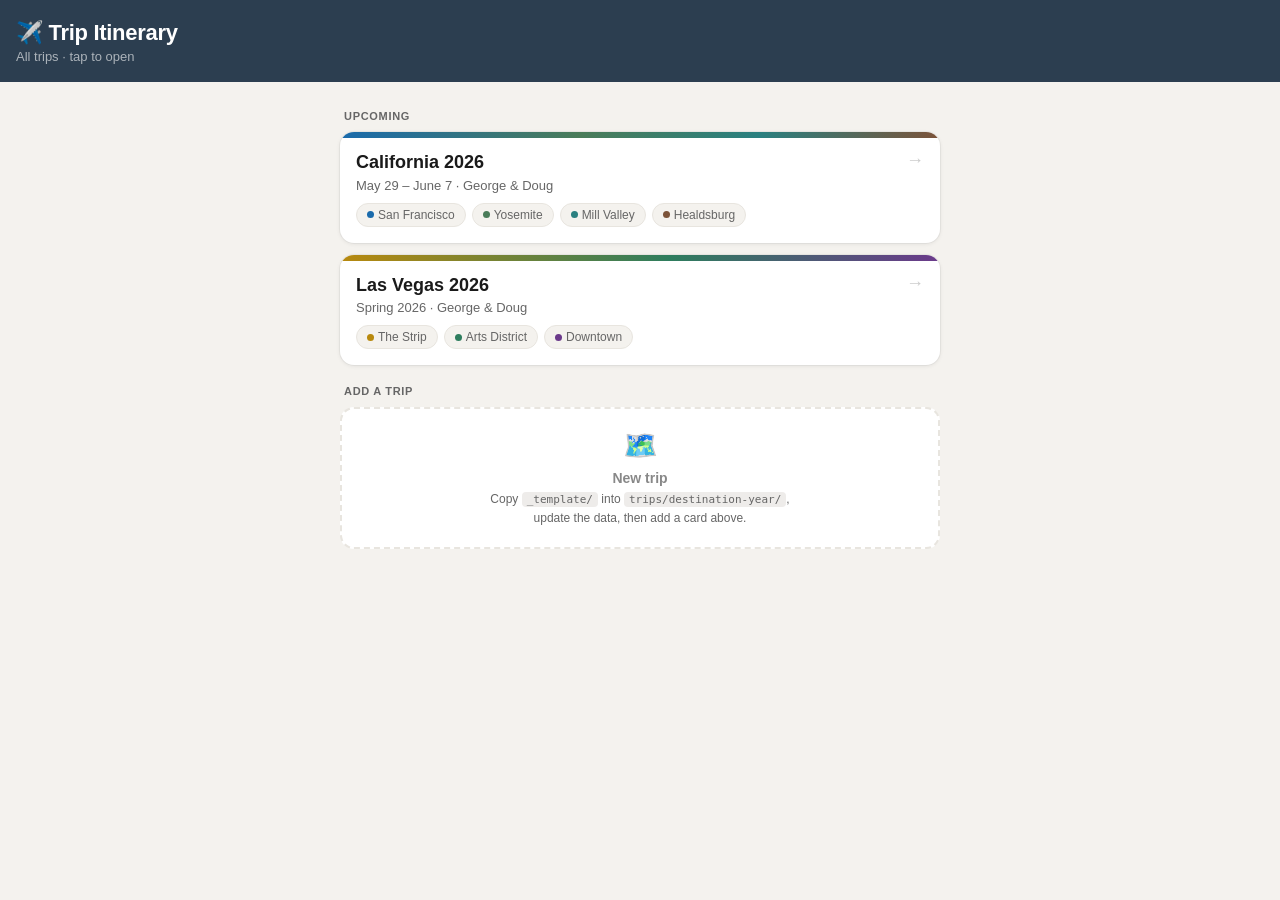
==== commit 4848f109: "Add Boston Terrier favicon SVG favicon with Boston Terrier face — pointy ears, tuxedo markings, bug " ====
--- a/index.html
+++ b/index.html
@@ -4,6 +4,7 @@
   <meta charset="UTF-8" />
   <meta name="viewport" content="width=device-width, initial-scale=1" />
   <meta name="theme-color" content="#2c3e50" />
+  <link rel="icon" href="favicon.svg" type="image/svg+xml" />
   <title>Trip Itinerary</title>
   <style>
     *, *::before, *::after { box-sizing: border-box; margin: 0; padding: 0; }
@@ -195,6 +196,20 @@
     </div>
   </a>
 
+  <a class="trip-card" href="trips/las-vegas-2026/">
+    <div class="card-accent" style="background: linear-gradient(90deg, #b8890e 0%, #2e7d5e 55%, #6b3a8b 100%)"></div>
+    <div class="card-body">
+      <div class="card-arrow">→</div>
+      <div class="card-name">Las Vegas 2026</div>
+      <div class="card-dates">Spring 2026 · George &amp; Doug</div>
+      <div class="card-tags">
+        <span class="tag"><span class="tag-dot" style="background:#b8890e"></span>The Strip</span>
+        <span class="tag"><span class="tag-dot" style="background:#2e7d5e"></span>Arts District</span>
+        <span class="tag"><span class="tag-dot" style="background:#6b3a8b"></span>Downtown</span>
+      </div>
+    </div>
+  </a>
+
   <div class="section-label">Add a trip</div>
 
   <div class="add-card">
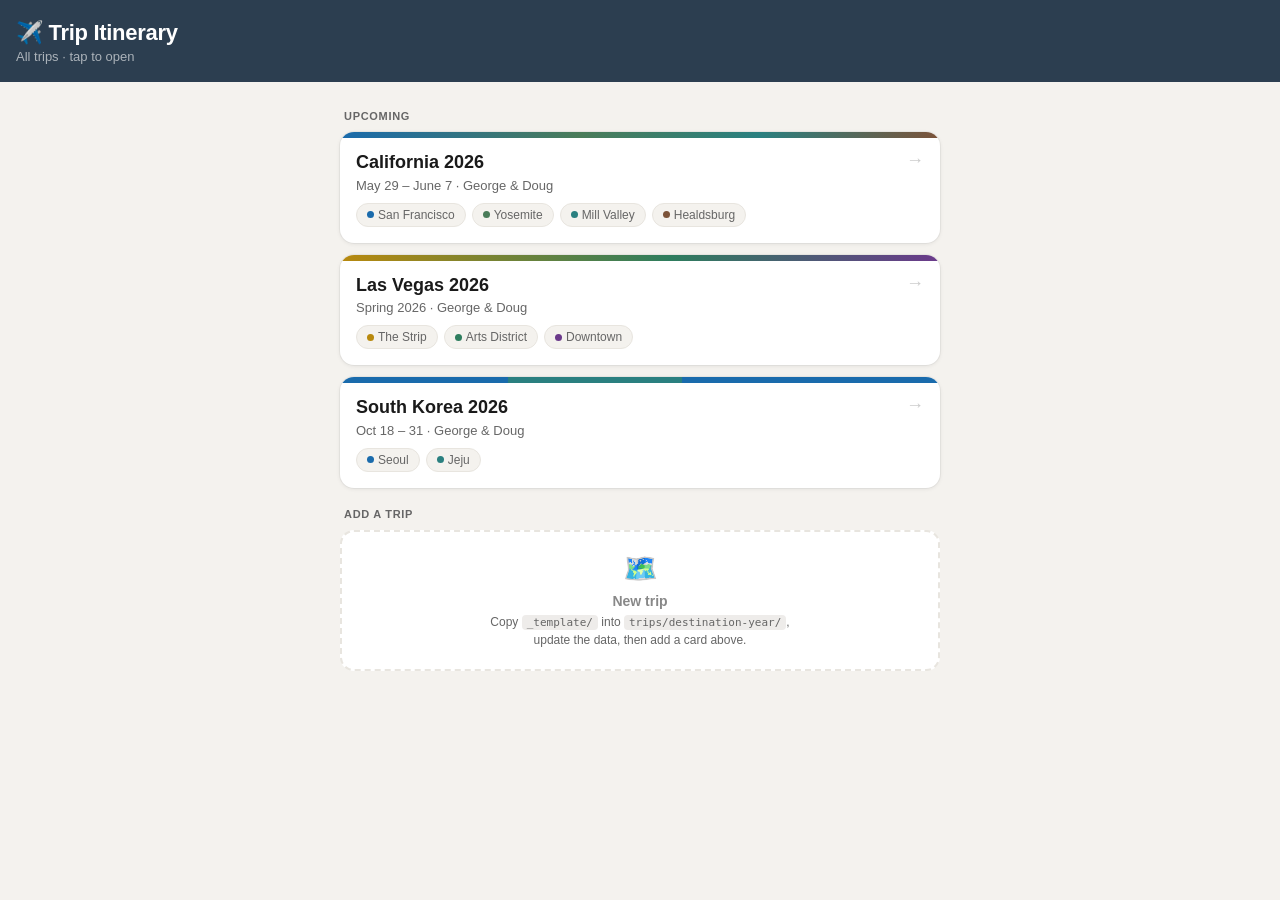
==== commit 76fb554f: "Add South Korea 2026 trip itinerary Seoul (Oct 18-21) -> Jeju (Oct 21-25) -> Seoul (Oct 25-31), 14 d" ====
--- a/index.html
+++ b/index.html
@@ -210,6 +210,19 @@
     </div>
   </a>
 
+  <a class="trip-card" href="trips/south-korea-2026/">
+    <div class="card-accent" style="background: linear-gradient(90deg, #1a6bac 0%, #1a6bac 28%, #2a8080 28%, #2a8080 57%, #1a6bac 57%, #1a6bac 100%)"></div>
+    <div class="card-body">
+      <div class="card-arrow">→</div>
+      <div class="card-name">South Korea 2026</div>
+      <div class="card-dates">Oct 18 – 31 · George &amp; Doug</div>
+      <div class="card-tags">
+        <span class="tag"><span class="tag-dot" style="background:#1a6bac"></span>Seoul</span>
+        <span class="tag"><span class="tag-dot" style="background:#2a8080"></span>Jeju</span>
+      </div>
+    </div>
+  </a>
+
   <div class="section-label">Add a trip</div>
 
   <div class="add-card">
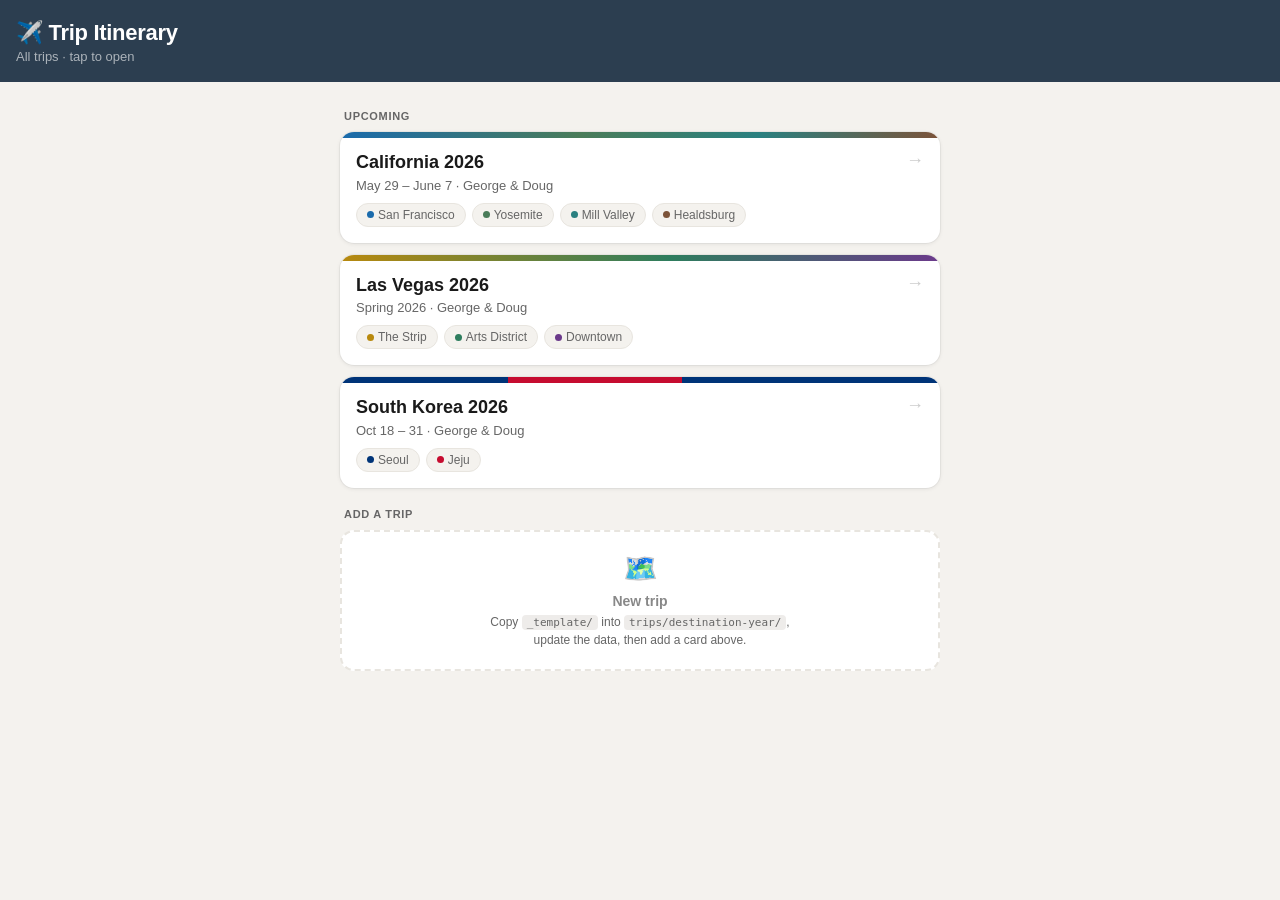
==== commit aec61b9d: "Recolor South Korea 2026 theme to Taegeukgi blue and red Seoul -> #003478, Jeju -> #C60C30, matching" ====
--- a/index.html
+++ b/index.html
@@ -211,14 +211,14 @@
   </a>
 
   <a class="trip-card" href="trips/south-korea-2026/">
-    <div class="card-accent" style="background: linear-gradient(90deg, #1a6bac 0%, #1a6bac 28%, #2a8080 28%, #2a8080 57%, #1a6bac 57%, #1a6bac 100%)"></div>
+    <div class="card-accent" style="background: linear-gradient(90deg, #003478 0%, #003478 28%, #C60C30 28%, #C60C30 57%, #003478 57%, #003478 100%)"></div>
     <div class="card-body">
       <div class="card-arrow">→</div>
       <div class="card-name">South Korea 2026</div>
       <div class="card-dates">Oct 18 – 31 · George &amp; Doug</div>
       <div class="card-tags">
-        <span class="tag"><span class="tag-dot" style="background:#1a6bac"></span>Seoul</span>
-        <span class="tag"><span class="tag-dot" style="background:#2a8080"></span>Jeju</span>
+        <span class="tag"><span class="tag-dot" style="background:#003478"></span>Seoul</span>
+        <span class="tag"><span class="tag-dot" style="background:#C60C30"></span>Jeju</span>
       </div>
     </div>
   </a>
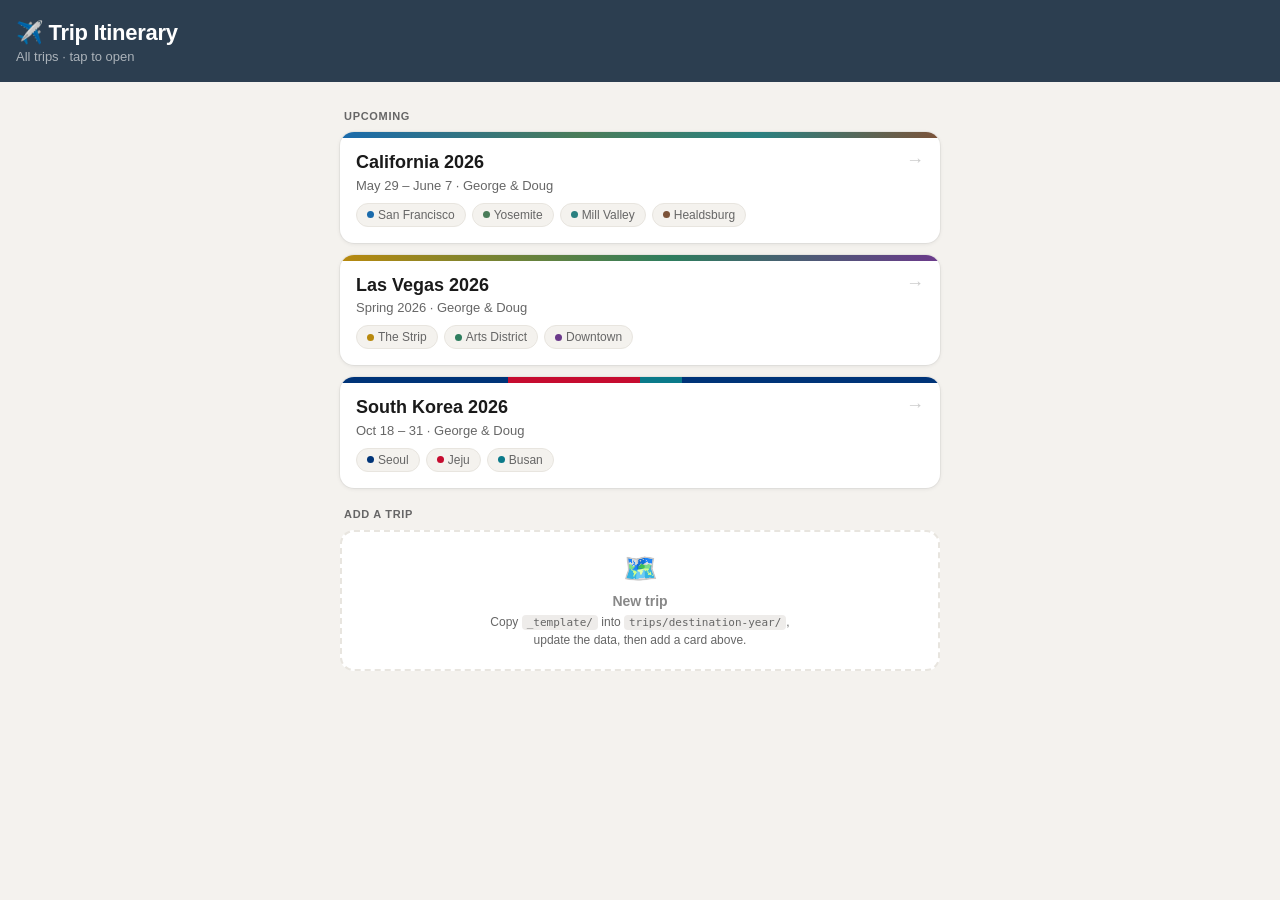
==== commit 68f3ce76: "Pivot Korea itinerary for storm: swap Oct 23/24, add Busan night and KTX to Seoul Co-Authored-By: Cl" ====
--- a/index.html
+++ b/index.html
@@ -211,7 +211,7 @@
   </a>
 
   <a class="trip-card" href="trips/south-korea-2026/">
-    <div class="card-accent" style="background: linear-gradient(90deg, #003478 0%, #003478 28%, #C60C30 28%, #C60C30 57%, #003478 57%, #003478 100%)"></div>
+    <div class="card-accent" style="background: linear-gradient(90deg, #003478 0%, #003478 28%, #C60C30 28%, #C60C30 50%, #0b7a8a 50%, #0b7a8a 57%, #003478 57%, #003478 100%)"></div>
     <div class="card-body">
       <div class="card-arrow">→</div>
       <div class="card-name">South Korea 2026</div>
@@ -219,6 +219,7 @@
       <div class="card-tags">
         <span class="tag"><span class="tag-dot" style="background:#003478"></span>Seoul</span>
         <span class="tag"><span class="tag-dot" style="background:#C60C30"></span>Jeju</span>
+        <span class="tag"><span class="tag-dot" style="background:#0b7a8a"></span>Busan</span>
       </div>
     </div>
   </a>
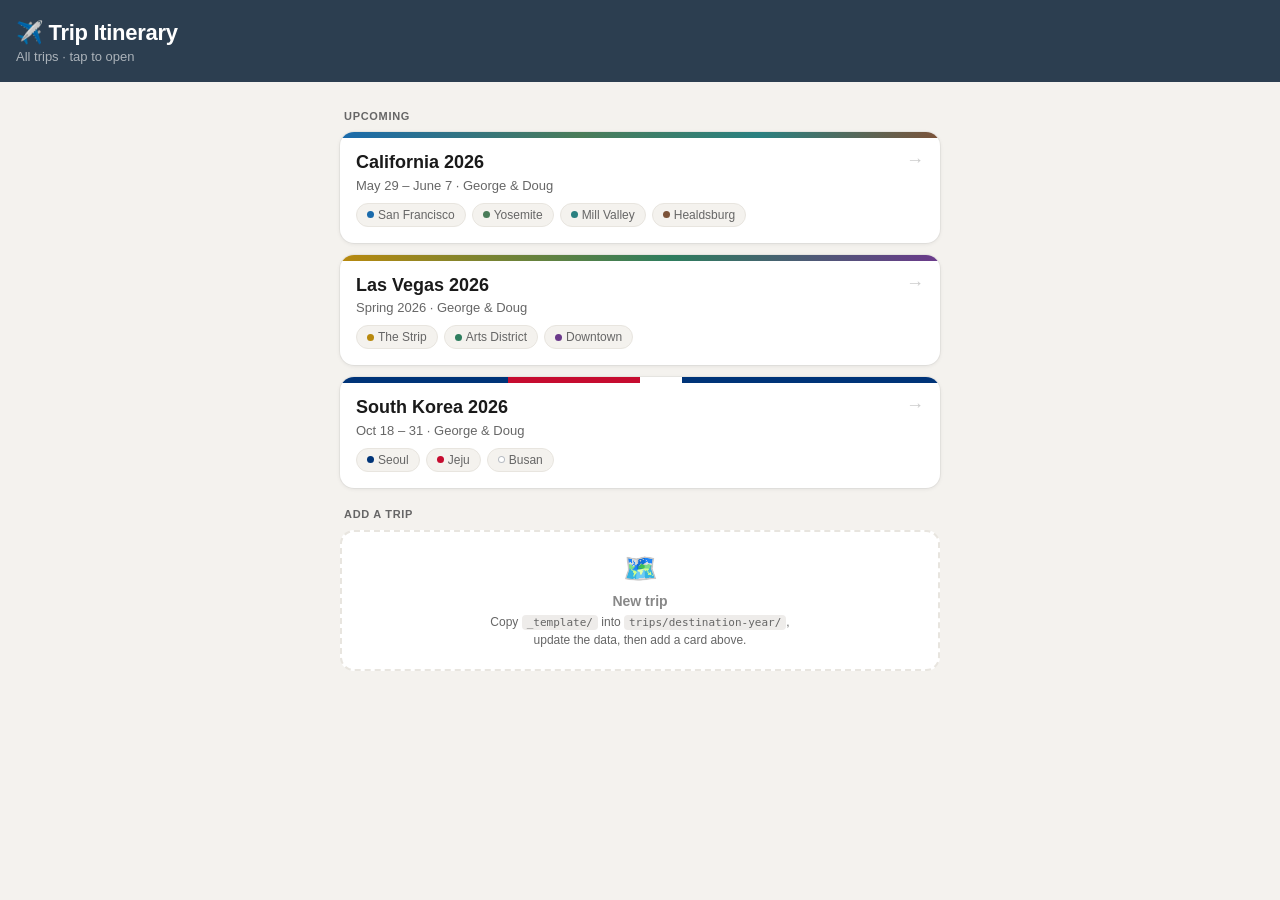
==== commit 7c58caf0: "Busan theme: white to match the Korean flag palette Co-Authored-By: Claude Sonnet 5.5 <noreply@anthr" ====
--- a/index.html
+++ b/index.html
@@ -211,7 +211,7 @@
   </a>
 
   <a class="trip-card" href="trips/south-korea-2026/">
-    <div class="card-accent" style="background: linear-gradient(90deg, #003478 0%, #003478 28%, #C60C30 28%, #C60C30 50%, #0b7a8a 50%, #0b7a8a 57%, #003478 57%, #003478 100%)"></div>
+    <div class="card-accent" style="background: linear-gradient(90deg, #003478 0%, #003478 28%, #C60C30 28%, #C60C30 50%, #fff 50%, #fff 57%, #003478 57%, #003478 100%)"></div>
     <div class="card-body">
       <div class="card-arrow">→</div>
       <div class="card-name">South Korea 2026</div>
@@ -219,7 +219,7 @@
       <div class="card-tags">
         <span class="tag"><span class="tag-dot" style="background:#003478"></span>Seoul</span>
         <span class="tag"><span class="tag-dot" style="background:#C60C30"></span>Jeju</span>
-        <span class="tag"><span class="tag-dot" style="background:#0b7a8a"></span>Busan</span>
+        <span class="tag"><span class="tag-dot" style="background:#fff;box-shadow:inset 0 0 0 1px #b8bcc2"></span>Busan</span>
       </div>
     </div>
   </a>
